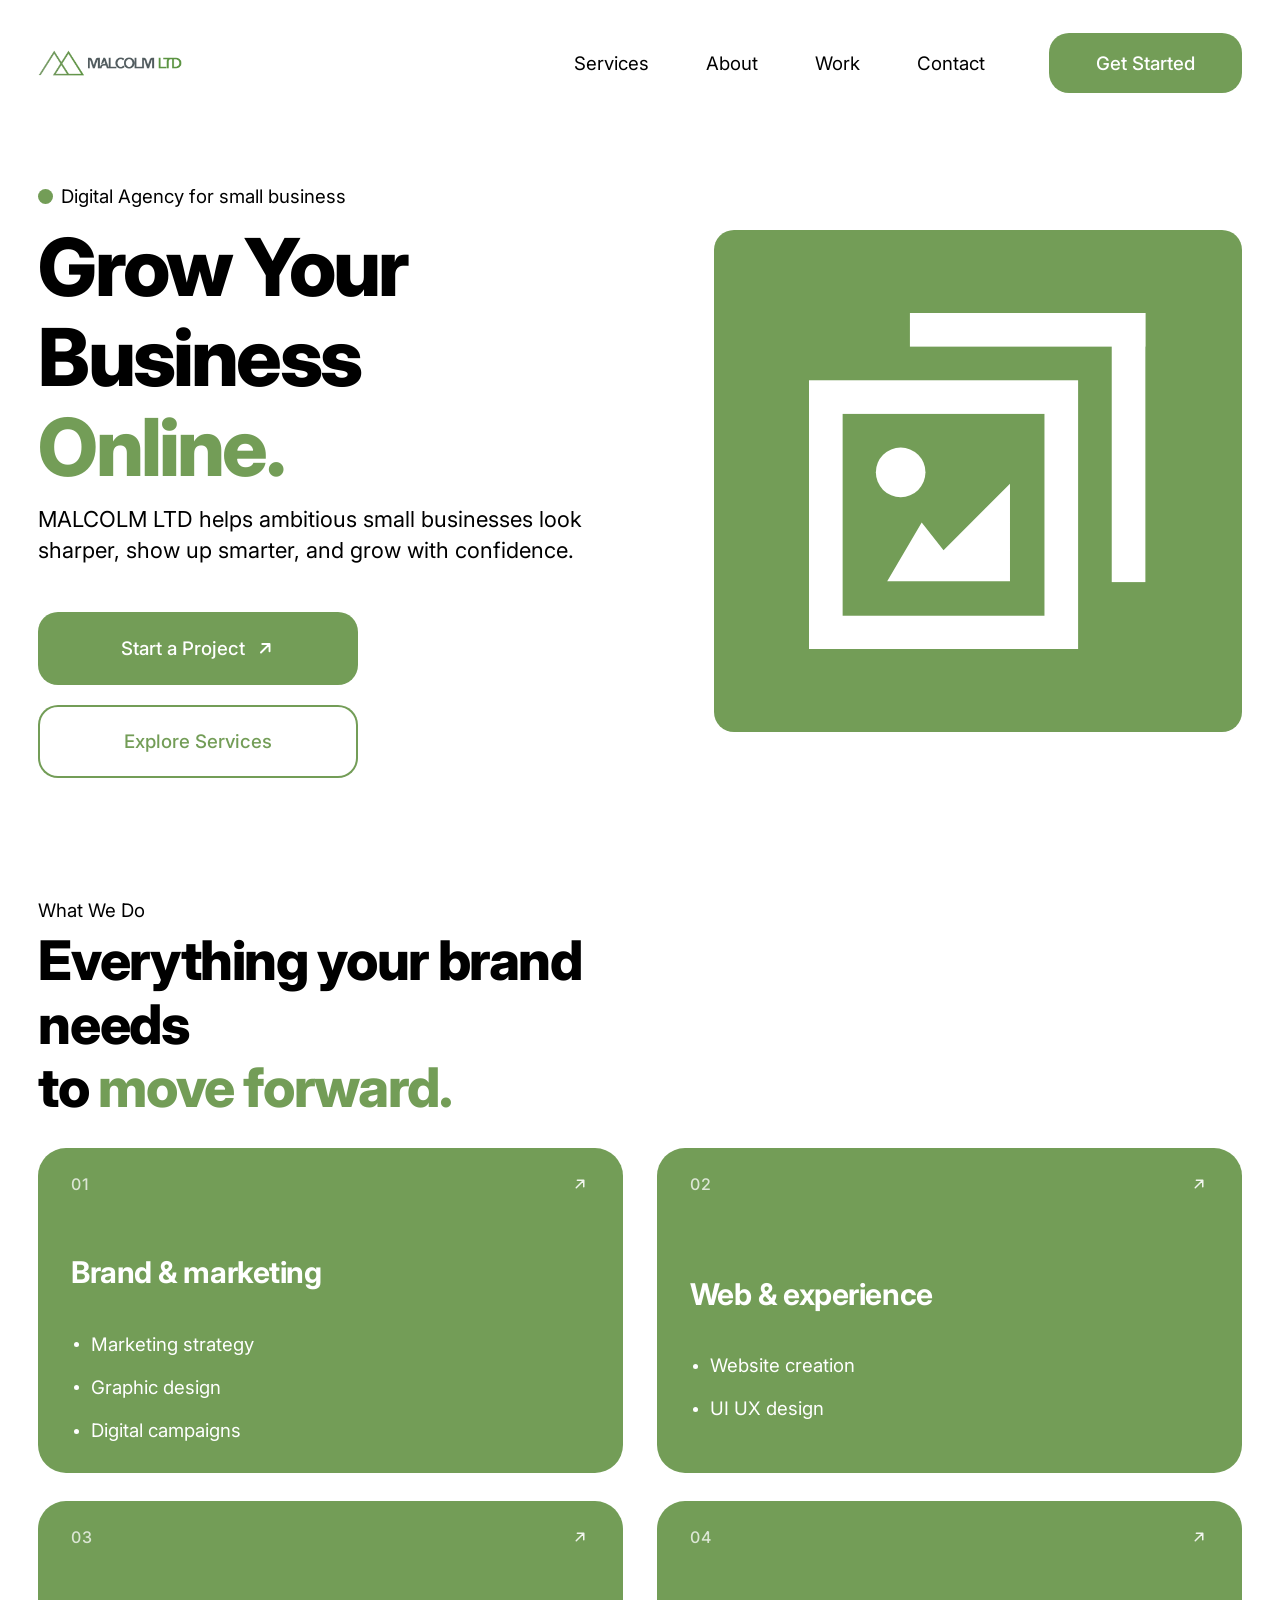
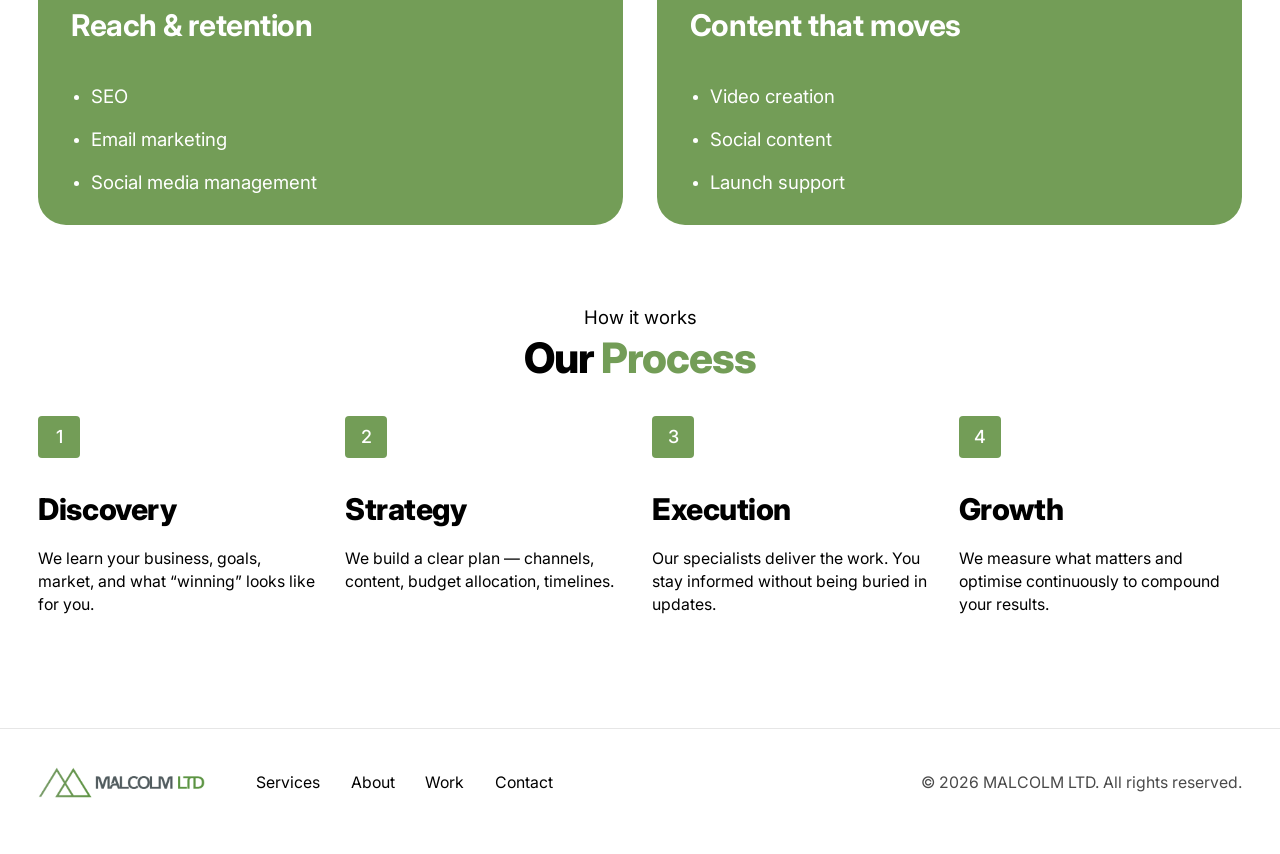
==== index.html @ 7dc81705 "Add MALCOLM LTD homepage Static homepage built from the supplied mockup: header, hero, services card" ====
<!DOCTYPE html>
<html lang="en">
<head>
<meta charset="utf-8">
<meta name="viewport" content="width=device-width, initial-scale=1">
<title>MALCOLM LTD — Digital Agency for Small Business</title>
<meta name="description" content="MALCOLM LTD helps ambitious small businesses look sharper, show up smarter, and grow with confidence. Brand, web, reach and content built to move you forward.">
<meta name="theme-color" content="#739D57">

<link rel="icon" type="image/png" href="images/favicon.png">
<link rel="apple-touch-icon" href="images/favicon.png">

<meta property="og:type" content="website">
<meta property="og:title" content="MALCOLM LTD — Digital Agency for Small Business">
<meta property="og:description" content="Brand, web, reach and content built to move your business forward.">
<meta property="og:image" content="images/logo-stacked.png">

<link rel="preconnect" href="https://fonts.googleapis.com">
<link rel="preconnect" href="https://fonts.gstatic.com" crossorigin>
<link href="https://fonts.googleapis.com/css2?family=Inter:wght@400;500;600;700;800;900&display=swap" rel="stylesheet">

<link rel="stylesheet" href="css/styles.css">

<!-- Set before first paint so the scroll-reveal start state never flashes -->
<script>document.documentElement.classList.add('js');</script>
</head>
<body>

<a class="skip-link" href="#main">Skip to content</a>

<!-- ============================ HEADER ============================ -->
<header class="site-header" id="siteHeader">
  <div class="container header-inner">

    <a class="logo" href="#top" aria-label="MALCOLM LTD — home">
      <picture>
        <source media="(max-width: 900px)" srcset="images/logo-horizontal.png">
        <img src="images/logo-stacked.png" alt="MALCOLM LTD" width="800" height="435">
      </picture>
    </a>

    <nav class="nav" id="primaryNav" aria-label="Primary">
      <a href="#services">Services</a>
      <a href="#about">About</a>
      <a href="#work">Work</a>
      <a href="#contact">Contact</a>
      <a class="btn btn-primary btn-sm nav-cta" href="#contact">Get Started</a>
    </nav>

    <a class="btn btn-primary btn-sm header-cta" href="#contact">Get Started</a>

    <button class="nav-toggle" id="navToggle" aria-expanded="false" aria-controls="primaryNav">
      <span class="nav-toggle-bars" aria-hidden="true"><span></span><span></span></span>
      <span class="sr-only">Menu</span>
    </button>

  </div>
</header>

<main id="main">

  <!-- ============================ HERO ============================ -->
  <section class="hero" id="top">
    <div class="container hero-inner">

      <div class="hero-copy">
        <p class="eyebrow eyebrow--dot reveal">Digital Agency for small business</p>

        <h1 class="hero-title reveal">
          Grow Your <br class="brk">Business <br class="brk"><span class="accent">Online.</span>
        </h1>

        <p class="lead reveal">
          MALCOLM LTD helps ambitious small businesses look sharper,
          show up smarter, and grow with confidence.
        </p>

        <div class="hero-actions reveal">
          <a class="btn btn-primary" href="#contact">
            Start a Project
            <svg class="icon-arrow" viewBox="0 0 24 24" aria-hidden="true"><path d="M7 17 17 7M8.5 7H17v8.5"/></svg>
          </a>
          <a class="btn btn-outline" href="#services">Explore Services</a>
        </div>
      </div>

      <!-- Placeholder art. Swap the <svg> for <img src="images/hero.jpg" alt="…"> when the photo is ready. -->
      <div class="hero-media reveal" role="img" aria-label="Placeholder artwork">
        <svg class="hero-media-icon" viewBox="0 0 400 400" aria-hidden="true">
          <rect x="120" y="0"   width="280" height="40"  fill="#fff"/>
          <rect x="360" y="0"   width="40"  height="320" fill="#fff"/>
          <rect x="20"  y="100" width="280" height="280" fill="none" stroke="#fff" stroke-width="40"/>
          <circle cx="109" cy="189.5" r="29.5" fill="#fff"/>
          <path d="M93 319 134 249 160 282 239 203 239 319Z" fill="#fff"/>
        </svg>
      </div>

    </div>
  </section>

  <!-- ============================ SERVICES ============================ -->
  <section class="services section" id="services">
    <div class="container">

      <p class="eyebrow reveal">What We Do</p>
      <h2 class="section-title reveal">
        Everything your brand <br class="brk">needs <br class="brk">to <span class="accent">move forward.</span>
      </h2>

      <div class="cards">

        <article class="card reveal">
          <div class="card-meta">
            <span class="card-num">01</span>
            <svg class="icon-arrow card-arrow" viewBox="0 0 24 24" aria-hidden="true"><path d="M7 17 17 7M8.5 7H17v8.5"/></svg>
          </div>
          <div class="card-body">
            <h3 class="card-title">Brand &amp; marketing</h3>
            <ul class="card-list">
              <li>Marketing strategy</li>
              <li>Graphic design</li>
              <li>Digital campaigns</li>
            </ul>
          </div>
        </article>

        <article class="card reveal">
          <div class="card-meta">
            <span class="card-num">02</span>
            <svg class="icon-arrow card-arrow" viewBox="0 0 24 24" aria-hidden="true"><path d="M7 17 17 7M8.5 7H17v8.5"/></svg>
          </div>
          <div class="card-body">
            <h3 class="card-title">Web &amp; experience</h3>
            <ul class="card-list">
              <li>Website creation</li>
              <li>UI UX design</li>
            </ul>
          </div>
        </article>

        <article class="card reveal">
          <div class="card-meta">
            <span class="card-num">03</span>
            <svg class="icon-arrow card-arrow" viewBox="0 0 24 24" aria-hidden="true"><path d="M7 17 17 7M8.5 7H17v8.5"/></svg>
          </div>
          <div class="card-body">
            <h3 class="card-title">Reach &amp; retention</h3>
            <ul class="card-list">
              <li>SEO</li>
              <li>Email marketing</li>
              <li>Social media management</li>
            </ul>
          </div>
        </article>

        <article class="card reveal">
          <div class="card-meta">
            <span class="card-num">04</span>
            <svg class="icon-arrow card-arrow" viewBox="0 0 24 24" aria-hidden="true"><path d="M7 17 17 7M8.5 7H17v8.5"/></svg>
          </div>
          <div class="card-body">
            <h3 class="card-title">Content that moves</h3>
            <ul class="card-list">
              <li>Video creation</li>
              <li>Social content</li>
              <li>Launch support</li>
            </ul>
          </div>
        </article>

      </div>
    </div>
  </section>

  <!-- ============================ PROCESS ============================ -->
  <section class="process section" id="about">
    <div class="container">

      <p class="eyebrow center reveal">How it works</p>
      <h2 class="section-title process-title center reveal">Our <span class="accent">Process</span></h2>

      <ol class="steps">

        <li class="step reveal">
          <span class="step-num" aria-hidden="true">1</span>
          <h3 class="step-title">Discovery</h3>
          <p class="step-text">We learn your business, goals, market, and what &ldquo;winning&rdquo; looks like for you.</p>
        </li>

        <li class="step reveal">
          <span class="step-num" aria-hidden="true">2</span>
          <h3 class="step-title">Strategy</h3>
          <p class="step-text">We build a clear plan &mdash; channels, content, budget allocation, timelines.</p>
        </li>

        <li class="step reveal">
          <span class="step-num" aria-hidden="true">3</span>
          <h3 class="step-title">Execution</h3>
          <p class="step-text">Our specialists deliver the work. You stay informed without being buried in updates.</p>
        </li>

        <li class="step reveal">
          <span class="step-num" aria-hidden="true">4</span>
          <h3 class="step-title">Growth</h3>
          <p class="step-text">We measure what matters and optimise continuously to compound your results.</p>
        </li>

      </ol>
    </div>
  </section>

</main>

<!-- ============================ FOOTER ============================ -->
<footer class="site-footer" id="contact">
  <div class="container footer-inner">

    <a class="footer-logo" href="#top" aria-label="MALCOLM LTD — home">
      <img src="images/logo-horizontal.png" alt="MALCOLM LTD" width="960" height="177">
    </a>

    <nav class="footer-nav" aria-label="Footer">
      <a href="#services">Services</a>
      <a href="#about">About</a>
      <a href="#work">Work</a>
      <a href="#contact">Contact</a>
    </nav>

    <p class="footer-copy">&copy; <span id="year">2026</span> MALCOLM LTD. All rights reserved.</p>

  </div>
</footer>

<script src="js/main.js"></script>
</body>
</html>
---- css/styles.css ----
/* ==========================================================================
   MALCOLM LTD — homepage
   Built from the supplied mockup (1728px MacBook Pro 16" frame, 1440px grid).
   All sizes are derived from that reference and scale fluidly down to 320px.
   ========================================================================== */

/* --------------------------------------------------------------------------
   1. Tokens
   -------------------------------------------------------------------------- */
:root {
  /* Brand */
  --green:        #739D57;   /* sampled from the mockup */
  --green-dark:   #618A46;   /* hover / pressed */
  --green-deep:   #55793C;
  --slate:        #535B5E;   /* logo wordmark grey */
  --ink:          #000000;
  --ink-soft:     #4A4A4A;
  --white:        #FFFFFF;
  --hairline:     #E6E6E6;

  /* Layout: 1440px content column, 144px margins at the 1728px reference */
  --gutter:       clamp(20px, 3vw, 48px);
  --maxw:         1440px;

  /* Type scale — fluid between 390px and 1728px viewports */
  --fs-body:      clamp(1rem,     0.299vw + 0.927rem, 1.25rem);   /* 16 → 20 */
  --fs-lead:      clamp(1.125rem, 0.448vw + 1.016rem, 1.5rem);    /* 18 → 24 */
  --fs-h1:        clamp(2.5rem,   4.484vw + 1.407rem, 6.25rem);   /* 40 → 100 */
  --fs-h2:        clamp(2rem,     2.541vw + 1.381rem, 4.125rem);  /* 32 → 66 */
  --fs-h2-sm:     clamp(1.875rem, 1.345vw + 1.547rem, 3rem);      /* 30 → 48 */
  --fs-h3:        clamp(1.375rem, 0.897vw + 1.156rem, 2.125rem);  /* 22 → 34 */
  --fs-small:     clamp(0.9375rem, 0.15vw + 0.87rem, 1rem);       /* 15 → 16 */

  /* Radii measured off the mockup */
  --r-card:       28px;
  --r-block:      20px;
  --r-btn:        20px;
  --r-chip:       4px;

  --ease:         cubic-bezier(0.22, 0.61, 0.36, 1);
}

/* --------------------------------------------------------------------------
   2. Reset / base
   -------------------------------------------------------------------------- */
*, *::before, *::after { box-sizing: border-box; }

html {
  -webkit-text-size-adjust: 100%;
  scroll-behavior: smooth;
  scroll-padding-top: 120px;
}

body {
  margin: 0;
  background: var(--white);
  color: var(--ink);
  font-family: -apple-system, BlinkMacSystemFont, "Inter", "Segoe UI", Roboto,
               Helvetica, Arial, sans-serif;
  font-size: var(--fs-body);
  line-height: 1.4;
  -webkit-font-smoothing: antialiased;
  -moz-osx-font-smoothing: grayscale;
  overflow-x: hidden;
}

img, svg { display: block; max-width: 100%; }
img { height: auto; }

h1, h2, h3, p, ul, ol, figure { margin: 0; }
ul, ol { padding: 0; list-style: none; }

a { color: inherit; text-decoration: none; }

button {
  font: inherit;
  color: inherit;
  background: none;
  border: 0;
  cursor: pointer;
}

:focus-visible {
  outline: 3px solid var(--green);
  outline-offset: 3px;
  border-radius: 4px;
}

.sr-only {
  position: absolute;
  width: 1px; height: 1px;
  padding: 0; margin: -1px;
  overflow: hidden;
  clip: rect(0 0 0 0);
  white-space: nowrap;
  border: 0;
}

.skip-link {
  position: absolute;
  left: 16px; top: -60px;
  z-index: 200;
  padding: 12px 20px;
  background: var(--green);
  color: var(--white);
  border-radius: 0 0 10px 10px;
  transition: top 0.2s var(--ease);
}
.skip-link:focus { top: 0; }

.container {
  width: 100%;
  max-width: calc(var(--maxw) + 2 * var(--gutter));
  margin-inline: auto;
  padding-inline: var(--gutter);
}

.accent { color: var(--green); }
.center { text-align: center; }

/* --------------------------------------------------------------------------
   3. Shared type
   -------------------------------------------------------------------------- */
.eyebrow {
  font-size: var(--fs-body);
  font-weight: 400;
  line-height: 1.4;
  color: var(--ink);
}

.eyebrow--dot {
  display: flex;
  align-items: center;
  gap: 8px;
}
.eyebrow--dot::before {
  content: "";
  flex: none;
  width: 15px;
  height: 15px;
  border-radius: 50%;
  background: var(--green);
}

.section-title {
  font-size: var(--fs-h2);
  font-weight: 800;
  line-height: 1.17;
  letter-spacing: -0.025em;
  margin-top: 6px;
}

.process-title {
  font-size: var(--fs-h2-sm);
  line-height: 1.15;
  margin-top: 4px;
}

.section { padding-block: 0; }

/* --------------------------------------------------------------------------
   4. Buttons
   -------------------------------------------------------------------------- */
.btn {
  display: inline-flex;
  align-items: center;
  justify-content: center;
  gap: 10px;
  min-height: 73px;
  min-width: 320px;
  padding: 0 40px;
  border-radius: var(--r-btn);
  font-size: var(--fs-body);
  font-weight: 500;
  line-height: 1;
  text-align: center;
  white-space: nowrap;
  transition: background-color 0.2s var(--ease),
              color 0.2s var(--ease),
              border-color 0.2s var(--ease),
              transform 0.2s var(--ease);
}
.btn:active { transform: translateY(1px); }

.btn-primary {
  background: var(--green);
  color: var(--white);
}
.btn-primary:hover { background: var(--green-dark); }

.btn-outline {
  background: var(--white);
  color: var(--green);
  box-shadow: inset 0 0 0 2px var(--green);
}
.btn-outline:hover {
  background: var(--green);
  color: var(--white);
}

/* Compact variant used in the header */
.btn-sm {
  min-height: 60px;
  min-width: 0;
  padding: 0 clamp(28px, 3.65vw, 63px);
}

.icon-arrow {
  width: 1.1em;
  height: 1.1em;
  flex: none;
  fill: none;
  stroke: currentColor;
  stroke-width: 2.2;
  stroke-linecap: round;
  stroke-linejoin: round;
  transition: transform 0.25s var(--ease);
}
.btn:hover .icon-arrow { transform: translate(2px, -2px); }

/* --------------------------------------------------------------------------
   5. Header
   -------------------------------------------------------------------------- */
.site-header {
  position: sticky;
  top: 0;
  z-index: 100;
  background: var(--white);
  transition: box-shadow 0.25s var(--ease);
}
.site-header.is-stuck { box-shadow: 0 1px 0 var(--hairline); }

.header-inner {
  display: flex;
  align-items: center;
  padding-block: clamp(18px, 2.6vw, 45px);
}

.logo img {
  width: clamp(132px, 11.2vw, 194px);
  height: auto;
}

.nav {
  margin-left: auto;
  display: flex;
  align-items: center;
  gap: clamp(28px, 4.45vw, 77px);
  font-size: var(--fs-body);
}
.nav > a { position: relative; padding-block: 4px; }
.nav > a::after {
  content: "";
  position: absolute;
  left: 0; right: 0; bottom: 0;
  height: 2px;
  background: var(--green);
  transform: scaleX(0);
  transform-origin: left;
  transition: transform 0.3s var(--ease);
}
.nav > a:hover::after { transform: scaleX(1); }

.nav-cta { display: none; }

.header-cta { margin-left: clamp(20px, 5vw, 87px); }

.nav-toggle {
  display: none;
  margin-left: auto;
  width: 48px; height: 48px;
  align-items: center;
  justify-content: center;
}
.nav-toggle-bars {
  position: relative;
  display: block;
  width: 26px; height: 16px;
}
.nav-toggle-bars span {
  position: absolute;
  left: 0;
  width: 100%; height: 2.5px;
  border-radius: 2px;
  background: var(--ink);
  transition: transform 0.3s var(--ease), opacity 0.2s var(--ease);
}
.nav-toggle-bars span:first-child { top: 0; }
.nav-toggle-bars span:last-child  { bottom: 0; }
.nav-toggle[aria-expanded="true"] .nav-toggle-bars span:first-child {
  transform: translateY(6.75px) rotate(45deg);
}
.nav-toggle[aria-expanded="true"] .nav-toggle-bars span:last-child {
  transform: translateY(-6.75px) rotate(-45deg);
}

/* --------------------------------------------------------------------------
   6. Hero
   -------------------------------------------------------------------------- */
.hero { padding-top: clamp(28px, 4.45vw, 77px); }

.hero-inner {
  display: grid;
  grid-template-columns: 1.2fr 1fr;
  gap: clamp(32px, 3.24vw, 56px);
  align-items: center;
}

.hero-title {
  font-size: var(--fs-h1);
  font-weight: 800;
  line-height: 1.13;
  letter-spacing: -0.035em;
  margin-top: 12px;
}

.lead {
  max-width: 41ch;
  margin-top: 12px;
  font-size: var(--fs-lead);
  line-height: 1.4;
}

.hero-actions {
  display: flex;
  flex-wrap: wrap;
  gap: 20px;
  margin-top: clamp(28px, 3.6vw, 62px);
}

.hero-media {
  position: relative;
  aspect-ratio: 628 / 597;
  display: grid;
  place-items: center;
  background: var(--green);
  border-radius: var(--r-block);
  overflow: hidden;
}
.hero-media-icon { width: 63.7%; height: auto; }
/* If a photo replaces the placeholder it fills the block edge to edge */
.hero-media img { width: 100%; height: 100%; object-fit: cover; }

/* --------------------------------------------------------------------------
   7. Services
   -------------------------------------------------------------------------- */
.services { padding-top: clamp(72px, 9.26vw, 160px); }

.cards {
  display: grid;
  grid-template-columns: repeat(2, minmax(0, 1fr));
  column-gap: clamp(20px, 2.7vw, 46px);
  row-gap: clamp(20px, 2.2vw, 38px);
  margin-top: clamp(28px, 2.08vw, 36px);
}

.card {
  display: flex;
  flex-direction: column;
  min-height: clamp(300px, 23.2vw, 401px);
  padding: clamp(24px, 2.1vw, 36px) clamp(24px, 2.66vw, 46px)
           clamp(28px, 2.3vw, 40px) clamp(24px, 2.55vw, 44px);
  background: var(--green);
  color: var(--white);
  border-radius: var(--r-card);
  transition: background-color 0.3s var(--ease), transform 0.3s var(--ease);
}
.card:hover {
  background: var(--green-dark);
  transform: translateY(-4px);
}

.card-meta {
  display: flex;
  align-items: center;
  justify-content: space-between;
  gap: 16px;
}

.card-num {
  font-size: 1rem;
  font-weight: 500;
  line-height: 1;
  letter-spacing: 0.04em;
  color: rgba(255, 255, 255, 0.75);
}

.card-arrow {
  width: 18px;
  height: 18px;
  stroke-width: 2;
  color: rgba(255, 255, 255, 0.9);
}
.card:hover .card-arrow { transform: translate(2px, -2px); }

.card-body {
  flex: 1;
  display: flex;
  flex-direction: column;
  justify-content: center;
  /* Reproduces the mockup's downward optical bias inside the card */
  padding-top: clamp(28px, 4.86vw, 84px);
}

.card-title {
  font-size: var(--fs-h3);
  font-weight: 700;
  line-height: 1.2;
  letter-spacing: -0.015em;
  margin-bottom: clamp(24px, 3.07vw, 53px);
}

.card-list { font-size: var(--fs-body); }
.card-list li {
  position: relative;
  padding-left: 20px;
  line-height: 1.4;
  margin-bottom: clamp(12px, 1.33vw, 23px);
}
.card-list li:last-child { margin-bottom: 0; }
.card-list li::before {
  content: "";
  position: absolute;
  left: 3px;
  top: 0.62em;
  width: 5px; height: 5px;
  border-radius: 50%;
  background: currentColor;
}

/* --------------------------------------------------------------------------
   8. Process
   -------------------------------------------------------------------------- */
.process { padding-top: clamp(72px, 6.19vw, 107px); }

.steps {
  display: grid;
  grid-template-columns: repeat(4, minmax(0, 1fr));
  gap: clamp(24px, 1.4vw, 24px);
  margin-top: clamp(32px, 2.66vw, 46px);
}

.step-num {
  display: flex;
  align-items: center;
  justify-content: center;
  width: clamp(42px, 3vw, 52px);
  height: clamp(42px, 3vw, 52px);
  border-radius: var(--r-chip);
  background: var(--green);
  color: var(--white);
  font-size: 1.125rem;
  font-weight: 500;
  line-height: 1;
}

.step-title {
  font-size: var(--fs-h3);
  font-weight: 800;
  line-height: 1.2;
  letter-spacing: -0.015em;
  margin-top: clamp(24px, 2.66vw, 46px);
}

.step-text {
  max-width: 292px;
  margin-top: clamp(14px, 1.5vw, 26px);
  font-size: var(--fs-small);
  line-height: 1.45;
}

/* --------------------------------------------------------------------------
   9. Footer  (not part of the supplied mockup — minimal, same design language)
   -------------------------------------------------------------------------- */
.site-footer {
  margin-top: clamp(80px, 8.7vw, 150px);
  padding-block: clamp(32px, 3vw, 52px);
  border-top: 1px solid var(--hairline);
}

.footer-inner {
  display: flex;
  flex-wrap: wrap;
  align-items: center;
  gap: 24px clamp(28px, 4vw, 64px);
}

.footer-logo img { width: clamp(150px, 13vw, 208px); }

.footer-nav {
  display: flex;
  flex-wrap: wrap;
  gap: clamp(20px, 2.4vw, 40px);
  font-size: var(--fs-small);
}
.footer-nav a:hover { color: var(--green); }

.footer-copy {
  margin-left: auto;
  font-size: var(--fs-small);
  color: var(--ink-soft);
}

/* --------------------------------------------------------------------------
   10. Scroll reveal
   -------------------------------------------------------------------------- */
.js .reveal {
  opacity: 0;
  transform: translateY(18px);
}
.js .reveal.is-visible {
  opacity: 1;
  transform: none;
  transition: opacity 0.7s var(--ease), transform 0.7s var(--ease);
}
.js .reveal.is-visible { transition-delay: var(--delay, 0ms); }

/* --------------------------------------------------------------------------
   11. Responsive
   -------------------------------------------------------------------------- */

/* Steps: 4 → 2 columns */
@media (max-width: 1080px) {
  .steps { grid-template-columns: repeat(2, minmax(0, 1fr)); gap: 40px 32px; }
  .step-text { max-width: none; }
}

/* Hero stacks */
@media (max-width: 940px) {
  .hero-inner { grid-template-columns: 1fr; gap: 40px; }
  .hero-media { aspect-ratio: 16 / 11; }
  .lead { max-width: 52ch; }
  .hero-actions .btn { min-width: 0; flex: 1 1 240px; }
}

/* Mobile navigation */
@media (max-width: 900px) {
  .header-cta { display: none; }
  .nav-toggle { display: flex; }

  /* Horizontal lockup keeps the sticky header shallow on phones */
  .logo img {
    width: clamp(150px, 45vw, 190px);
    aspect-ratio: 960 / 177;
  }

  .nav {
    position: absolute;
    left: 0; right: 0;
    top: 100%;
    margin: 0;
    flex-direction: column;
    align-items: stretch;
    gap: 0;
    padding: 8px var(--gutter) 28px;
    background: var(--white);
    border-bottom: 1px solid var(--hairline);
    box-shadow: 0 18px 32px -22px rgba(0, 0, 0, 0.35);

    visibility: hidden;
    opacity: 0;
    transform: translateY(-8px);
    transition: opacity 0.25s var(--ease), transform 0.25s var(--ease),
                visibility 0s linear 0.25s;
  }
  .nav.is-open {
    visibility: visible;
    opacity: 1;
    transform: none;
    transition-delay: 0s;
  }
  .nav > a {
    padding-block: 16px;
    border-bottom: 1px solid var(--hairline);
    font-size: 1.0625rem;
  }
  .nav > a::after { display: none; }

  .nav-cta {
    display: inline-flex;
    flex: none;
    margin-top: 20px;
    width: 100%;
  }

  .site-header { position: sticky; }
  .header-inner { position: relative; }
}

/* Cards stack */
@media (max-width: 760px) {
  .cards { grid-template-columns: minmax(0, 1fr); }
  .card { min-height: 0; }
  .card-body { padding-top: 40px; }
}

@media (max-width: 560px) {
  .steps { grid-template-columns: minmax(0, 1fr); gap: 36px; }
  .hero-actions { gap: 12px; }
  .hero-actions .btn { width: 100%; flex: 1 1 100%; }
  .footer-inner { flex-direction: column; align-items: flex-start; }
  .footer-copy { margin-left: 0; }
}

/* Kill the hard line breaks once the headlines have to wrap on their own */
@media (max-width: 700px) {
  .brk { display: none; }
}

/* --------------------------------------------------------------------------
   12. Preferences
   -------------------------------------------------------------------------- */
@media (prefers-reduced-motion: reduce) {
  html { scroll-behavior: auto; }
  *, *::before, *::after {
    animation-duration: 0.01ms !important;
    animation-iteration-count: 1 !important;
    transition-duration: 0.01ms !important;
  }
  .js .reveal { opacity: 1; transform: none; }
}

@media print {
  .site-header, .nav-toggle, .skip-link { display: none; }
  .js .reveal { opacity: 1; transform: none; }
  .card, .hero-media, .step-num {
    -webkit-print-color-adjust: exact;
    print-color-adjust: exact;
  }
}
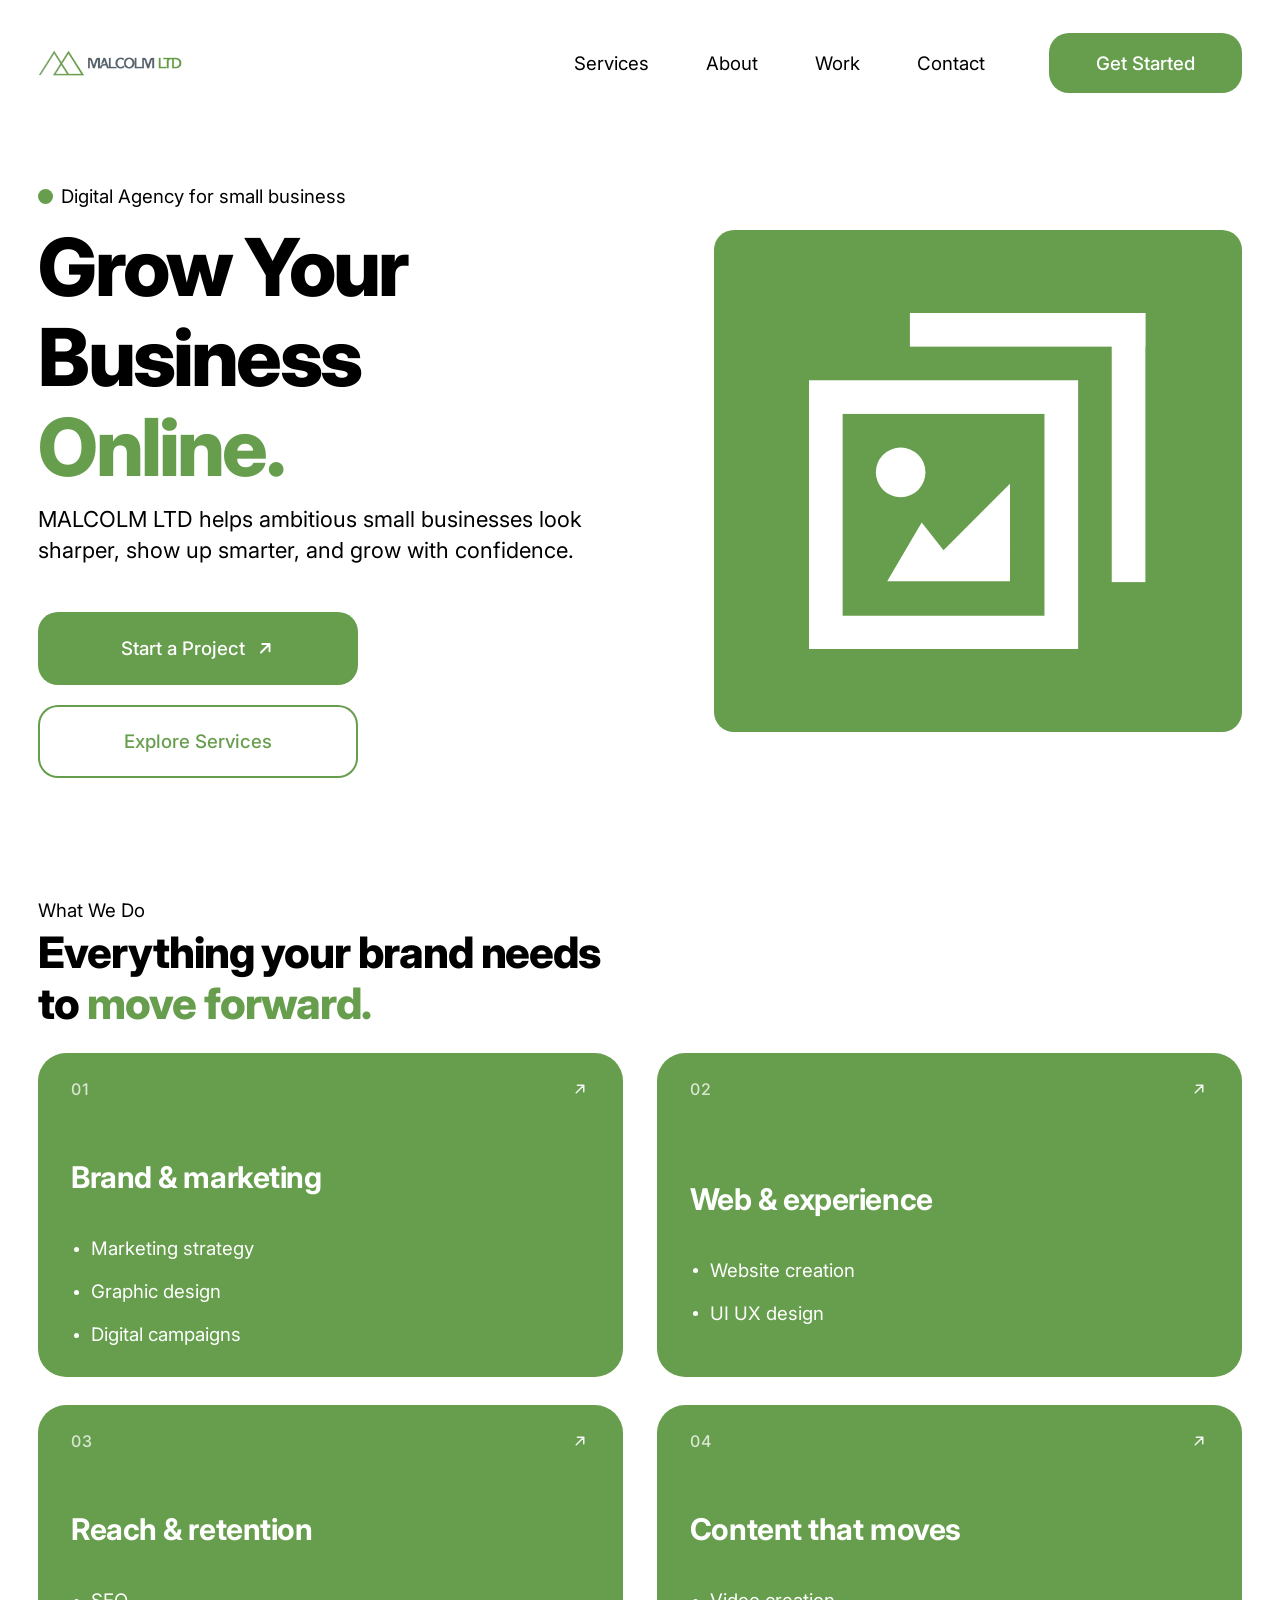
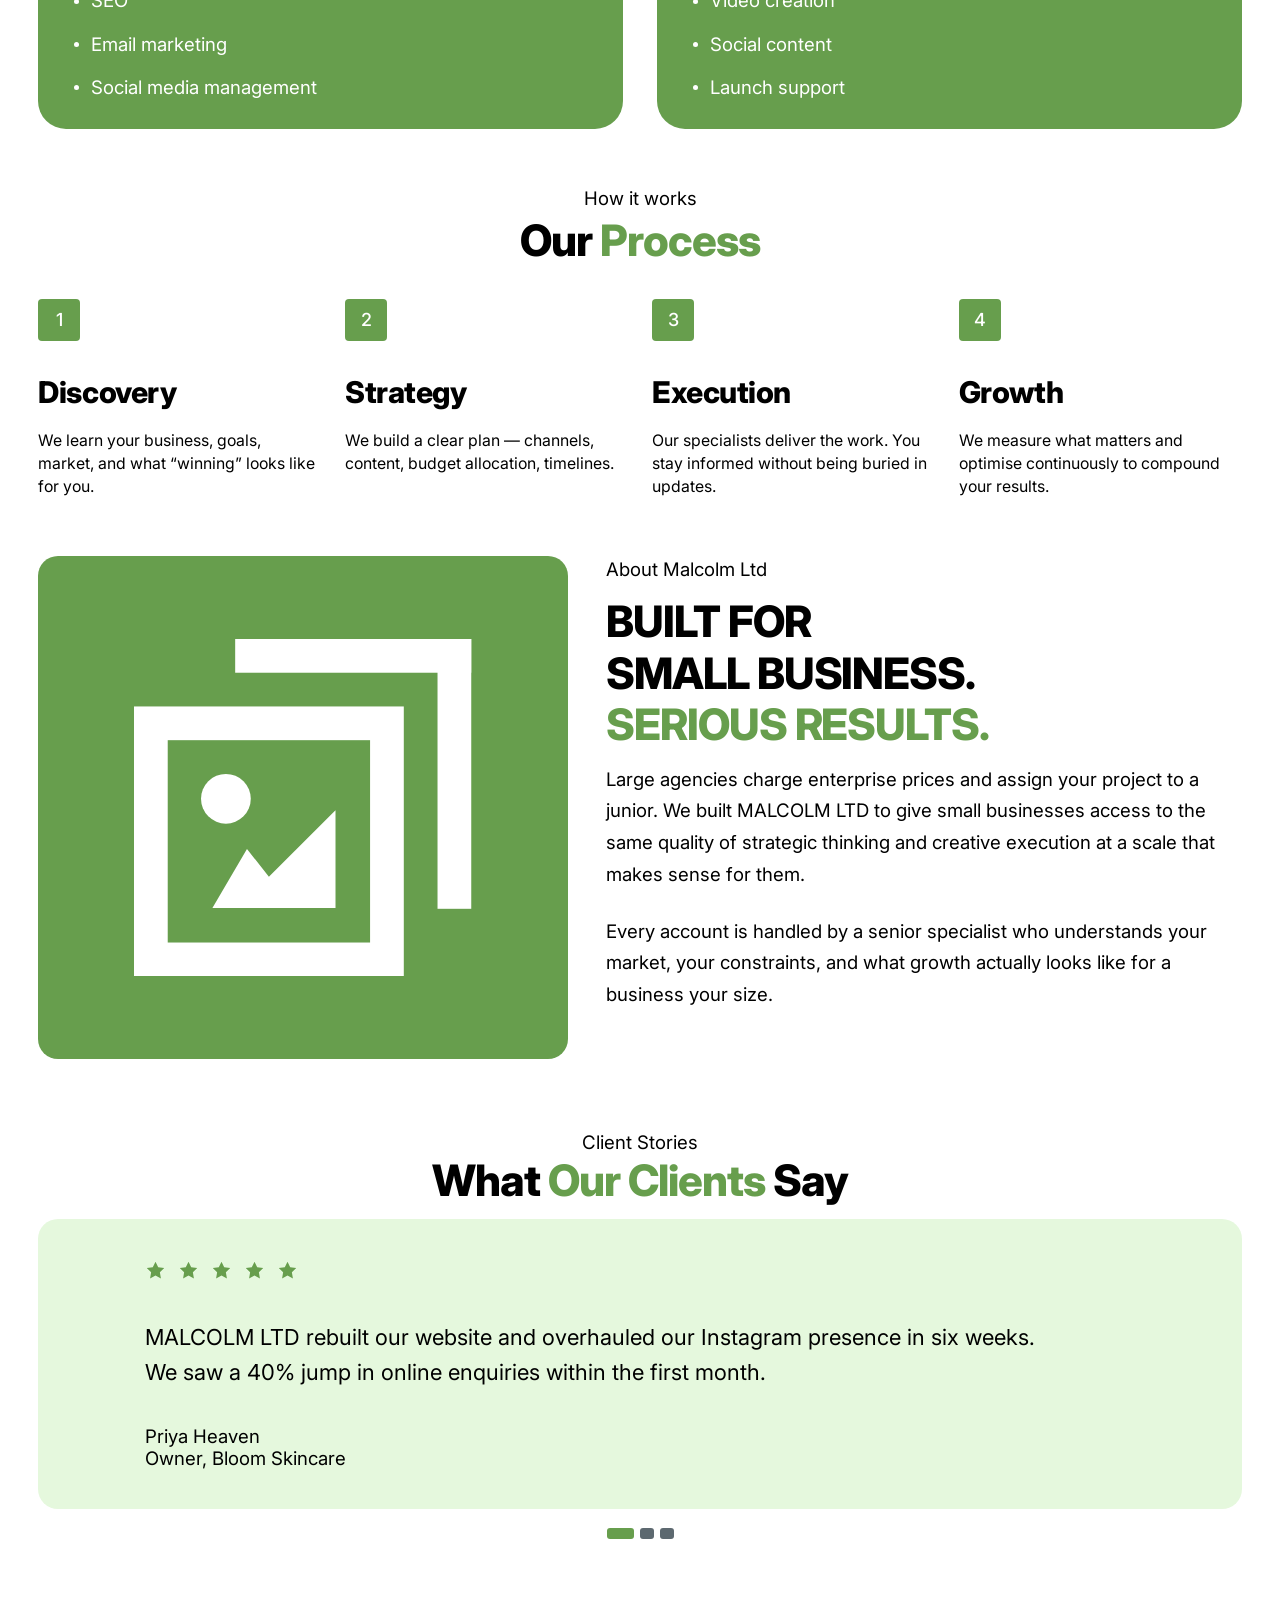
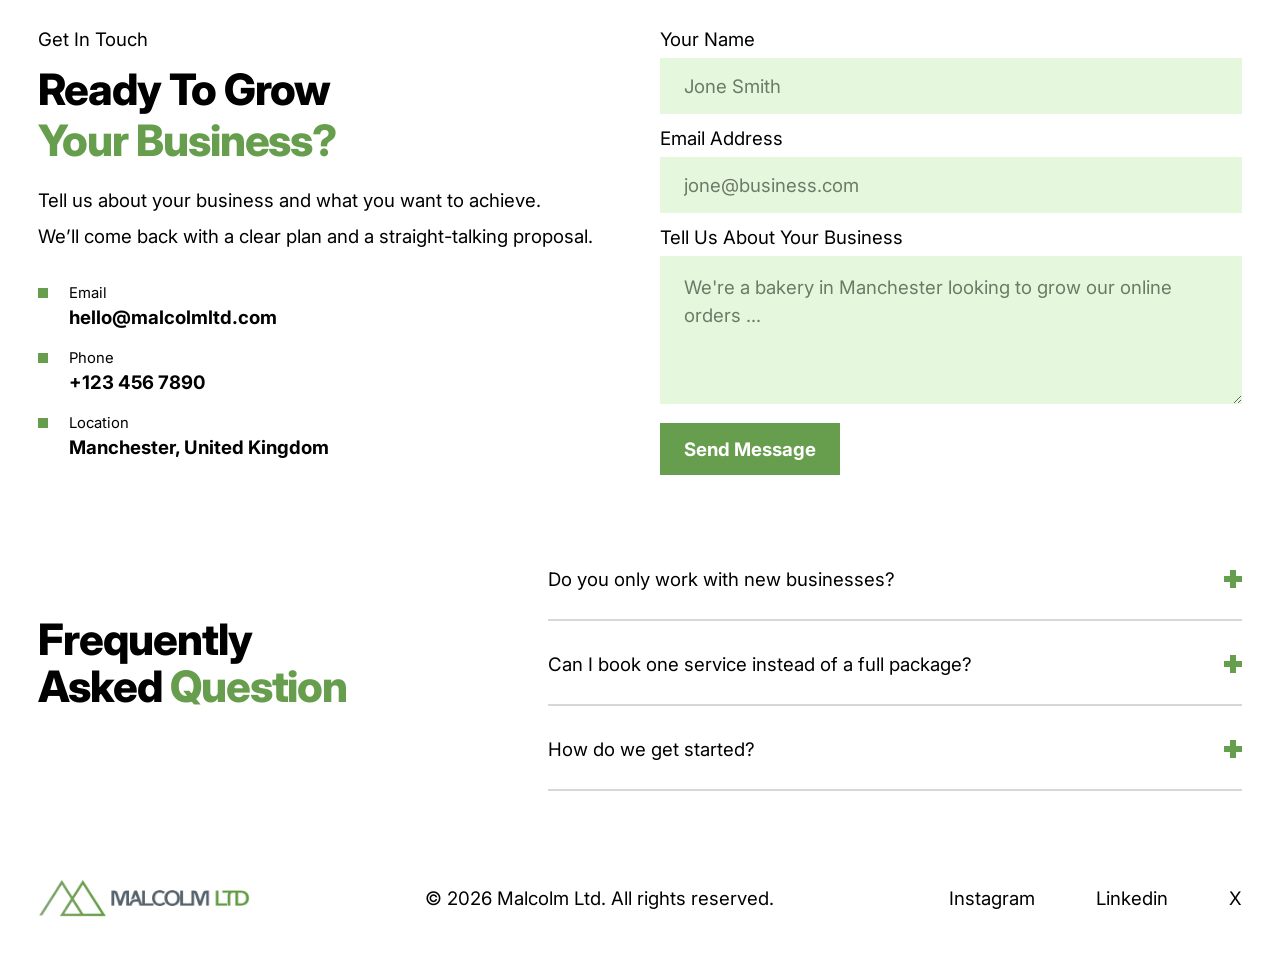
==== commit 06ca26ce: "Build out full homepage from the complete UI design Adds the five sections the second design file in" ====
--- a/index.html
+++ b/index.html
@@ -5,7 +5,7 @@
 <meta name="viewport" content="width=device-width, initial-scale=1">
 <title>MALCOLM LTD — Digital Agency for Small Business</title>
 <meta name="description" content="MALCOLM LTD helps ambitious small businesses look sharper, show up smarter, and grow with confidence. Brand, web, reach and content built to move you forward.">
-<meta name="theme-color" content="#739D57">
+<meta name="theme-color" content="#679E4D">
 
 <link rel="icon" type="image/png" href="images/favicon.png">
 <link rel="apple-touch-icon" href="images/favicon.png">
@@ -85,8 +85,8 @@
       </div>
 
       <!-- Placeholder art. Swap the <svg> for <img src="images/hero.jpg" alt="…"> when the photo is ready. -->
-      <div class="hero-media reveal" role="img" aria-label="Placeholder artwork">
-        <svg class="hero-media-icon" viewBox="0 0 400 400" aria-hidden="true">
+      <div class="media-block reveal" role="img" aria-label="Placeholder artwork">
+        <svg class="media-block-icon" viewBox="0 0 400 400" aria-hidden="true">
           <rect x="120" y="0"   width="280" height="40"  fill="#fff"/>
           <rect x="360" y="0"   width="40"  height="320" fill="#fff"/>
           <rect x="20"  y="100" width="280" height="280" fill="none" stroke="#fff" stroke-width="40"/>
@@ -99,12 +99,12 @@
   </section>
 
   <!-- ============================ SERVICES ============================ -->
-  <section class="services section" id="services">
+  <section class="services" id="services">
     <div class="container">
 
       <p class="eyebrow reveal">What We Do</p>
       <h2 class="section-title reveal">
-        Everything your brand <br class="brk">needs <br class="brk">to <span class="accent">move forward.</span>
+        Everything your brand needs <br class="brk">to <span class="accent">move forward.</span>
       </h2>
 
       <div class="cards">
@@ -173,11 +173,11 @@
   </section>
 
   <!-- ============================ PROCESS ============================ -->
-  <section class="process section" id="about">
+  <section class="process">
     <div class="container">
 
       <p class="eyebrow center reveal">How it works</p>
-      <h2 class="section-title process-title center reveal">Our <span class="accent">Process</span></h2>
+      <h2 class="section-title center reveal">Our <span class="accent">Process</span></h2>
 
       <ol class="steps">
 
@@ -209,24 +209,269 @@
     </div>
   </section>
 
+  <!-- ============================ ABOUT ============================ -->
+  <section class="about" id="about">
+    <div class="container about-inner">
+
+      <!-- Placeholder art — swap for <img src="images/about.jpg" alt="…"> -->
+      <div class="media-block reveal" role="img" aria-label="Placeholder artwork">
+        <svg class="media-block-icon" viewBox="0 0 400 400" aria-hidden="true">
+          <rect x="120" y="0"   width="280" height="40"  fill="#fff"/>
+          <rect x="360" y="0"   width="40"  height="320" fill="#fff"/>
+          <rect x="20"  y="100" width="280" height="280" fill="none" stroke="#fff" stroke-width="40"/>
+          <circle cx="109" cy="189.5" r="29.5" fill="#fff"/>
+          <path d="M93 319 134 249 160 282 239 203 239 319Z" fill="#fff"/>
+        </svg>
+      </div>
+
+      <div class="about-copy">
+        <p class="eyebrow reveal">About Malcolm Ltd</p>
+
+        <h2 class="section-title about-title reveal">
+          Built for <br class="brk">small business. <br class="brk"><span class="accent">Serious results.</span>
+        </h2>
+
+        <p class="about-text reveal">
+          Large agencies charge enterprise prices and assign your project to a junior.
+          We built MALCOLM LTD to give small businesses access to the same quality of
+          strategic thinking and creative execution at a scale that makes sense for them.
+        </p>
+
+        <p class="about-text reveal">
+          Every account is handled by a senior specialist who understands your market,
+          your constraints, and what growth actually looks like for a business your size.
+        </p>
+      </div>
+
+    </div>
+  </section>
+
+  <!-- ============================ TESTIMONIALS ============================ -->
+  <section class="testimonials" id="work">
+    <div class="container">
+
+      <p class="eyebrow center reveal">Client Stories</p>
+      <h2 class="section-title center reveal">What <span class="accent">Our Clients</span> Say</h2>
+
+      <div class="quotes reveal" id="quotes">
+        <div class="quotes-track" id="quotesTrack">
+
+          <figure class="quote" role="group" aria-roledescription="slide" aria-label="1 of 3">
+            <div class="stars" role="img" aria-label="Rated 5 out of 5">
+              <svg viewBox="0 0 24 24" aria-hidden="true"><path d="m12 2 3.09 6.26L22 9.27l-5 4.87 1.18 6.88L12 17.77l-6.18 3.25L7 14.14l-5-4.87 6.91-1.01L12 2Z"/></svg>
+              <svg viewBox="0 0 24 24" aria-hidden="true"><path d="m12 2 3.09 6.26L22 9.27l-5 4.87 1.18 6.88L12 17.77l-6.18 3.25L7 14.14l-5-4.87 6.91-1.01L12 2Z"/></svg>
+              <svg viewBox="0 0 24 24" aria-hidden="true"><path d="m12 2 3.09 6.26L22 9.27l-5 4.87 1.18 6.88L12 17.77l-6.18 3.25L7 14.14l-5-4.87 6.91-1.01L12 2Z"/></svg>
+              <svg viewBox="0 0 24 24" aria-hidden="true"><path d="m12 2 3.09 6.26L22 9.27l-5 4.87 1.18 6.88L12 17.77l-6.18 3.25L7 14.14l-5-4.87 6.91-1.01L12 2Z"/></svg>
+              <svg viewBox="0 0 24 24" aria-hidden="true"><path d="m12 2 3.09 6.26L22 9.27l-5 4.87 1.18 6.88L12 17.77l-6.18 3.25L7 14.14l-5-4.87 6.91-1.01L12 2Z"/></svg>
+            </div>
+            <blockquote class="quote-text">
+              MALCOLM LTD rebuilt our website and overhauled our Instagram presence in six
+              weeks. We saw a 40% jump in online enquiries within the first month.
+            </blockquote>
+            <figcaption class="quote-author">
+              <span class="quote-name">Priya Heaven</span>
+              <span class="quote-role">Owner, Bloom Skincare</span>
+            </figcaption>
+          </figure>
+
+          <!--
+            PLACEHOLDER SLIDES — replace the text below with real client quotes,
+            or delete these two <figure> blocks and the carousel becomes a single
+            static quote (the dots hide themselves automatically).
+          -->
+          <figure class="quote" role="group" aria-roledescription="slide" aria-label="2 of 3">
+            <div class="stars" role="img" aria-label="Rated 5 out of 5">
+              <svg viewBox="0 0 24 24" aria-hidden="true"><path d="m12 2 3.09 6.26L22 9.27l-5 4.87 1.18 6.88L12 17.77l-6.18 3.25L7 14.14l-5-4.87 6.91-1.01L12 2Z"/></svg>
+              <svg viewBox="0 0 24 24" aria-hidden="true"><path d="m12 2 3.09 6.26L22 9.27l-5 4.87 1.18 6.88L12 17.77l-6.18 3.25L7 14.14l-5-4.87 6.91-1.01L12 2Z"/></svg>
+              <svg viewBox="0 0 24 24" aria-hidden="true"><path d="m12 2 3.09 6.26L22 9.27l-5 4.87 1.18 6.88L12 17.77l-6.18 3.25L7 14.14l-5-4.87 6.91-1.01L12 2Z"/></svg>
+              <svg viewBox="0 0 24 24" aria-hidden="true"><path d="m12 2 3.09 6.26L22 9.27l-5 4.87 1.18 6.88L12 17.77l-6.18 3.25L7 14.14l-5-4.87 6.91-1.01L12 2Z"/></svg>
+              <svg viewBox="0 0 24 24" aria-hidden="true"><path d="m12 2 3.09 6.26L22 9.27l-5 4.87 1.18 6.88L12 17.77l-6.18 3.25L7 14.14l-5-4.87 6.91-1.01L12 2Z"/></svg>
+            </div>
+            <blockquote class="quote-text">
+              Second client quote goes here — a couple of sentences on the work and the
+              result it produced.
+            </blockquote>
+            <figcaption class="quote-author">
+              <span class="quote-name">Client name</span>
+              <span class="quote-role">Role, Company</span>
+            </figcaption>
+          </figure>
+
+          <figure class="quote" role="group" aria-roledescription="slide" aria-label="3 of 3">
+            <div class="stars" role="img" aria-label="Rated 5 out of 5">
+              <svg viewBox="0 0 24 24" aria-hidden="true"><path d="m12 2 3.09 6.26L22 9.27l-5 4.87 1.18 6.88L12 17.77l-6.18 3.25L7 14.14l-5-4.87 6.91-1.01L12 2Z"/></svg>
+              <svg viewBox="0 0 24 24" aria-hidden="true"><path d="m12 2 3.09 6.26L22 9.27l-5 4.87 1.18 6.88L12 17.77l-6.18 3.25L7 14.14l-5-4.87 6.91-1.01L12 2Z"/></svg>
+              <svg viewBox="0 0 24 24" aria-hidden="true"><path d="m12 2 3.09 6.26L22 9.27l-5 4.87 1.18 6.88L12 17.77l-6.18 3.25L7 14.14l-5-4.87 6.91-1.01L12 2Z"/></svg>
+              <svg viewBox="0 0 24 24" aria-hidden="true"><path d="m12 2 3.09 6.26L22 9.27l-5 4.87 1.18 6.88L12 17.77l-6.18 3.25L7 14.14l-5-4.87 6.91-1.01L12 2Z"/></svg>
+              <svg viewBox="0 0 24 24" aria-hidden="true"><path d="m12 2 3.09 6.26L22 9.27l-5 4.87 1.18 6.88L12 17.77l-6.18 3.25L7 14.14l-5-4.87 6.91-1.01L12 2Z"/></svg>
+            </div>
+            <blockquote class="quote-text">
+              Third client quote goes here — keep it to roughly the same length so the
+              carousel does not jump between slides.
+            </blockquote>
+            <figcaption class="quote-author">
+              <span class="quote-name">Client name</span>
+              <span class="quote-role">Role, Company</span>
+            </figcaption>
+          </figure>
+
+        </div>
+      </div>
+
+      <div class="quotes-dots" id="quotesDots" role="tablist" aria-label="Choose a client story"></div>
+
+    </div>
+  </section>
+
+  <!-- ============================ CONTACT ============================ -->
+  <section class="contact" id="contact">
+    <div class="container contact-inner">
+
+      <div class="contact-copy">
+        <p class="eyebrow reveal">Get In Touch</p>
+        <h2 class="section-title reveal">
+          Ready To Grow <br class="brk"><span class="accent">Your Business?</span>
+        </h2>
+
+        <p class="contact-lede reveal">Tell us about your business and what you want to achieve.</p>
+        <p class="contact-lede reveal">We&rsquo;ll come back with a clear plan and a straight-talking proposal.</p>
+
+        <ul class="contact-list reveal">
+          <li>
+            <span class="contact-mark" aria-hidden="true"></span>
+            <span class="contact-label">Email</span>
+            <a class="contact-value" href="mailto:hello@malcolmltd.com">hello@malcolmltd.com</a>
+          </li>
+          <li>
+            <span class="contact-mark" aria-hidden="true"></span>
+            <span class="contact-label">Phone</span>
+            <a class="contact-value" href="tel:+1234567890">+123 456 7890</a>
+          </li>
+          <li>
+            <span class="contact-mark" aria-hidden="true"></span>
+            <span class="contact-label">Location</span>
+            <span class="contact-value">Manchester, United Kingdom</span>
+          </li>
+        </ul>
+      </div>
+
+      <!--
+        The form posts to Web3Forms. Put the access key from web3forms.com in the
+        hidden "access_key" field below and it starts delivering straight away.
+        Until then the form tells the visitor to email instead of failing silently.
+      -->
+      <form class="contact-form reveal" id="contactForm" novalidate
+            action="https://api.web3forms.com/submit" method="POST">
+
+        <input type="hidden" name="access_key" value="">
+        <input type="hidden" name="subject" value="New enquiry from malcolmltd.com">
+        <input type="hidden" name="from_name" value="MALCOLM LTD website">
+        <!-- Honeypot: real people never fill this in -->
+        <input type="checkbox" name="botcheck" class="sr-only" tabindex="-1" autocomplete="off">
+
+        <div class="field">
+          <label for="name">Your Name</label>
+          <input type="text" id="name" name="name" placeholder="Jone Smith"
+                 autocomplete="name" required>
+        </div>
+
+        <div class="field">
+          <label for="email">Email Address</label>
+          <input type="email" id="email" name="email" placeholder="jone@business.com"
+                 autocomplete="email" required>
+        </div>
+
+        <div class="field">
+          <label for="message">Tell Us About Your Business</label>
+          <textarea id="message" name="message" rows="4" required
+                    placeholder="We're a bakery in Manchester looking to grow our online orders ..."></textarea>
+        </div>
+
+        <button type="submit" class="btn btn-send">Send Message</button>
+
+        <p class="form-status" id="formStatus" role="status" aria-live="polite"></p>
+      </form>
+
+    </div>
+  </section>
+
+  <!-- ============================ FAQ ============================ -->
+  <section class="faq">
+    <div class="container faq-inner">
+
+      <h2 class="section-title reveal">
+        Frequently <br class="brk">Asked <span class="accent">Question</span>
+      </h2>
+
+      <!--
+        Draft answers — written to match the tone of the rest of the page.
+        Worth a read-through by the client before launch.
+      -->
+      <div class="accordion reveal">
+
+        <div class="acc-item">
+          <h3>
+            <button type="button" class="acc-trigger" aria-expanded="false" aria-controls="faq1">
+              <span>Do you only work with new businesses?</span>
+              <span class="acc-icon" aria-hidden="true"></span>
+            </button>
+          </h3>
+          <div class="acc-panel" id="faq1" hidden>
+            <p>No. We work with businesses at every stage — from a first website through
+            to established companies that need their marketing rebuilt. What matters is
+            that you want to grow and you are ready to act on a plan.</p>
+          </div>
+        </div>
+
+        <div class="acc-item">
+          <h3>
+            <button type="button" class="acc-trigger" aria-expanded="false" aria-controls="faq2">
+              <span>Can I book one service instead of a full package?</span>
+              <span class="acc-icon" aria-hidden="true"></span>
+            </button>
+          </h3>
+          <div class="acc-panel" id="faq2" hidden>
+            <p>Yes. Plenty of clients start with a single piece of work — a website, a
+            brand refresh, or social media management — and add more once they see the
+            results. We will tell you honestly if something else would move the needle first.</p>
+          </div>
+        </div>
+
+        <div class="acc-item">
+          <h3>
+            <button type="button" class="acc-trigger" aria-expanded="false" aria-controls="faq3">
+              <span>How do we get started?</span>
+              <span class="acc-icon" aria-hidden="true"></span>
+            </button>
+          </h3>
+          <div class="acc-panel" id="faq3" hidden>
+            <p>Send us a message using the form above. We will arrange a short call to
+            understand your business and your goals, then come back with a clear plan
+            and a straight-talking proposal — no obligation.</p>
+          </div>
+        </div>
+
+      </div>
+    </div>
+  </section>
+
 </main>
 
 <!-- ============================ FOOTER ============================ -->
-<footer class="site-footer" id="contact">
+<footer class="site-footer">
   <div class="container footer-inner">
 
     <a class="footer-logo" href="#top" aria-label="MALCOLM LTD — home">
       <img src="images/logo-horizontal.png" alt="MALCOLM LTD" width="960" height="177">
     </a>
 
-    <nav class="footer-nav" aria-label="Footer">
-      <a href="#services">Services</a>
-      <a href="#about">About</a>
-      <a href="#work">Work</a>
-      <a href="#contact">Contact</a>
+    <p class="footer-copy">&copy; <span id="year">2026</span> Malcolm Ltd. All rights reserved.</p>
+
+    <nav class="footer-social" aria-label="Social">
+      <a href="#" rel="noopener">Instagram</a>
+      <a href="#" rel="noopener">Linkedin</a>
+      <a href="#" rel="noopener" aria-label="X">X</a>
     </nav>
-
-    <p class="footer-copy">&copy; <span id="year">2026</span> MALCOLM LTD. All rights reserved.</p>
 
   </div>
 </footer>
--- a/css/styles.css
+++ b/css/styles.css
@@ -1,6 +1,6 @@
 /* ==========================================================================
    MALCOLM LTD — homepage
-   Built from the supplied mockup (1728px MacBook Pro 16" frame, 1440px grid).
+   Built from the supplied UI design (1728px frame, 1440px grid).
    All sizes are derived from that reference and scale fluidly down to 320px.
    ========================================================================== */
 
@@ -8,15 +8,17 @@
    1. Tokens
    -------------------------------------------------------------------------- */
 :root {
-  /* Brand */
-  --green:        #739D57;   /* sampled from the mockup */
-  --green-dark:   #618A46;   /* hover / pressed */
-  --green-deep:   #55793C;
-  --slate:        #535B5E;   /* logo wordmark grey */
+  /* Brand — sampled from the design PDF's raw colour values */
+  --green:        #679E4D;
+  --green-dark:   #57883E;   /* hover / pressed */
+  --green-pale:   #E5F8DD;   /* testimonial card, form fields */
+  --slate:        #56626A;   /* logo wordmark grey */
   --ink:          #000000;
   --ink-soft:     #4A4A4A;
   --white:        #FFFFFF;
   --hairline:     #E6E6E6;
+  --rule:         #D7D7D7;   /* FAQ dividers */
+  --dot-idle:     #5D6970;   /* carousel dots, inactive */
 
   /* Layout: 1440px content column, 144px margins at the 1728px reference */
   --gutter:       clamp(20px, 3vw, 48px);
@@ -26,12 +28,12 @@
   --fs-body:      clamp(1rem,     0.299vw + 0.927rem, 1.25rem);   /* 16 → 20 */
   --fs-lead:      clamp(1.125rem, 0.448vw + 1.016rem, 1.5rem);    /* 18 → 24 */
   --fs-h1:        clamp(2.5rem,   4.484vw + 1.407rem, 6.25rem);   /* 40 → 100 */
-  --fs-h2:        clamp(2rem,     2.541vw + 1.381rem, 4.125rem);  /* 32 → 66 */
-  --fs-h2-sm:     clamp(1.875rem, 1.345vw + 1.547rem, 3rem);      /* 30 → 48 */
+  --fs-h2:        clamp(1.875rem, 1.495vw + 1.511rem, 3.125rem);  /* 30 → 50 */
   --fs-h3:        clamp(1.375rem, 0.897vw + 1.156rem, 2.125rem);  /* 22 → 34 */
   --fs-small:     clamp(0.9375rem, 0.15vw + 0.87rem, 1rem);       /* 15 → 16 */
-
-  /* Radii measured off the mockup */
+  --fs-mini:      clamp(0.875rem, 0.15vw + 0.808rem, 1rem);       /* 14 → 16 */
+
+  /* Radii measured off the design */
   --r-card:       28px;
   --r-block:      20px;
   --r-btn:        20px;
@@ -67,7 +69,7 @@
 img, svg { display: block; max-width: 100%; }
 img { height: auto; }
 
-h1, h2, h3, p, ul, ol, figure { margin: 0; }
+h1, h2, h3, p, ul, ol, figure, blockquote { margin: 0; }
 ul, ol { padding: 0; list-style: none; }
 
 a { color: inherit; text-decoration: none; }
@@ -145,18 +147,24 @@
 .section-title {
   font-size: var(--fs-h2);
   font-weight: 800;
-  line-height: 1.17;
+  line-height: 1.18;
   letter-spacing: -0.025em;
-  margin-top: 6px;
-}
-
-.process-title {
-  font-size: var(--fs-h2-sm);
-  line-height: 1.15;
   margin-top: 4px;
 }
 
-.section { padding-block: 0; }
+/* Shared green artwork block (hero + about) */
+.media-block {
+  position: relative;
+  aspect-ratio: 628 / 597;
+  display: grid;
+  place-items: center;
+  background: var(--green);
+  border-radius: var(--r-block);
+  overflow: hidden;
+}
+.media-block-icon { width: 63.7%; height: auto; }
+/* If a photo replaces the placeholder it fills the block edge to edge */
+.media-block img { width: 100%; height: 100%; object-fit: cover; }
 
 /* --------------------------------------------------------------------------
    4. Buttons
@@ -328,19 +336,6 @@
   margin-top: clamp(28px, 3.6vw, 62px);
 }
 
-.hero-media {
-  position: relative;
-  aspect-ratio: 628 / 597;
-  display: grid;
-  place-items: center;
-  background: var(--green);
-  border-radius: var(--r-block);
-  overflow: hidden;
-}
-.hero-media-icon { width: 63.7%; height: auto; }
-/* If a photo replaces the placeholder it fills the block edge to edge */
-.hero-media img { width: 100%; height: 100%; object-fit: cover; }
-
 /* --------------------------------------------------------------------------
    7. Services
    -------------------------------------------------------------------------- */
@@ -351,7 +346,7 @@
   grid-template-columns: repeat(2, minmax(0, 1fr));
   column-gap: clamp(20px, 2.7vw, 46px);
   row-gap: clamp(20px, 2.2vw, 38px);
-  margin-top: clamp(28px, 2.08vw, 36px);
+  margin-top: clamp(24px, 1.56vw, 27px);
 }
 
 .card {
@@ -398,7 +393,7 @@
   display: flex;
   flex-direction: column;
   justify-content: center;
-  /* Reproduces the mockup's downward optical bias inside the card */
+  /* Reproduces the design's downward optical bias inside the card */
   padding-top: clamp(28px, 4.86vw, 84px);
 }
 
@@ -431,13 +426,13 @@
 /* --------------------------------------------------------------------------
    8. Process
    -------------------------------------------------------------------------- */
-.process { padding-top: clamp(72px, 6.19vw, 107px); }
+.process { padding-top: clamp(56px, 3.36vw, 58px); }
 
 .steps {
   display: grid;
   grid-template-columns: repeat(4, minmax(0, 1fr));
-  gap: clamp(24px, 1.4vw, 24px);
-  margin-top: clamp(32px, 2.66vw, 46px);
+  gap: 24px;
+  margin-top: clamp(32px, 2.55vw, 44px);
 }
 
 .step-num {
@@ -470,39 +465,285 @@
 }
 
 /* --------------------------------------------------------------------------
-   9. Footer  (not part of the supplied mockup — minimal, same design language)
+   9. About
+   -------------------------------------------------------------------------- */
+.about { padding-top: clamp(56px, 4.4vw, 76px); }
+
+.about-inner {
+  display: grid;
+  grid-template-columns: 1fr 1.2fr;
+  gap: clamp(32px, 3vw, 52px);
+  align-items: start;
+}
+
+.about-title {
+  text-transform: uppercase;
+  margin-top: clamp(14px, 1.16vw, 20px);
+}
+
+.about-text {
+  max-width: 700px;
+  margin-top: clamp(14px, 0.93vw, 16px);
+  line-height: 1.7;
+}
+.about-text + .about-text { margin-top: clamp(22px, 1.97vw, 34px); }
+
+/* --------------------------------------------------------------------------
+   10. Testimonials
+   -------------------------------------------------------------------------- */
+.testimonials { padding-top: clamp(56px, 5.5vw, 95px); }
+.testimonials .section-title { margin-top: 0; }
+
+.quotes {
+  margin-top: 13px;
+  background: var(--green-pale);
+  border-radius: var(--r-block);
+  overflow: hidden;
+}
+
+.quotes-track {
+  display: flex;
+  align-items: stretch;
+  transition: transform 0.5s var(--ease);
+}
+
+.quote {
+  flex: 0 0 100%;
+  min-width: 0;
+  padding: clamp(28px, 3.18vw, 55px) clamp(24px, 8.33vw, 144px)
+           clamp(28px, 3.07vw, 53px);
+}
+
+.stars { display: flex; gap: 12px; }
+.stars svg {
+  width: 21px; height: 21px;
+  fill: var(--green);
+}
+
+.quote-text {
+  max-width: 910px;
+  margin-top: clamp(24px, 3.07vw, 53px);
+  font-size: var(--fs-lead);
+  line-height: 1.58;
+}
+
+.quote-author {
+  margin-top: clamp(20px, 2.72vw, 47px);
+  line-height: 1.2;
+}
+.quote-name, .quote-role { display: block; }
+
+.quotes-dots {
+  display: flex;
+  justify-content: center;
+  gap: 6px;
+  margin-top: 19px;
+}
+.quotes-dots button {
+  width: 14px; height: 11px;
+  padding: 0;
+  border-radius: 3px;
+  background: var(--dot-idle);
+  transition: width 0.3s var(--ease), background-color 0.3s var(--ease);
+}
+.quotes-dots button[aria-selected="true"] {
+  width: 27px;
+  background: var(--green);
+}
+.quotes-dots:empty { display: none; }
+
+/* --------------------------------------------------------------------------
+   11. Contact
+   -------------------------------------------------------------------------- */
+.contact { padding-top: clamp(64px, 6.83vw, 118px); }
+
+.contact-inner {
+  display: grid;
+  grid-template-columns: repeat(2, minmax(0, 1fr));
+  gap: clamp(40px, 2.66vw, 46px);
+  align-items: start;
+}
+
+.contact .section-title { margin-top: 12px; }
+
+.contact-lede { margin-top: clamp(18px, 1.62vw, 28px); }
+.contact-lede + .contact-lede { margin-top: 10px; }
+
+.contact-list { margin-top: clamp(28px, 2.66vw, 46px); }
+.contact-list li {
+  position: relative;
+  padding-left: 31px;
+  margin-bottom: 18px;
+}
+.contact-list li:last-child { margin-bottom: 0; }
+
+.contact-mark {
+  position: absolute;
+  left: 0;
+  top: 5px;
+  width: 10px; height: 10px;
+  background: var(--green);
+}
+
+.contact-label {
+  display: block;
+  font-size: var(--fs-mini);
+  line-height: 1.4;
+}
+.contact-value {
+  display: block;
+  font-weight: 700;
+  line-height: 1.4;
+}
+a.contact-value:hover { color: var(--green); }
+
+/* ---- form ---- */
+.field { margin-bottom: 11px; }
+
+.field label {
+  display: block;
+  margin-bottom: 6px;
+  font-size: var(--fs-body);
+}
+
+.field input,
+.field textarea {
+  width: 100%;
+  padding: 0 24px;
+  font: inherit;
+  color: var(--ink);
+  background: var(--green-pale);
+  border: 0;
+  border-radius: 0;
+  outline-offset: -3px;
+}
+/* textarea is inline by default — that baseline gap adds stray height */
+.field textarea { display: block; }
+.field:last-of-type { margin-bottom: 0; }
+.field input {
+  height: clamp(56px, 4.11vw, 71px);
+}
+.field textarea {
+  min-height: clamp(140px, 10.7vw, 185px);
+  padding-block: 18px;
+  resize: vertical;
+  line-height: 1.5;
+}
+.field ::placeholder { color: #6E7A68; opacity: 1; }
+
+.field input:focus-visible,
+.field textarea:focus-visible { outline: 3px solid var(--green); }
+
+/* Invalid only after a submit attempt, so typing is never nagged at */
+.contact-form.was-validated :invalid {
+  box-shadow: inset 0 0 0 2px #C0392B;
+}
+
+.btn-send {
+  min-width: clamp(180px, 13.3vw, 230px);
+  min-height: clamp(52px, 3.76vw, 65px);
+  margin-top: clamp(18px, 1.45vw, 25px);
+  padding: 0 24px;
+  border-radius: 0;
+  background: var(--green);
+  color: var(--white);
+  font-weight: 700;
+}
+.btn-send:hover { background: var(--green-dark); }
+.btn-send[disabled] { opacity: 0.6; cursor: progress; }
+
+.form-status {
+  margin-top: 16px;
+  font-size: var(--fs-small);
+  line-height: 1.5;
+}
+.form-status:empty { display: none; }
+.form-status.is-error { color: #C0392B; }
+.form-status.is-ok { color: var(--green-dark); font-weight: 600; }
+
+/* --------------------------------------------------------------------------
+   12. FAQ
+   -------------------------------------------------------------------------- */
+.faq { padding-top: clamp(56px, 4.75vw, 82px); }
+
+.faq-inner {
+  display: grid;
+  grid-template-columns: 0.66fr 1fr;
+  gap: clamp(32px, 4vw, 69px);
+  align-items: center;
+}
+
+.faq .section-title { margin-top: 0; line-height: 1.1; }
+
+.acc-item { border-bottom: 2px solid var(--rule); }
+
+.acc-trigger {
+  display: flex;
+  align-items: center;
+  justify-content: space-between;
+  gap: 24px;
+  width: 100%;
+  padding: 30px 0 27px;
+  text-align: left;
+  font-size: var(--fs-body);
+  font-weight: 400;
+  line-height: 1.4;
+}
+.acc-trigger:hover { color: var(--green); }
+
+.acc-icon {
+  position: relative;
+  flex: none;
+  width: 18px; height: 18px;
+  transition: transform 0.3s var(--ease);
+}
+.acc-icon::before,
+.acc-icon::after {
+  content: "";
+  position: absolute;
+  background: var(--green);
+}
+.acc-icon::before { left: 0; top: 6px; width: 18px; height: 6px; }
+.acc-icon::after  { top: 0; left: 6px; width: 6px; height: 18px; }
+
+.acc-trigger[aria-expanded="true"] .acc-icon { transform: rotate(45deg); }
+
+.acc-panel { padding: 0 60px 28px 0; }
+.acc-panel p {
+  font-size: var(--fs-small);
+  line-height: 1.6;
+  color: var(--ink-soft);
+}
+
+/* --------------------------------------------------------------------------
+   13. Footer
    -------------------------------------------------------------------------- */
 .site-footer {
-  margin-top: clamp(80px, 8.7vw, 150px);
-  padding-block: clamp(32px, 3vw, 52px);
-  border-top: 1px solid var(--hairline);
+  margin-top: clamp(64px, 6.83vw, 118px);
+  padding-bottom: clamp(32px, 2.5vw, 43px);
 }
 
 .footer-inner {
   display: flex;
   flex-wrap: wrap;
   align-items: center;
+  justify-content: space-between;
   gap: 24px clamp(28px, 4vw, 64px);
 }
 
-.footer-logo img { width: clamp(150px, 13vw, 208px); }
-
-.footer-nav {
+.footer-logo img { width: clamp(190px, 16.5vw, 286px); }
+
+.footer-copy { color: var(--ink); }
+
+.footer-social {
   display: flex;
   flex-wrap: wrap;
-  gap: clamp(20px, 2.4vw, 40px);
-  font-size: var(--fs-small);
-}
-.footer-nav a:hover { color: var(--green); }
-
-.footer-copy {
-  margin-left: auto;
-  font-size: var(--fs-small);
-  color: var(--ink-soft);
-}
-
-/* --------------------------------------------------------------------------
-   10. Scroll reveal
+  gap: clamp(24px, 4.75vw, 82px);
+}
+.footer-social a:hover { color: var(--green); }
+
+/* --------------------------------------------------------------------------
+   14. Scroll reveal
    -------------------------------------------------------------------------- */
 .js .reveal {
   opacity: 0;
@@ -512,11 +753,11 @@
   opacity: 1;
   transform: none;
   transition: opacity 0.7s var(--ease), transform 0.7s var(--ease);
-}
-.js .reveal.is-visible { transition-delay: var(--delay, 0ms); }
-
-/* --------------------------------------------------------------------------
-   11. Responsive
+  transition-delay: var(--delay, 0ms);
+}
+
+/* --------------------------------------------------------------------------
+   15. Responsive
    -------------------------------------------------------------------------- */
 
 /* Steps: 4 → 2 columns */
@@ -525,12 +766,19 @@
   .step-text { max-width: none; }
 }
 
-/* Hero stacks */
+/* Two-column sections stack */
 @media (max-width: 940px) {
-  .hero-inner { grid-template-columns: 1fr; gap: 40px; }
-  .hero-media { aspect-ratio: 16 / 11; }
+  .hero-inner,
+  .about-inner,
+  .contact-inner,
+  .faq-inner { grid-template-columns: 1fr; gap: 40px; }
+
+  .hero .media-block { aspect-ratio: 16 / 11; }
+  .about .media-block { aspect-ratio: 16 / 10; }
   .lead { max-width: 52ch; }
   .hero-actions .btn { min-width: 0; flex: 1 1 240px; }
+  .about-text { max-width: none; }
+  .acc-panel { padding-right: 0; }
 }
 
 /* Mobile navigation */
@@ -538,10 +786,13 @@
   .header-cta { display: none; }
   .nav-toggle { display: flex; }
 
-  /* Horizontal lockup keeps the sticky header shallow on phones */
+  /* Horizontal lockup keeps the sticky header shallow on phones.
+     Sized by height, never aspect-ratio: if the browser is still holding the
+     stacked source after a resize it stays correctly proportioned. */
   .logo img {
-    width: clamp(150px, 45vw, 190px);
-    aspect-ratio: 960 / 177;
+    width: auto;
+    height: clamp(30px, 8vw, 36px);
+    max-width: 60vw;
   }
 
   .nav {
@@ -598,8 +849,10 @@
   .steps { grid-template-columns: minmax(0, 1fr); gap: 36px; }
   .hero-actions { gap: 12px; }
   .hero-actions .btn { width: 100%; flex: 1 1 100%; }
+  .btn-send { width: 100%; }
   .footer-inner { flex-direction: column; align-items: flex-start; }
-  .footer-copy { margin-left: 0; }
+  .stars svg { width: 18px; height: 18px; }
+  .stars { gap: 9px; }
 }
 
 /* Kill the hard line breaks once the headlines have to wrap on their own */
@@ -608,7 +861,7 @@
 }
 
 /* --------------------------------------------------------------------------
-   12. Preferences
+   16. Preferences
    -------------------------------------------------------------------------- */
 @media (prefers-reduced-motion: reduce) {
   html { scroll-behavior: auto; }
@@ -621,10 +874,11 @@
 }
 
 @media print {
-  .site-header, .nav-toggle, .skip-link { display: none; }
+  .site-header, .nav-toggle, .skip-link, .quotes-dots { display: none; }
   .js .reveal { opacity: 1; transform: none; }
-  .card, .hero-media, .step-num {
+  .card, .media-block, .step-num, .quotes, .btn-send {
     -webkit-print-color-adjust: exact;
     print-color-adjust: exact;
   }
-}
+  .acc-panel { display: block !important; }
+}
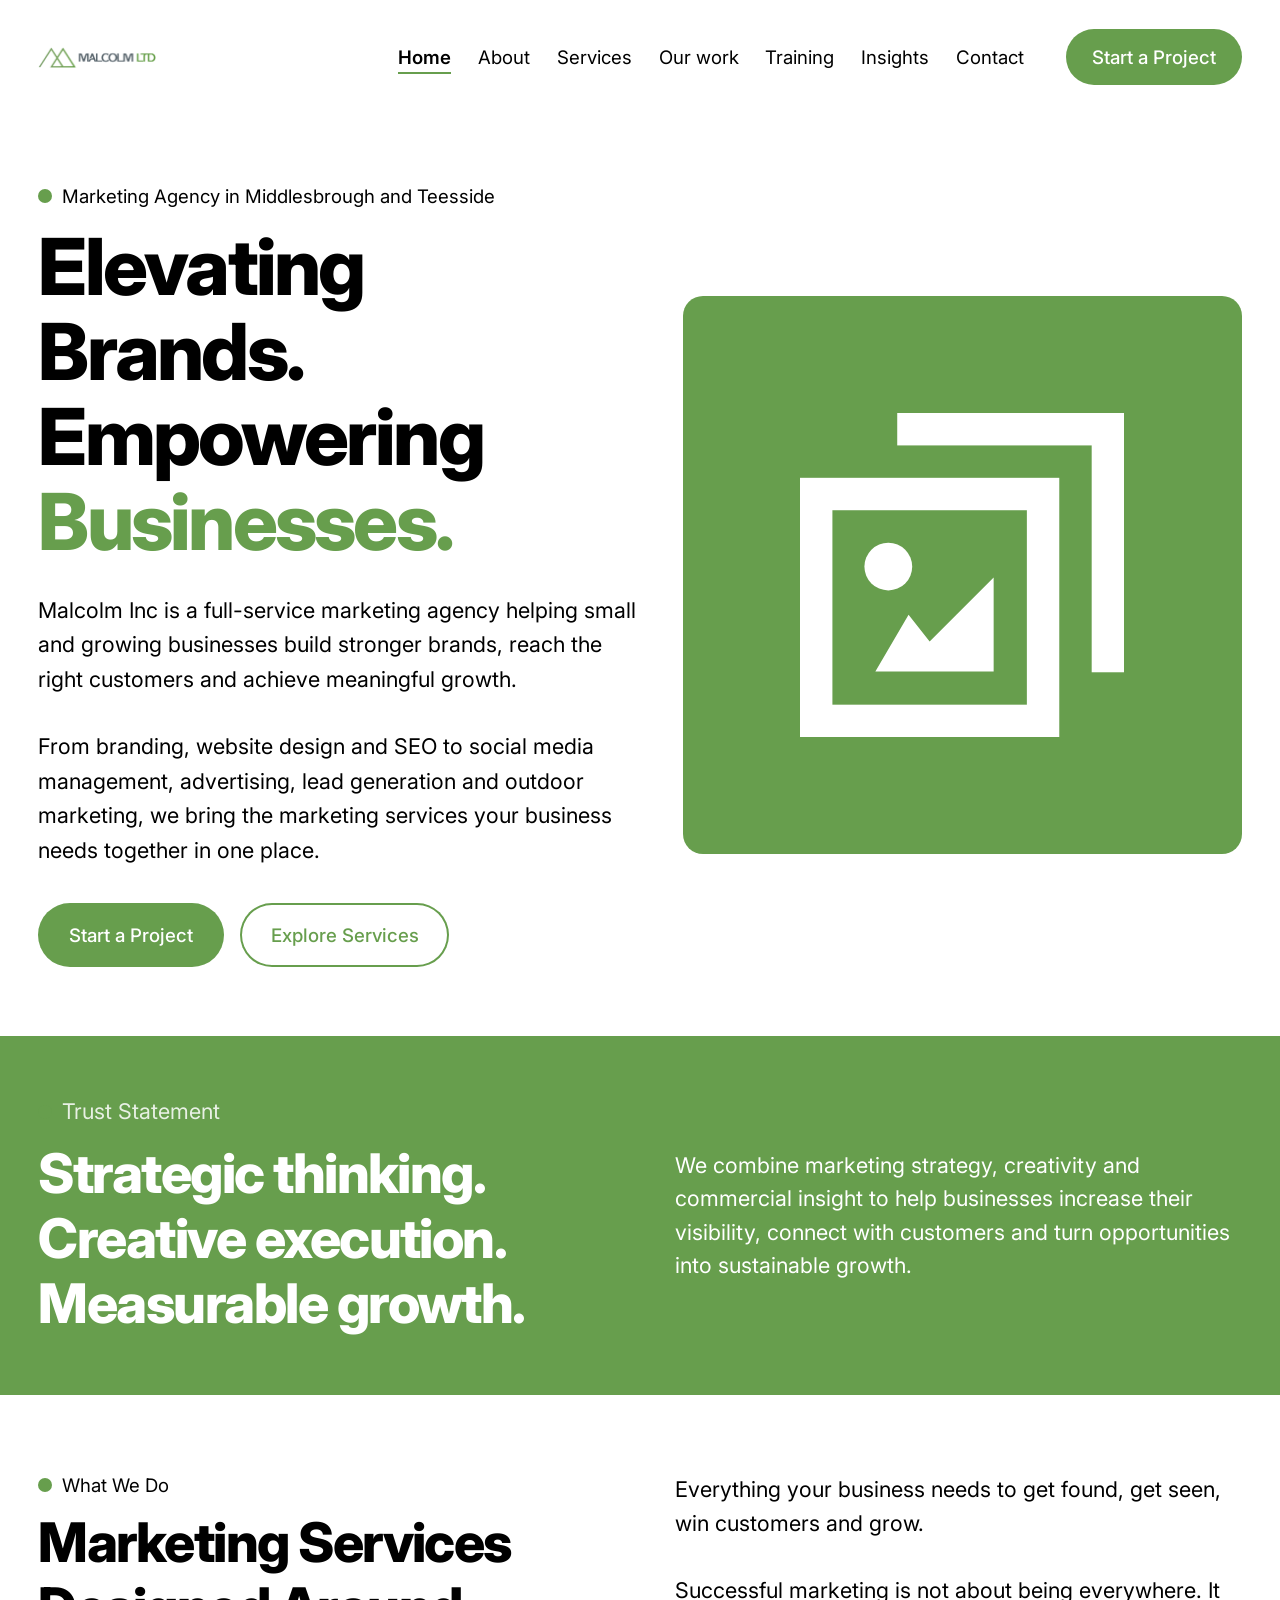
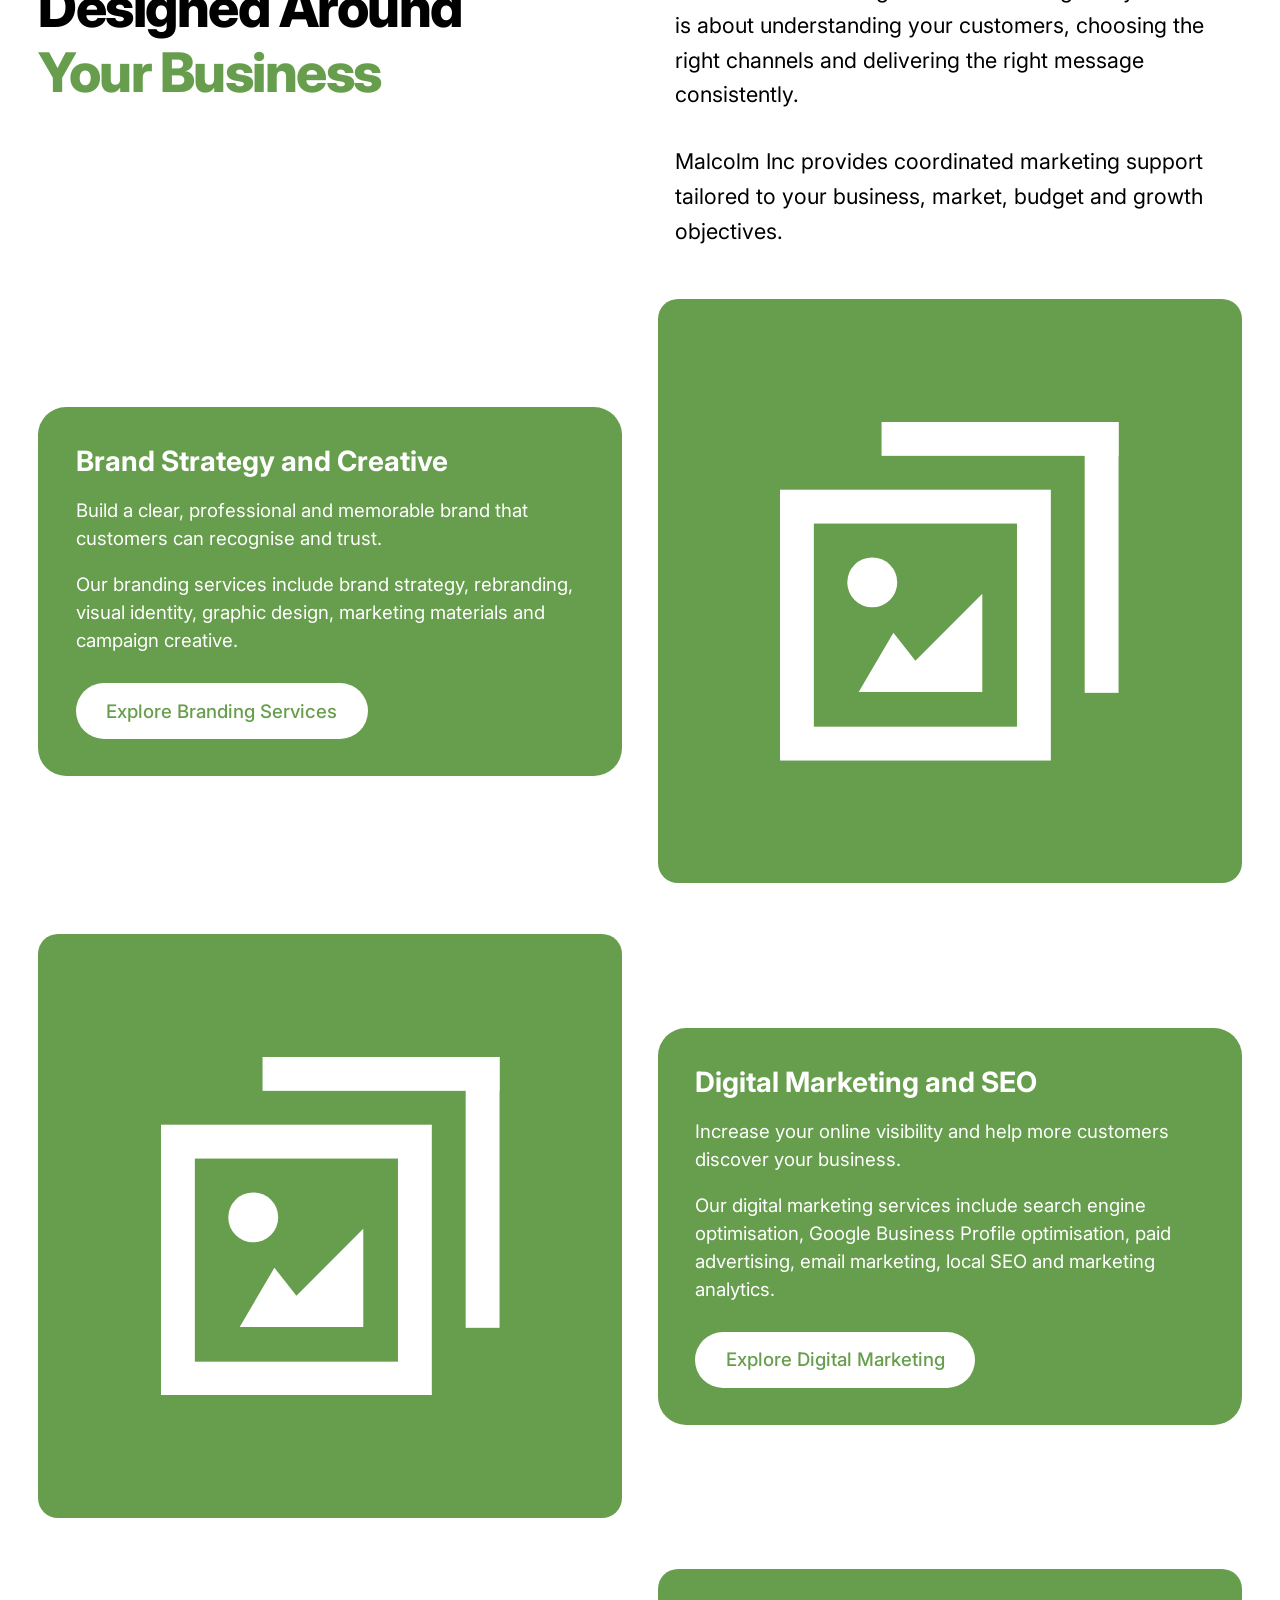
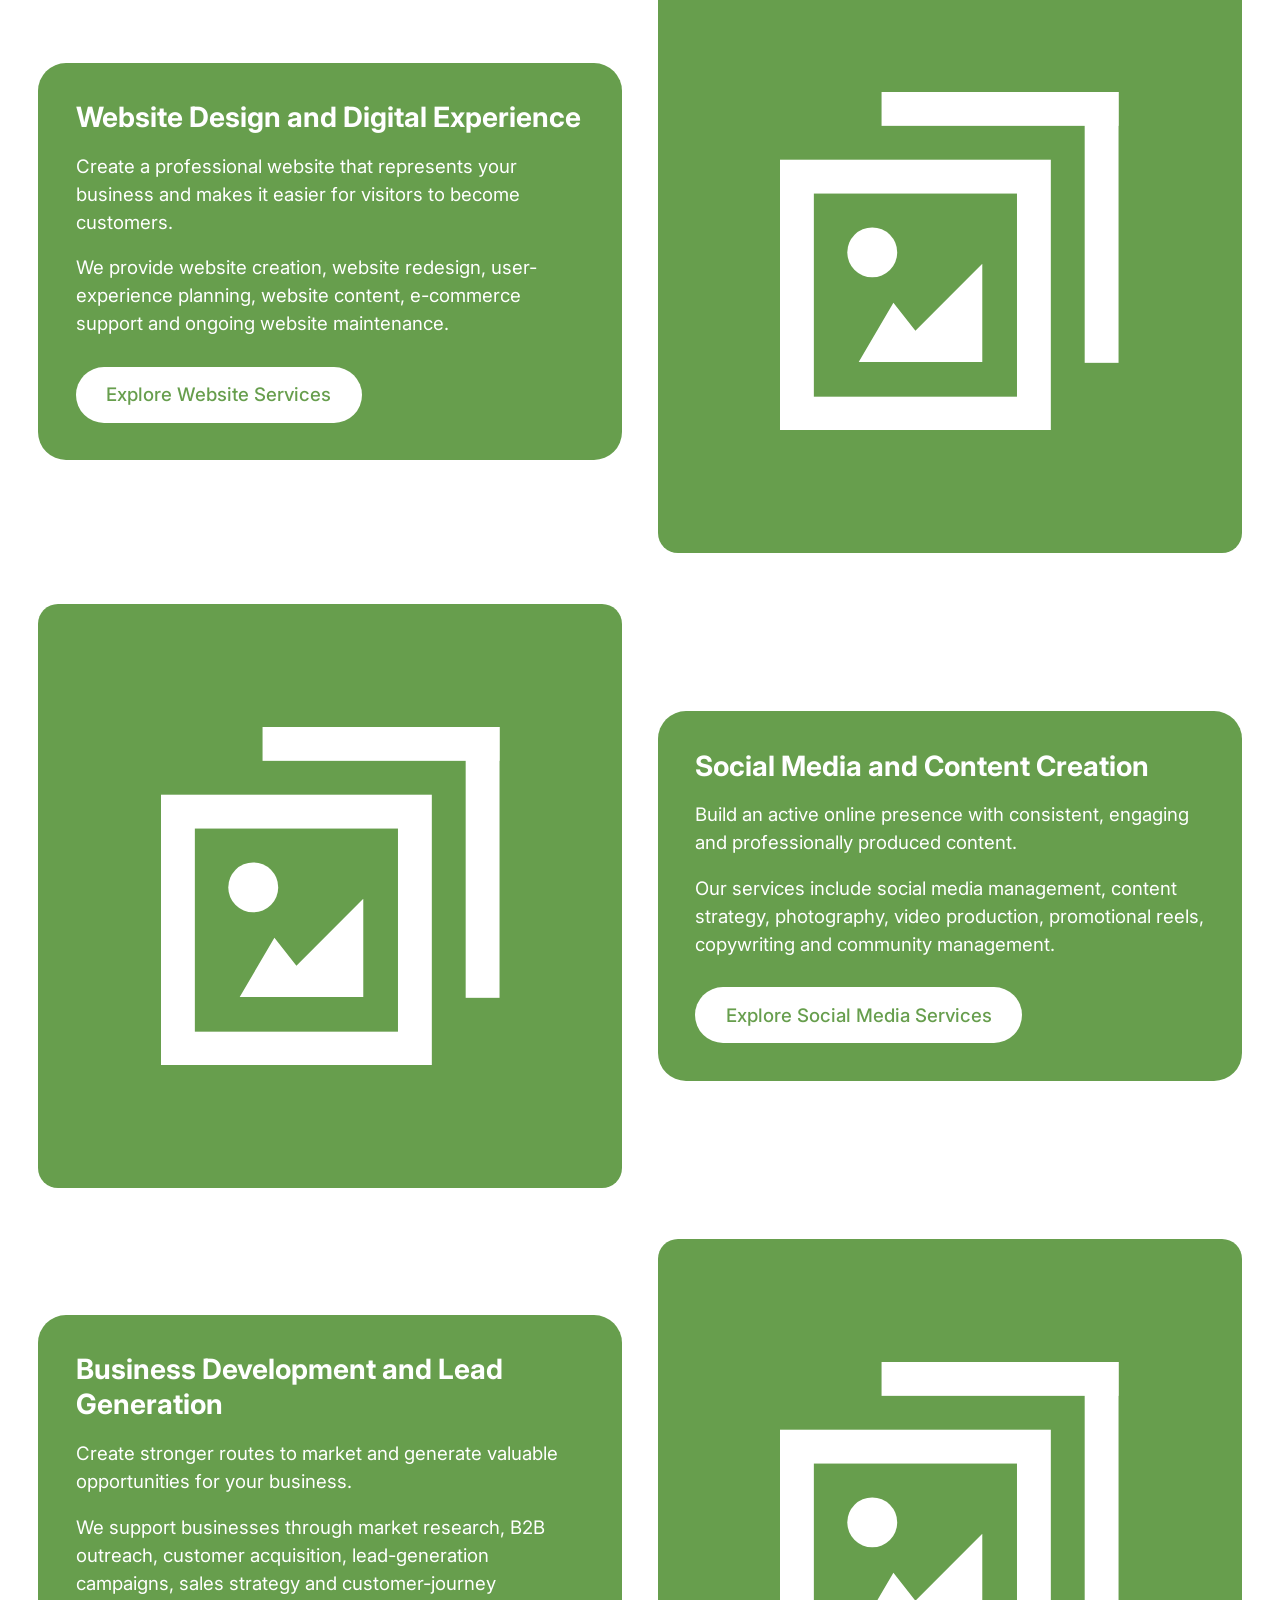
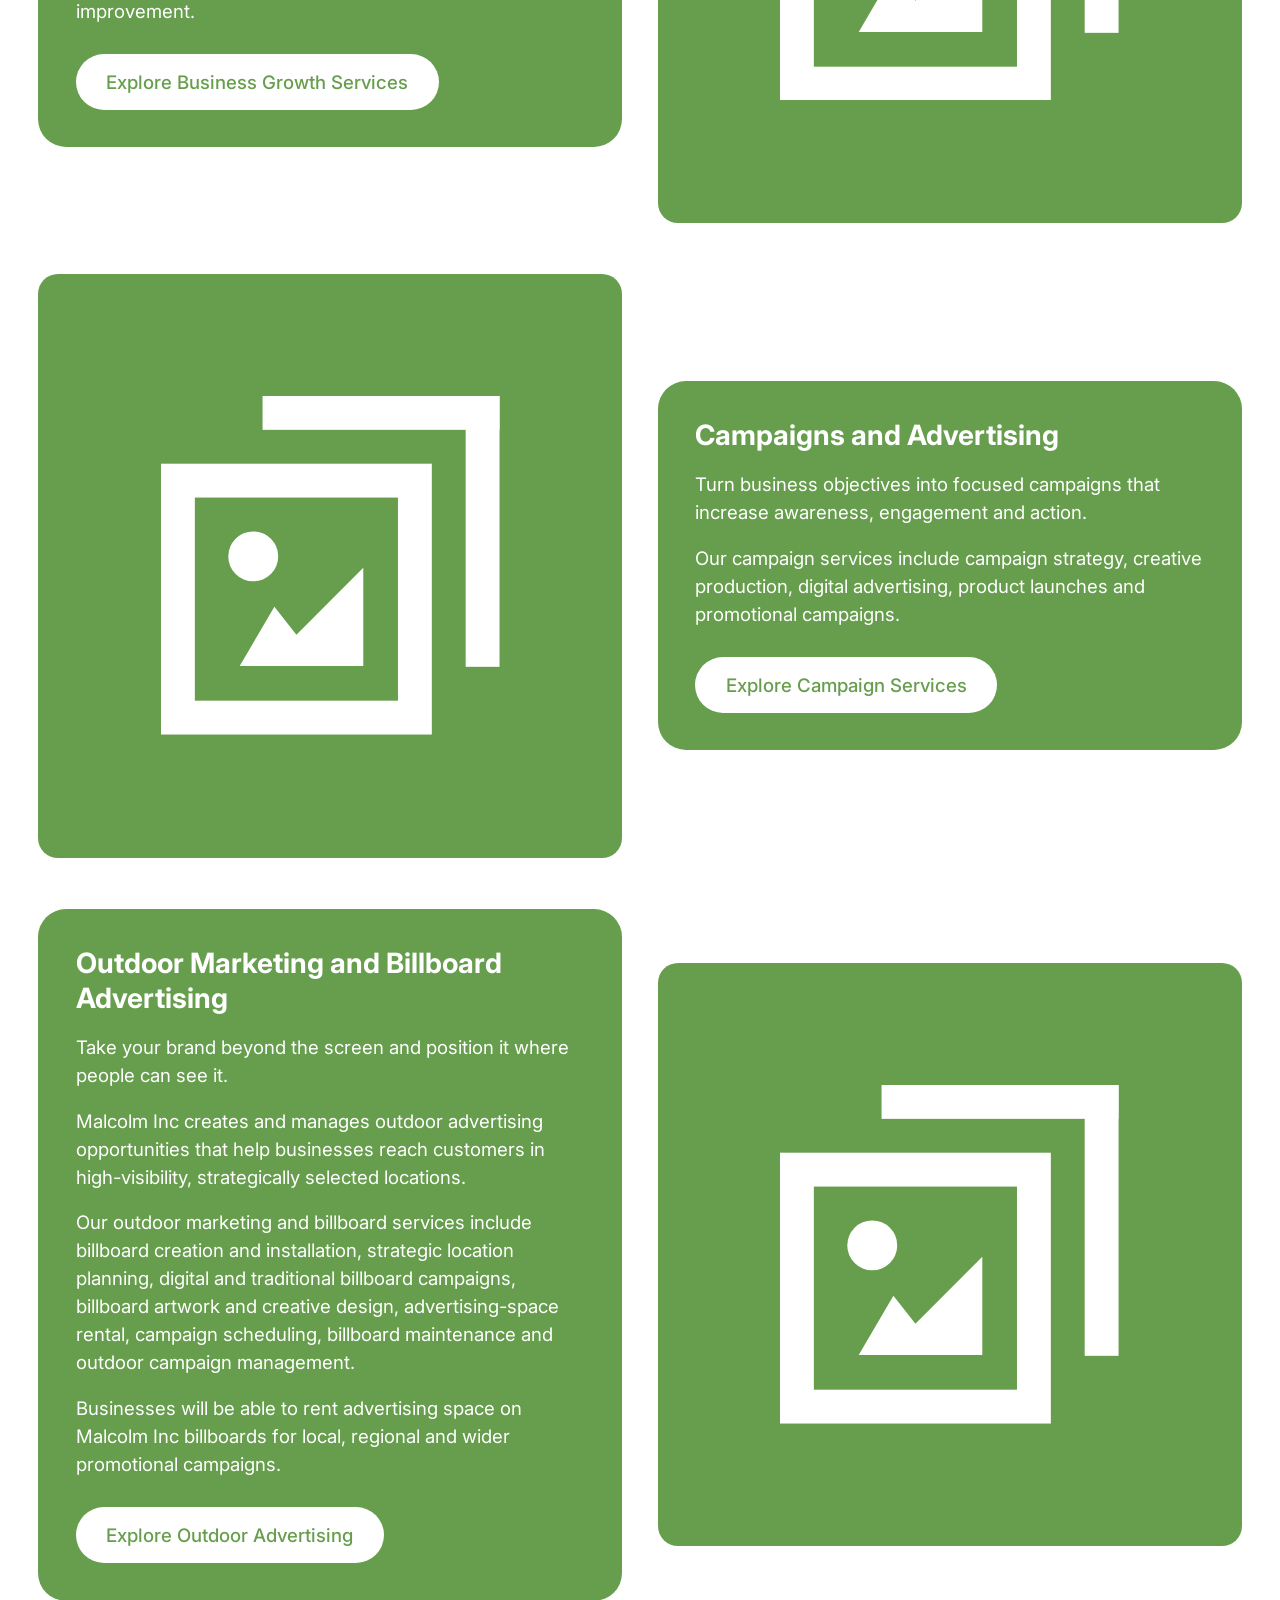
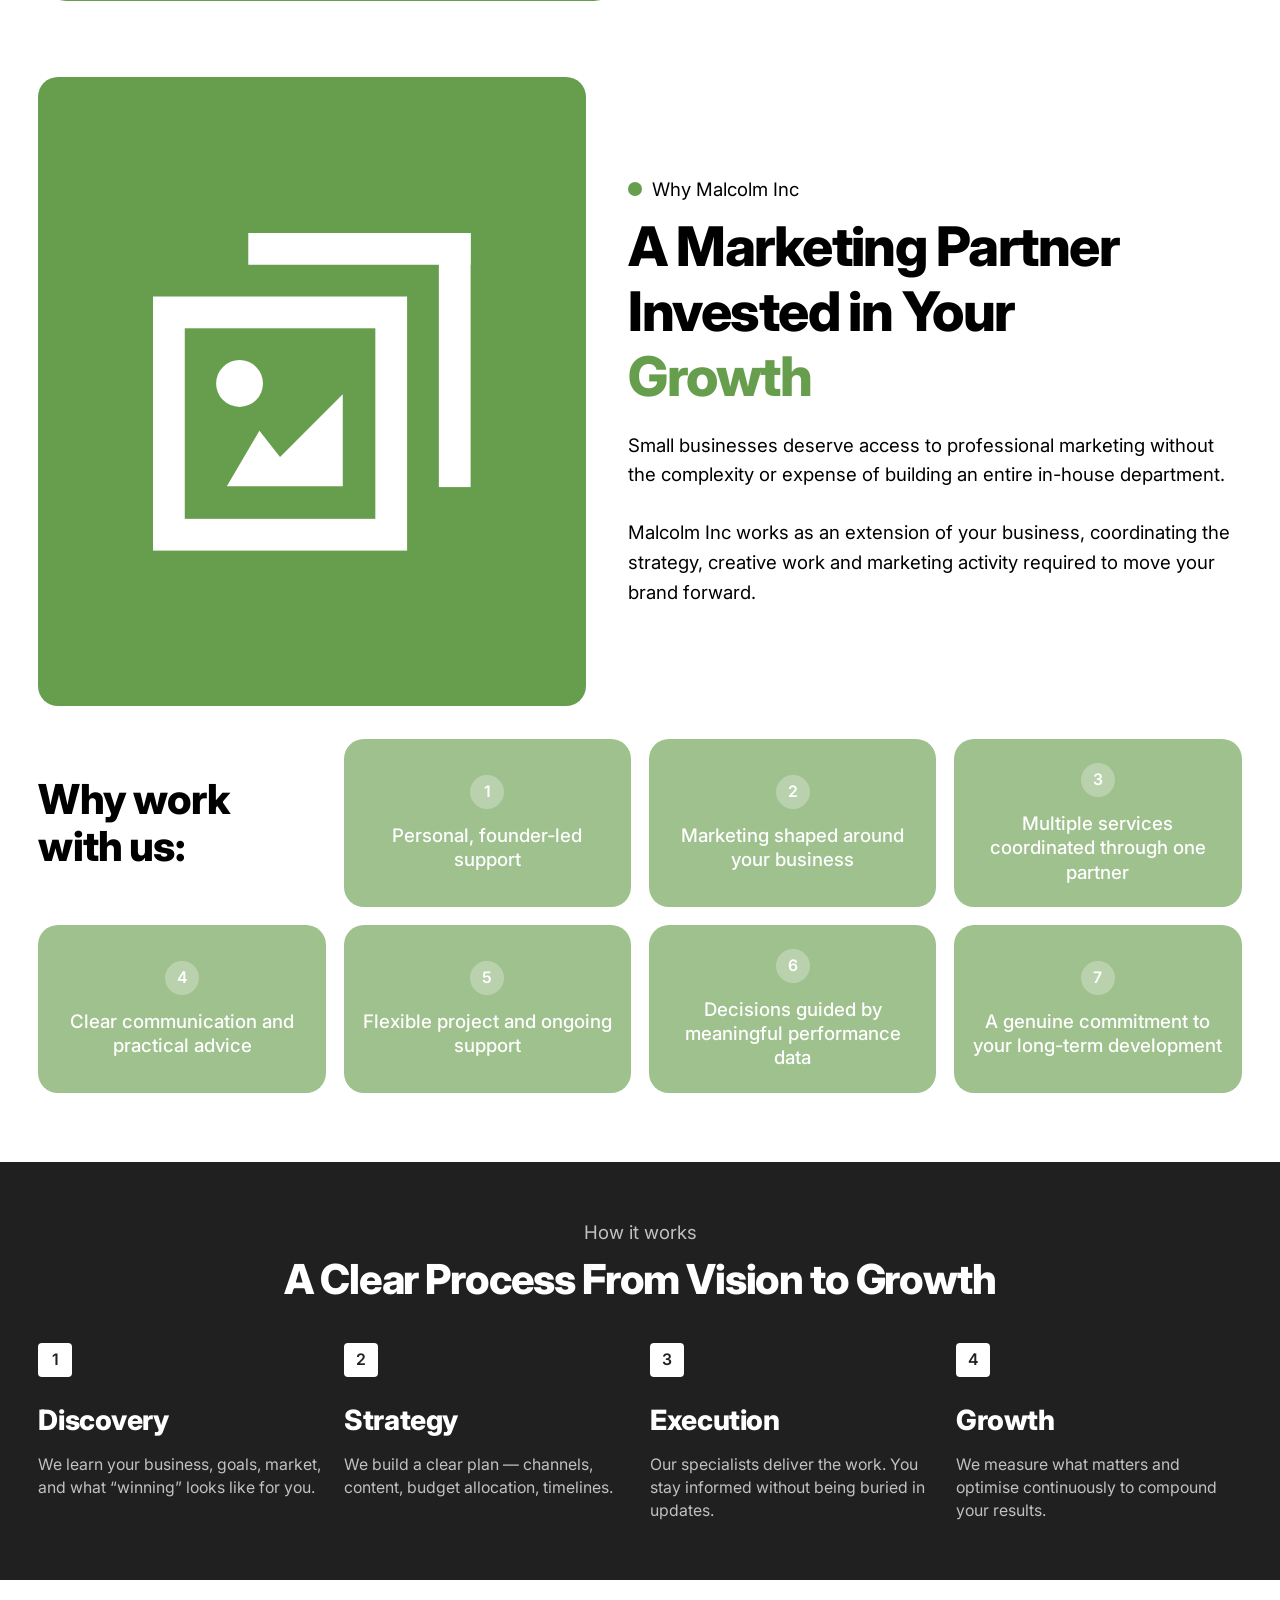
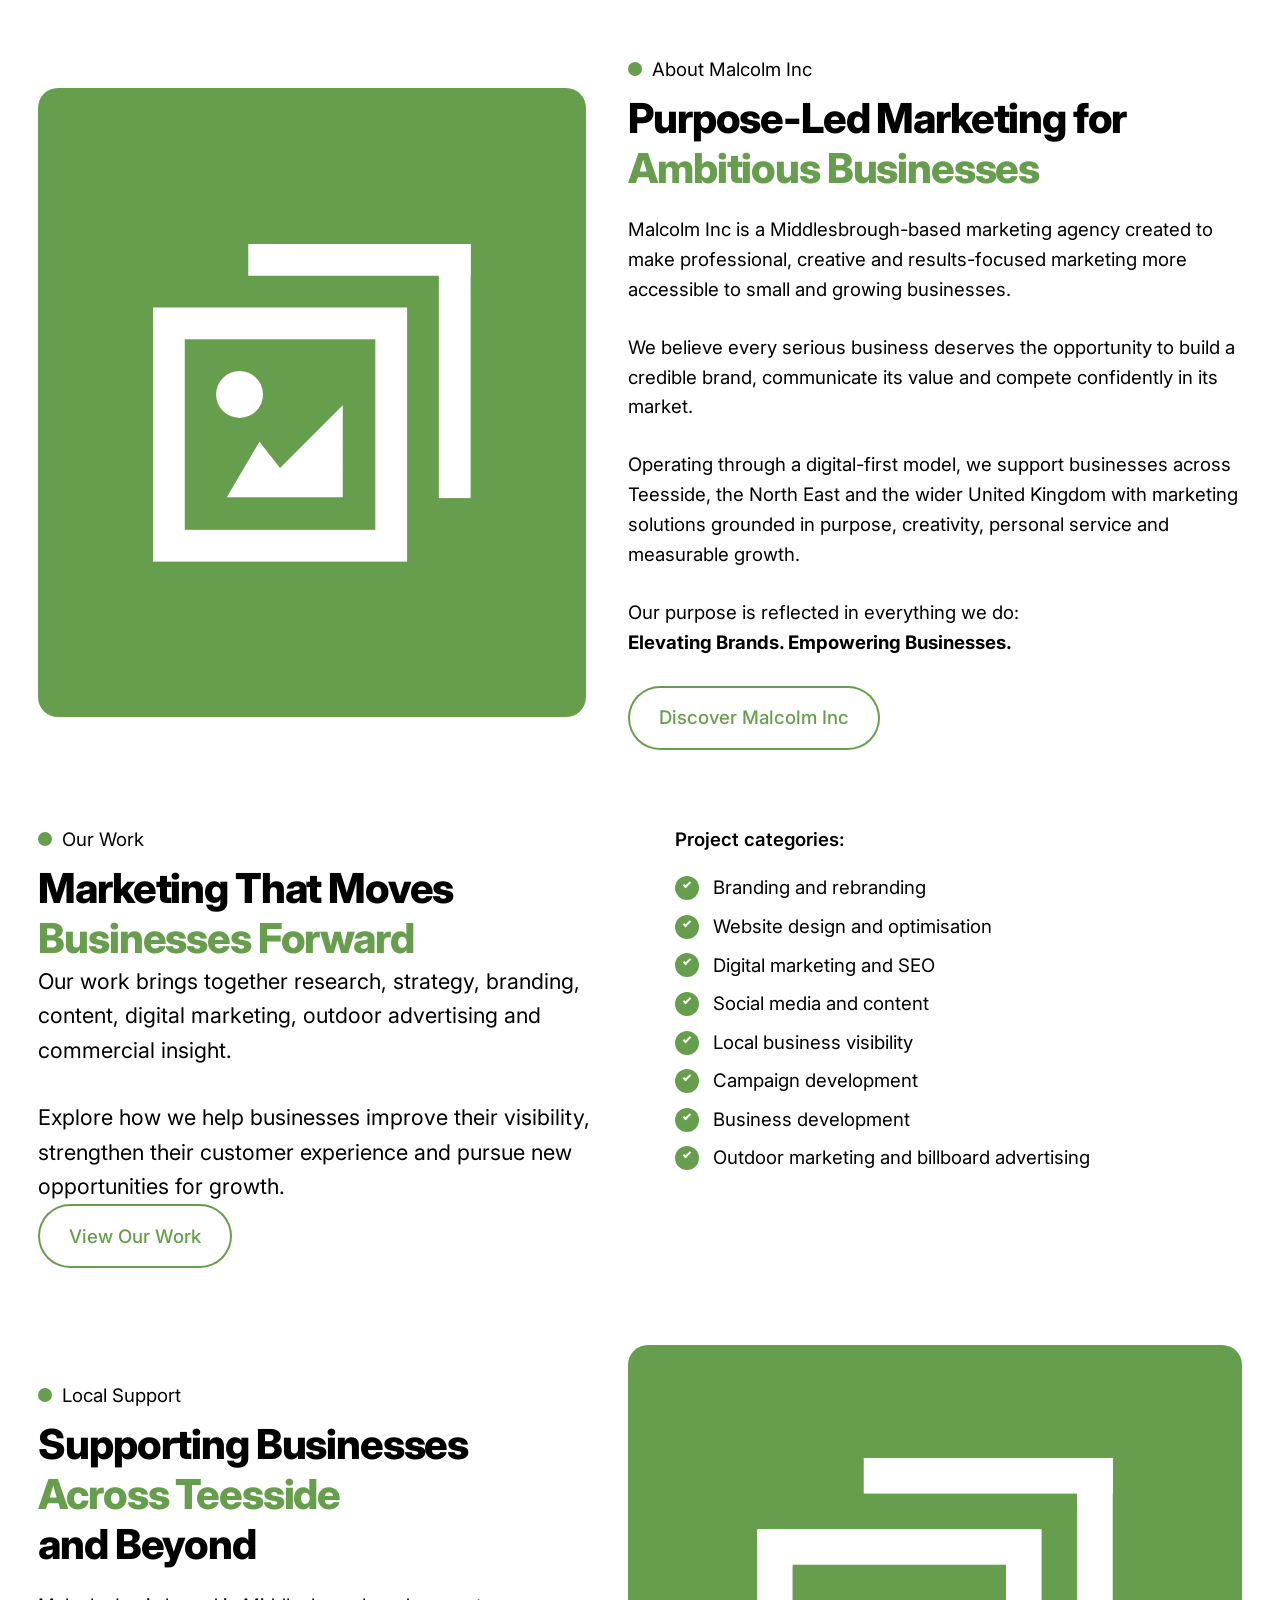
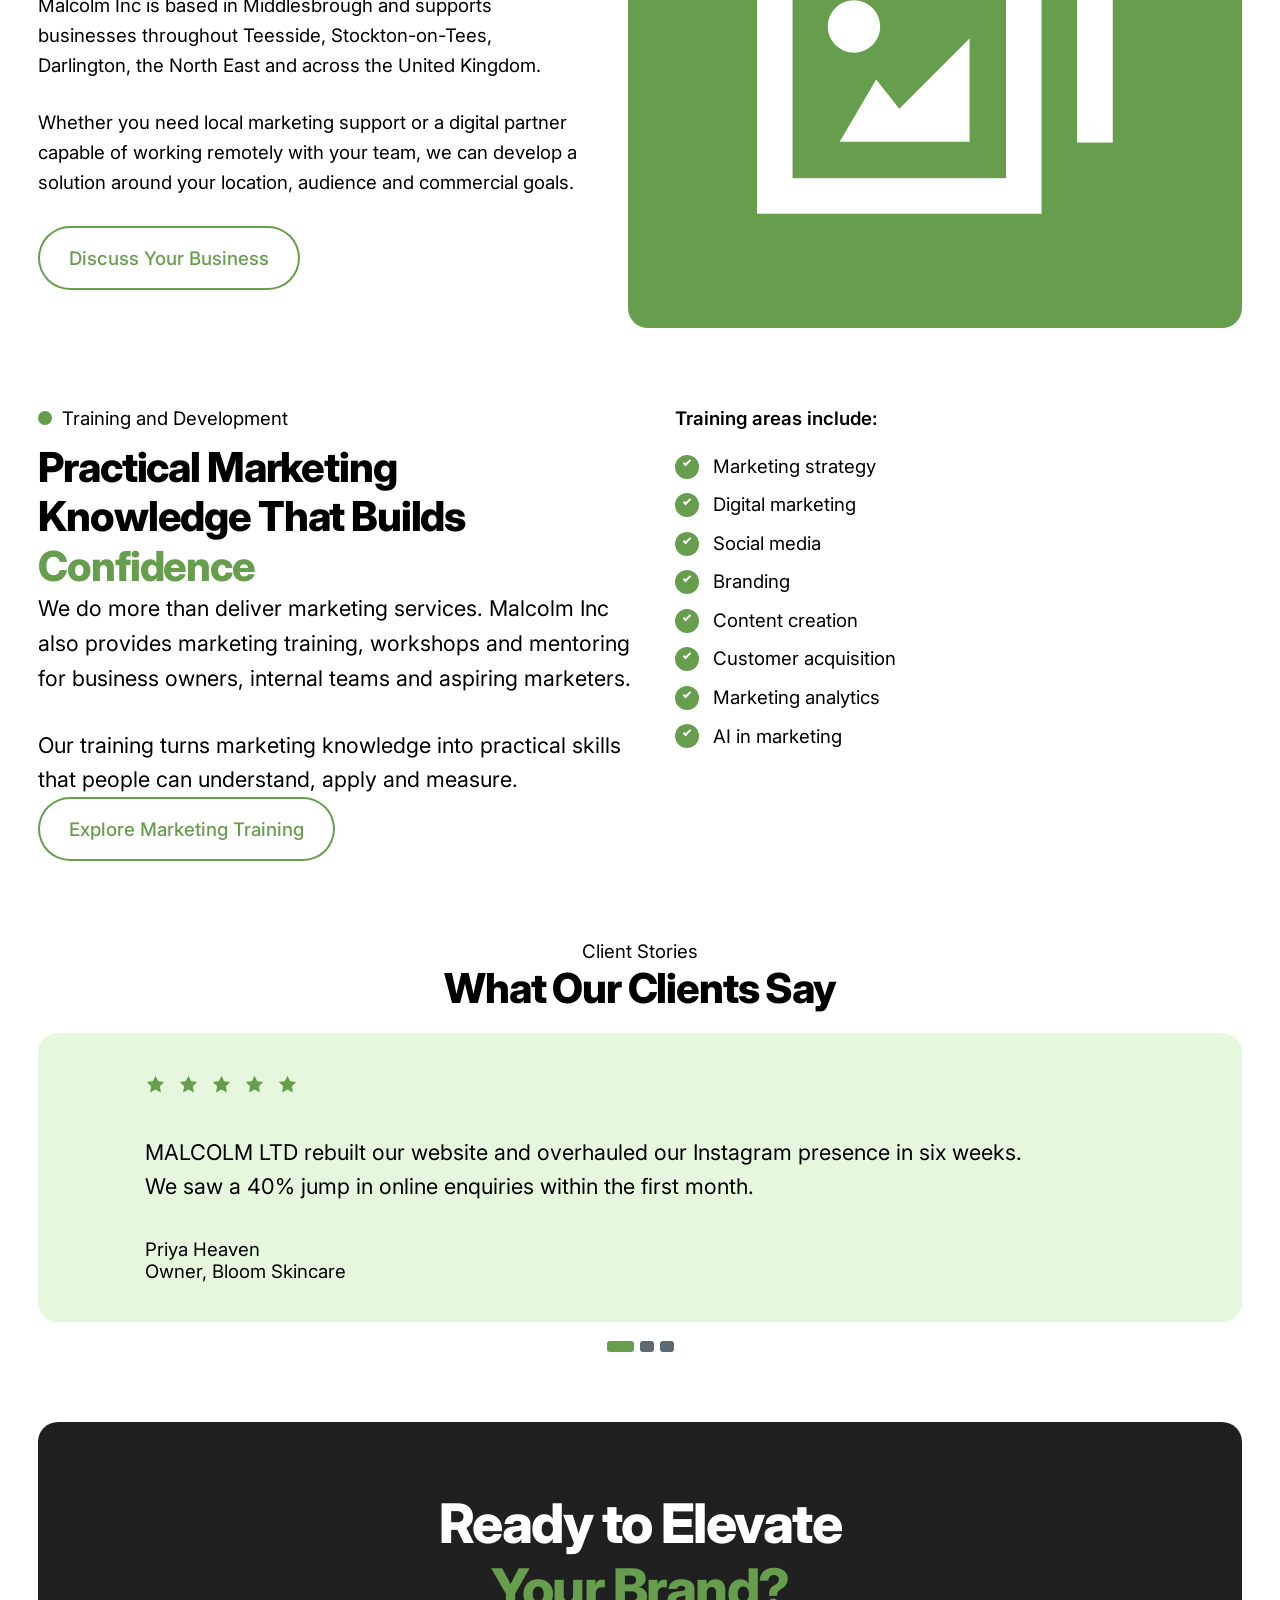
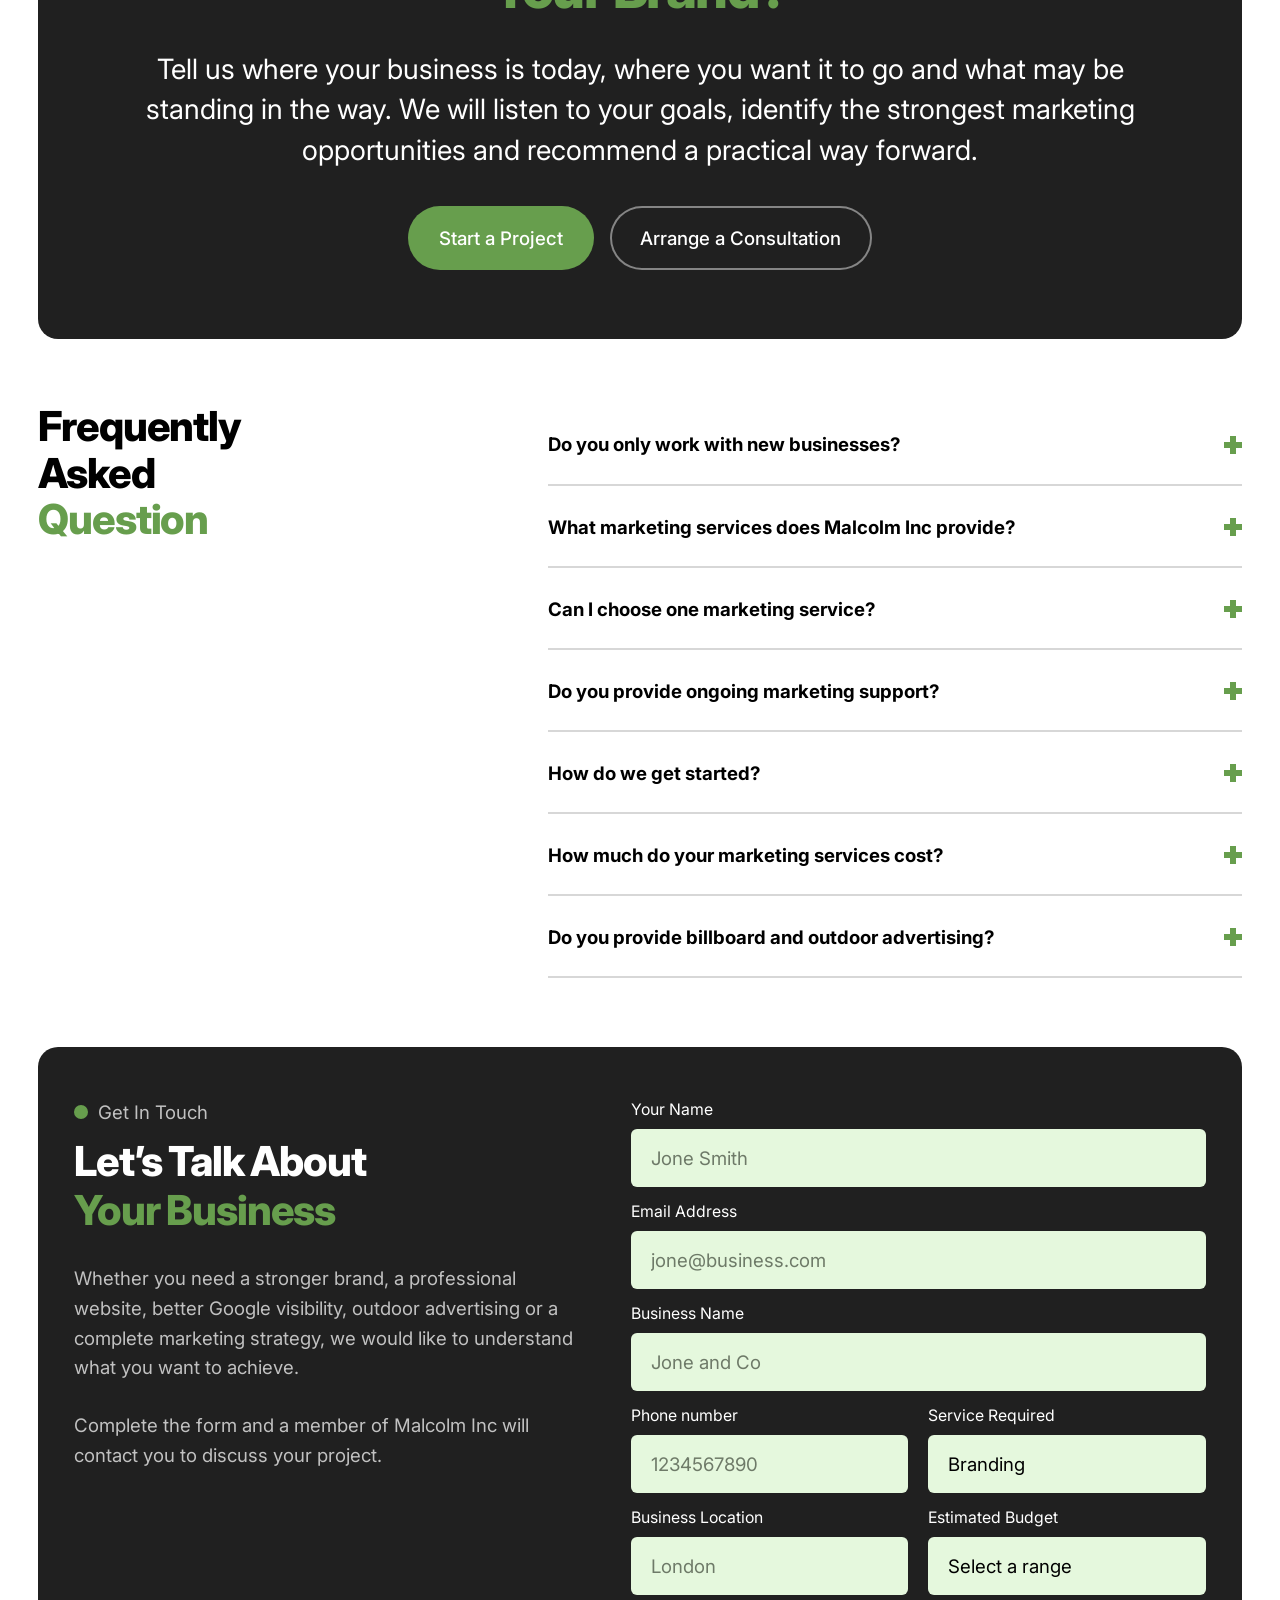
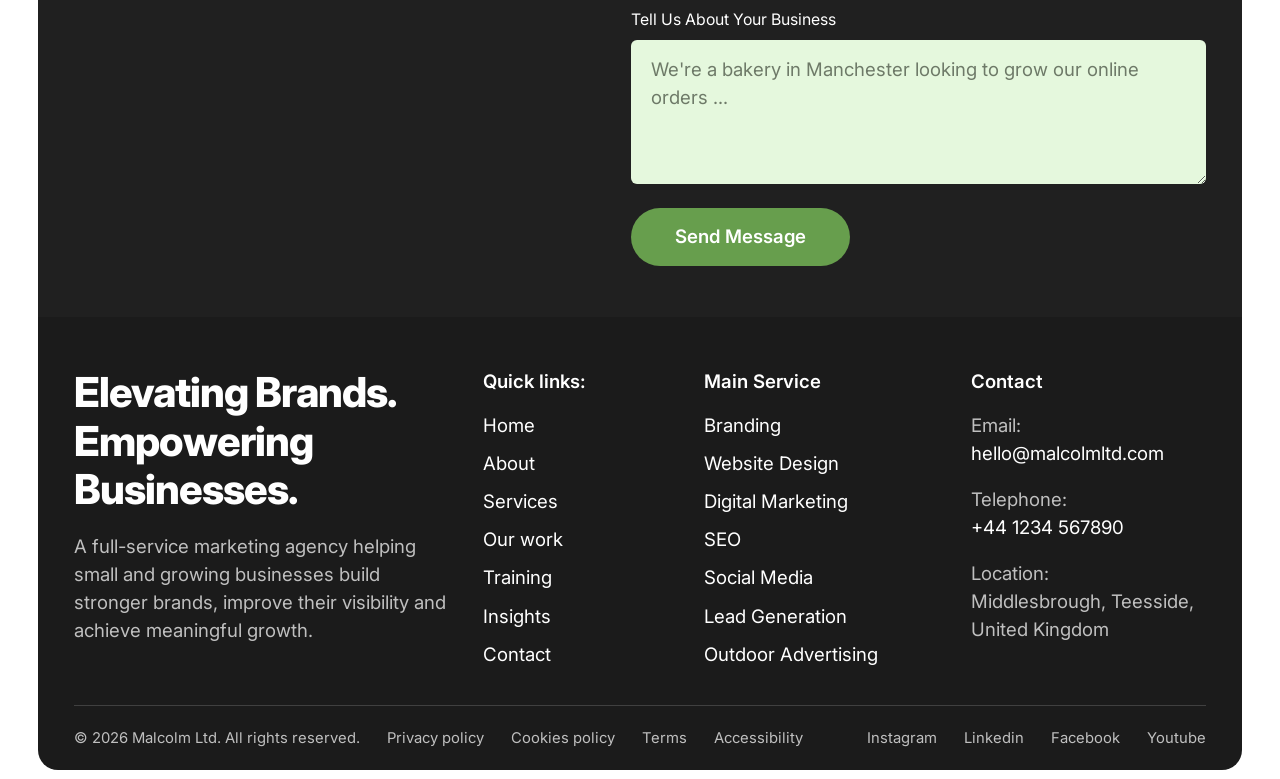
==== commit 2c63be22: "Rebuild as a three-page Malcolm Inc site from the new designs The newer design file supersedes the p" ====
--- a/index.html
+++ b/index.html
@@ -3,16 +3,16 @@
 <head>
 <meta charset="utf-8">
 <meta name="viewport" content="width=device-width, initial-scale=1">
-<title>MALCOLM LTD — Digital Agency for Small Business</title>
-<meta name="description" content="MALCOLM LTD helps ambitious small businesses look sharper, show up smarter, and grow with confidence. Brand, web, reach and content built to move you forward.">
+<title>Malcolm Inc — Marketing Agency in Middlesbrough &amp; Teesside</title>
+<meta name="description" content="Malcolm Inc is a full-service marketing agency helping small and growing businesses build stronger brands, reach the right customers and achieve meaningful growth.">
 <meta name="theme-color" content="#679E4D">
 
 <link rel="icon" type="image/png" href="images/favicon.png">
 <link rel="apple-touch-icon" href="images/favicon.png">
 
 <meta property="og:type" content="website">
-<meta property="og:title" content="MALCOLM LTD — Digital Agency for Small Business">
-<meta property="og:description" content="Brand, web, reach and content built to move your business forward.">
+<meta property="og:title" content="Malcolm Inc — Elevating Brands. Empowering Businesses.">
+<meta property="og:description" content="A full-service marketing agency helping small and growing businesses build stronger brands, improve their visibility and achieve meaningful growth.">
 <meta property="og:image" content="images/logo-stacked.png">
 
 <link rel="preconnect" href="https://fonts.googleapis.com">
@@ -20,8 +20,6 @@
 <link href="https://fonts.googleapis.com/css2?family=Inter:wght@400;500;600;700;800;900&display=swap" rel="stylesheet">
 
 <link rel="stylesheet" href="css/styles.css">
-
-<!-- Set before first paint so the scroll-reveal start state never flashes -->
 <script>document.documentElement.classList.add('js');</script>
 </head>
 <body>
@@ -31,231 +29,430 @@
 <!-- ============================ HEADER ============================ -->
 <header class="site-header" id="siteHeader">
   <div class="container header-inner">
-
-    <a class="logo" href="#top" aria-label="MALCOLM LTD — home">
+    <a class="logo" href="index.html" aria-label="Malcolm Inc — home">
       <picture>
         <source media="(max-width: 900px)" srcset="images/logo-horizontal.png">
-        <img src="images/logo-stacked.png" alt="MALCOLM LTD" width="800" height="435">
+        <img src="images/logo-stacked.png" alt="Malcolm Inc" width="800" height="435">
       </picture>
     </a>
 
     <nav class="nav" id="primaryNav" aria-label="Primary">
-      <a href="#services">Services</a>
-      <a href="#about">About</a>
-      <a href="#work">Work</a>
+      <a href="index.html" aria-current="page">Home</a>
+      <a href="about.html">About</a>
+      <a href="services.html">Services</a>
+      <a href="#work">Our work</a>
+      <a href="#training">Training</a>
+      <a href="#insights">Insights</a>
       <a href="#contact">Contact</a>
-      <a class="btn btn-primary btn-sm nav-cta" href="#contact">Get Started</a>
+      <a class="btn btn-primary btn-sm nav-cta" href="#contact">Start a Project</a>
     </nav>
 
-    <a class="btn btn-primary btn-sm header-cta" href="#contact">Get Started</a>
+    <a class="btn btn-primary btn-sm header-cta" href="#contact">Start a Project</a>
 
     <button class="nav-toggle" id="navToggle" aria-expanded="false" aria-controls="primaryNav">
       <span class="nav-toggle-bars" aria-hidden="true"><span></span><span></span></span>
       <span class="sr-only">Menu</span>
     </button>
-
   </div>
 </header>
 
 <main id="main">
 
   <!-- ============================ HERO ============================ -->
-  <section class="hero" id="top">
-    <div class="container hero-inner">
-
-      <div class="hero-copy">
-        <p class="eyebrow eyebrow--dot reveal">Digital Agency for small business</p>
-
-        <h1 class="hero-title reveal">
-          Grow Your <br class="brk">Business <br class="brk"><span class="accent">Online.</span>
+  <section class="hero">
+    <div class="container hero-split">
+      <div>
+        <p class="eyebrow eyebrow--dot reveal">Marketing Agency in Middlesbrough and Teesside</p>
+        <h1 class="h1 reveal">
+          Elevating <br class="brk">Brands. <br class="brk">Empowering <br class="brk"><span class="accent">Businesses.</span>
         </h1>
-
-        <p class="lead reveal">
-          MALCOLM LTD helps ambitious small businesses look sharper,
-          show up smarter, and grow with confidence.
-        </p>
-
+        <div class="lede prose reveal">
+          <p>Malcolm Inc is a full-service marketing agency helping small and growing
+          businesses build stronger brands, reach the right customers and achieve
+          meaningful growth.</p>
+          <p>From branding, website design and SEO to social media management,
+          advertising, lead generation and outdoor marketing, we bring the marketing
+          services your business needs together in one place.</p>
+        </div>
         <div class="hero-actions reveal">
-          <a class="btn btn-primary" href="#contact">
-            Start a Project
-            <svg class="icon-arrow" viewBox="0 0 24 24" aria-hidden="true"><path d="M7 17 17 7M8.5 7H17v8.5"/></svg>
-          </a>
-          <a class="btn btn-outline" href="#services">Explore Services</a>
-        </div>
-      </div>
-
-      <!-- Placeholder art. Swap the <svg> for <img src="images/hero.jpg" alt="…"> when the photo is ready. -->
+          <a class="btn btn-primary" href="#contact">Start a Project</a>
+          <a class="btn btn-outline" href="services.html">Explore Services</a>
+        </div>
+      </div>
+
+      <!-- Placeholder art — swap the <svg> for <img src="images/hero.jpg" alt="…"> -->
       <div class="media-block reveal" role="img" aria-label="Placeholder artwork">
         <svg class="media-block-icon" viewBox="0 0 400 400" aria-hidden="true">
-          <rect x="120" y="0"   width="280" height="40"  fill="#fff"/>
-          <rect x="360" y="0"   width="40"  height="320" fill="#fff"/>
-          <rect x="20"  y="100" width="280" height="280" fill="none" stroke="#fff" stroke-width="40"/>
+          <rect x="120" y="0" width="280" height="40" fill="#fff"/>
+          <rect x="360" y="0" width="40" height="320" fill="#fff"/>
+          <rect x="20" y="100" width="280" height="280" fill="none" stroke="#fff" stroke-width="40"/>
           <circle cx="109" cy="189.5" r="29.5" fill="#fff"/>
           <path d="M93 319 134 249 160 282 239 203 239 319Z" fill="#fff"/>
         </svg>
       </div>
-
+    </div>
+  </section>
+
+  <!-- ============================ TRUST BAND ============================ -->
+  <section class="band-green">
+    <div class="container band-green-inner">
+      <div class="reveal">
+        <p class="eyebrow eyebrow--dot">Trust Statement</p>
+        <h2 class="section-title">Strategic thinking. <br>Creative execution. <br>Measurable growth.</h2>
+      </div>
+      <p class="reveal">We combine marketing strategy, creativity and commercial insight to
+      help businesses increase their visibility, connect with customers and turn
+      opportunities into sustainable growth.</p>
     </div>
   </section>
 
   <!-- ============================ SERVICES ============================ -->
-  <section class="services" id="services">
+  <section class="section" id="services">
     <div class="container">
-
-      <p class="eyebrow reveal">What We Do</p>
-      <h2 class="section-title reveal">
-        Everything your brand needs <br class="brk">to <span class="accent">move forward.</span>
-      </h2>
-
-      <div class="cards">
-
-        <article class="card reveal">
-          <div class="card-meta">
-            <span class="card-num">01</span>
-            <svg class="icon-arrow card-arrow" viewBox="0 0 24 24" aria-hidden="true"><path d="M7 17 17 7M8.5 7H17v8.5"/></svg>
-          </div>
-          <div class="card-body">
-            <h3 class="card-title">Brand &amp; marketing</h3>
-            <ul class="card-list">
-              <li>Marketing strategy</li>
-              <li>Graphic design</li>
-              <li>Digital campaigns</li>
-            </ul>
+      <div class="split-intro">
+        <div class="reveal">
+          <p class="eyebrow eyebrow--dot">What We Do</p>
+          <h2 class="section-title">Marketing Services <br class="brk">Designed Around <br class="brk"><span class="accent">Your Business</span></h2>
+        </div>
+        <div class="prose reveal">
+          <p>Everything your business needs to get found, get seen, win customers and grow.</p>
+          <p>Successful marketing is not about being everywhere. It is about understanding
+          your customers, choosing the right channels and delivering the right message
+          consistently.</p>
+          <p>Malcolm Inc provides coordinated marketing support tailored to your business,
+          market, budget and growth objectives.</p>
+        </div>
+      </div>
+
+      <div class="svc-rows">
+
+        <article class="svc-row reveal">
+          <div class="svc-card">
+            <h3>Brand Strategy and Creative</h3>
+            <p>Build a clear, professional and memorable brand that customers can recognise and trust.</p>
+            <p>Our branding services include brand strategy, rebranding, visual identity,
+            graphic design, marketing materials and campaign creative.</p>
+            <a class="btn btn-oncard" href="services.html#brand">Explore Branding Services</a>
+          </div>
+          <div class="media-block" role="img" aria-label="Placeholder artwork">
+            <svg class="media-block-icon" viewBox="0 0 400 400" aria-hidden="true">
+              <rect x="120" y="0" width="280" height="40" fill="#fff"/><rect x="360" y="0" width="40" height="320" fill="#fff"/>
+              <rect x="20" y="100" width="280" height="280" fill="none" stroke="#fff" stroke-width="40"/>
+              <circle cx="109" cy="189.5" r="29.5" fill="#fff"/><path d="M93 319 134 249 160 282 239 203 239 319Z" fill="#fff"/>
+            </svg>
           </div>
         </article>
 
-        <article class="card reveal">
-          <div class="card-meta">
-            <span class="card-num">02</span>
-            <svg class="icon-arrow card-arrow" viewBox="0 0 24 24" aria-hidden="true"><path d="M7 17 17 7M8.5 7H17v8.5"/></svg>
-          </div>
-          <div class="card-body">
-            <h3 class="card-title">Web &amp; experience</h3>
-            <ul class="card-list">
-              <li>Website creation</li>
-              <li>UI UX design</li>
-            </ul>
+        <article class="svc-row svc-row--flip reveal">
+          <div class="svc-card">
+            <h3>Digital Marketing and SEO</h3>
+            <p>Increase your online visibility and help more customers discover your business.</p>
+            <p>Our digital marketing services include search engine optimisation, Google
+            Business Profile optimisation, paid advertising, email marketing, local SEO
+            and marketing analytics.</p>
+            <a class="btn btn-oncard" href="services.html#digital">Explore Digital Marketing</a>
+          </div>
+          <div class="media-block" role="img" aria-label="Placeholder artwork">
+            <svg class="media-block-icon" viewBox="0 0 400 400" aria-hidden="true">
+              <rect x="120" y="0" width="280" height="40" fill="#fff"/><rect x="360" y="0" width="40" height="320" fill="#fff"/>
+              <rect x="20" y="100" width="280" height="280" fill="none" stroke="#fff" stroke-width="40"/>
+              <circle cx="109" cy="189.5" r="29.5" fill="#fff"/><path d="M93 319 134 249 160 282 239 203 239 319Z" fill="#fff"/>
+            </svg>
           </div>
         </article>
 
-        <article class="card reveal">
-          <div class="card-meta">
-            <span class="card-num">03</span>
-            <svg class="icon-arrow card-arrow" viewBox="0 0 24 24" aria-hidden="true"><path d="M7 17 17 7M8.5 7H17v8.5"/></svg>
-          </div>
-          <div class="card-body">
-            <h3 class="card-title">Reach &amp; retention</h3>
-            <ul class="card-list">
-              <li>SEO</li>
-              <li>Email marketing</li>
-              <li>Social media management</li>
-            </ul>
+        <article class="svc-row reveal">
+          <div class="svc-card">
+            <h3>Website Design and Digital Experience</h3>
+            <p>Create a professional website that represents your business and makes it
+            easier for visitors to become customers.</p>
+            <p>We provide website creation, website redesign, user-experience planning,
+            website content, e-commerce support and ongoing website maintenance.</p>
+            <a class="btn btn-oncard" href="services.html#website">Explore Website Services</a>
+          </div>
+          <div class="media-block" role="img" aria-label="Placeholder artwork">
+            <svg class="media-block-icon" viewBox="0 0 400 400" aria-hidden="true">
+              <rect x="120" y="0" width="280" height="40" fill="#fff"/><rect x="360" y="0" width="40" height="320" fill="#fff"/>
+              <rect x="20" y="100" width="280" height="280" fill="none" stroke="#fff" stroke-width="40"/>
+              <circle cx="109" cy="189.5" r="29.5" fill="#fff"/><path d="M93 319 134 249 160 282 239 203 239 319Z" fill="#fff"/>
+            </svg>
           </div>
         </article>
 
-        <article class="card reveal">
-          <div class="card-meta">
-            <span class="card-num">04</span>
-            <svg class="icon-arrow card-arrow" viewBox="0 0 24 24" aria-hidden="true"><path d="M7 17 17 7M8.5 7H17v8.5"/></svg>
-          </div>
-          <div class="card-body">
-            <h3 class="card-title">Content that moves</h3>
-            <ul class="card-list">
-              <li>Video creation</li>
-              <li>Social content</li>
-              <li>Launch support</li>
-            </ul>
+        <article class="svc-row svc-row--flip reveal">
+          <div class="svc-card">
+            <h3>Social Media and Content Creation</h3>
+            <p>Build an active online presence with consistent, engaging and professionally
+            produced content.</p>
+            <p>Our services include social media management, content strategy, photography,
+            video production, promotional reels, copywriting and community management.</p>
+            <a class="btn btn-oncard" href="services.html#social">Explore Social Media Services</a>
+          </div>
+          <div class="media-block" role="img" aria-label="Placeholder artwork">
+            <svg class="media-block-icon" viewBox="0 0 400 400" aria-hidden="true">
+              <rect x="120" y="0" width="280" height="40" fill="#fff"/><rect x="360" y="0" width="40" height="320" fill="#fff"/>
+              <rect x="20" y="100" width="280" height="280" fill="none" stroke="#fff" stroke-width="40"/>
+              <circle cx="109" cy="189.5" r="29.5" fill="#fff"/><path d="M93 319 134 249 160 282 239 203 239 319Z" fill="#fff"/>
+            </svg>
           </div>
         </article>
 
-      </div>
-    </div>
-  </section>
-
-  <!-- ============================ PROCESS ============================ -->
-  <section class="process">
+        <article class="svc-row reveal">
+          <div class="svc-card">
+            <h3>Business Development and Lead Generation</h3>
+            <p>Create stronger routes to market and generate valuable opportunities for your business.</p>
+            <p>We support businesses through market research, B2B outreach, customer
+            acquisition, lead-generation campaigns, sales strategy and customer-journey
+            improvement.</p>
+            <a class="btn btn-oncard" href="services.html#growth">Explore Business Growth Services</a>
+          </div>
+          <div class="media-block" role="img" aria-label="Placeholder artwork">
+            <svg class="media-block-icon" viewBox="0 0 400 400" aria-hidden="true">
+              <rect x="120" y="0" width="280" height="40" fill="#fff"/><rect x="360" y="0" width="40" height="320" fill="#fff"/>
+              <rect x="20" y="100" width="280" height="280" fill="none" stroke="#fff" stroke-width="40"/>
+              <circle cx="109" cy="189.5" r="29.5" fill="#fff"/><path d="M93 319 134 249 160 282 239 203 239 319Z" fill="#fff"/>
+            </svg>
+          </div>
+        </article>
+
+        <article class="svc-row svc-row--flip reveal">
+          <div class="svc-card">
+            <h3>Campaigns and Advertising</h3>
+            <p>Turn business objectives into focused campaigns that increase awareness,
+            engagement and action.</p>
+            <p>Our campaign services include campaign strategy, creative production,
+            digital advertising, product launches and promotional campaigns.</p>
+            <a class="btn btn-oncard" href="services.html#campaigns">Explore Campaign Services</a>
+          </div>
+          <div class="media-block" role="img" aria-label="Placeholder artwork">
+            <svg class="media-block-icon" viewBox="0 0 400 400" aria-hidden="true">
+              <rect x="120" y="0" width="280" height="40" fill="#fff"/><rect x="360" y="0" width="40" height="320" fill="#fff"/>
+              <rect x="20" y="100" width="280" height="280" fill="none" stroke="#fff" stroke-width="40"/>
+              <circle cx="109" cy="189.5" r="29.5" fill="#fff"/><path d="M93 319 134 249 160 282 239 203 239 319Z" fill="#fff"/>
+            </svg>
+          </div>
+        </article>
+
+        <article class="svc-row reveal">
+          <div class="svc-card">
+            <h3>Outdoor Marketing and Billboard Advertising</h3>
+            <p>Take your brand beyond the screen and position it where people can see it.</p>
+            <p>Malcolm Inc creates and manages outdoor advertising opportunities that help
+            businesses reach customers in high-visibility, strategically selected locations.</p>
+            <p>Our outdoor marketing and billboard services include billboard creation and
+            installation, strategic location planning, digital and traditional billboard
+            campaigns, billboard artwork and creative design, advertising-space rental,
+            campaign scheduling, billboard maintenance and outdoor campaign management.</p>
+            <p>Businesses will be able to rent advertising space on Malcolm Inc billboards
+            for local, regional and wider promotional campaigns.</p>
+            <a class="btn btn-oncard" href="services.html#outdoor">Explore Outdoor Advertising</a>
+          </div>
+          <div class="media-block" role="img" aria-label="Placeholder artwork">
+            <svg class="media-block-icon" viewBox="0 0 400 400" aria-hidden="true">
+              <rect x="120" y="0" width="280" height="40" fill="#fff"/><rect x="360" y="0" width="40" height="320" fill="#fff"/>
+              <rect x="20" y="100" width="280" height="280" fill="none" stroke="#fff" stroke-width="40"/>
+              <circle cx="109" cy="189.5" r="29.5" fill="#fff"/><path d="M93 319 134 249 160 282 239 203 239 319Z" fill="#fff"/>
+            </svg>
+          </div>
+        </article>
+
+      </div>
+    </div>
+  </section>
+
+  <!-- ============================ WHY MALCOLM INC ============================ -->
+  <section class="section">
     <div class="container">
-
-      <p class="eyebrow center reveal">How it works</p>
-      <h2 class="section-title center reveal">Our <span class="accent">Process</span></h2>
-
-      <ol class="steps">
-
+      <div class="media-split reveal">
+        <div class="media-block media-block--tall" role="img" aria-label="Placeholder artwork">
+          <svg class="media-block-icon" viewBox="0 0 400 400" aria-hidden="true">
+            <rect x="120" y="0" width="280" height="40" fill="#fff"/><rect x="360" y="0" width="40" height="320" fill="#fff"/>
+            <rect x="20" y="100" width="280" height="280" fill="none" stroke="#fff" stroke-width="40"/>
+            <circle cx="109" cy="189.5" r="29.5" fill="#fff"/><path d="M93 319 134 249 160 282 239 203 239 319Z" fill="#fff"/>
+          </svg>
+        </div>
+        <div>
+          <p class="eyebrow eyebrow--dot">Why Malcolm Inc</p>
+          <h2 class="section-title">A Marketing Partner <br class="brk">Invested in Your <br class="brk"><span class="accent">Growth</span></h2>
+          <div class="prose">
+            <p>Small businesses deserve access to professional marketing without the
+            complexity or expense of building an entire in-house department.</p>
+            <p>Malcolm Inc works as an extension of your business, coordinating the strategy,
+            creative work and marketing activity required to move your brand forward.</p>
+          </div>
+        </div>
+      </div>
+
+      <div class="reasons">
+        <p class="reasons-lead reveal">Why work <br>with us:</p>
+        <div class="reason reveal"><b>1</b><span>Personal, founder-led support</span></div>
+        <div class="reason reveal"><b>2</b><span>Marketing shaped around your business</span></div>
+        <div class="reason reveal"><b>3</b><span>Multiple services coordinated through one partner</span></div>
+        <div class="reason reveal"><b>4</b><span>Clear communication and practical advice</span></div>
+        <div class="reason reveal"><b>5</b><span>Flexible project and ongoing support</span></div>
+        <div class="reason reveal"><b>6</b><span>Decisions guided by meaningful performance data</span></div>
+        <div class="reason reveal"><b>7</b><span>A genuine commitment to your long-term development</span></div>
+      </div>
+    </div>
+  </section>
+
+  <!-- ============================ PROCESS (dark) ============================ -->
+  <section class="band-dark">
+    <div class="container center">
+      <p class="eyebrow reveal">How it works</p>
+      <h2 class="section-title section-title--sm reveal">A Clear Process From Vision to Growth</h2>
+
+      <ol class="steps" style="text-align:left">
         <li class="step reveal">
           <span class="step-num" aria-hidden="true">1</span>
-          <h3 class="step-title">Discovery</h3>
-          <p class="step-text">We learn your business, goals, market, and what &ldquo;winning&rdquo; looks like for you.</p>
+          <h3>Discovery</h3>
+          <p>We learn your business, goals, market, and what &ldquo;winning&rdquo; looks like for you.</p>
         </li>
-
         <li class="step reveal">
           <span class="step-num" aria-hidden="true">2</span>
-          <h3 class="step-title">Strategy</h3>
-          <p class="step-text">We build a clear plan &mdash; channels, content, budget allocation, timelines.</p>
+          <h3>Strategy</h3>
+          <p>We build a clear plan &mdash; channels, content, budget allocation, timelines.</p>
         </li>
-
         <li class="step reveal">
           <span class="step-num" aria-hidden="true">3</span>
-          <h3 class="step-title">Execution</h3>
-          <p class="step-text">Our specialists deliver the work. You stay informed without being buried in updates.</p>
+          <h3>Execution</h3>
+          <p>Our specialists deliver the work. You stay informed without being buried in updates.</p>
         </li>
-
         <li class="step reveal">
           <span class="step-num" aria-hidden="true">4</span>
-          <h3 class="step-title">Growth</h3>
-          <p class="step-text">We measure what matters and optimise continuously to compound your results.</p>
+          <h3>Growth</h3>
+          <p>We measure what matters and optimise continuously to compound your results.</p>
         </li>
-
       </ol>
     </div>
   </section>
 
   <!-- ============================ ABOUT ============================ -->
-  <section class="about" id="about">
-    <div class="container about-inner">
-
-      <!-- Placeholder art — swap for <img src="images/about.jpg" alt="…"> -->
-      <div class="media-block reveal" role="img" aria-label="Placeholder artwork">
+  <section class="section" id="about">
+    <div class="container media-split reveal">
+      <div class="media-block media-block--tall" role="img" aria-label="Placeholder artwork">
         <svg class="media-block-icon" viewBox="0 0 400 400" aria-hidden="true">
-          <rect x="120" y="0"   width="280" height="40"  fill="#fff"/>
-          <rect x="360" y="0"   width="40"  height="320" fill="#fff"/>
-          <rect x="20"  y="100" width="280" height="280" fill="none" stroke="#fff" stroke-width="40"/>
-          <circle cx="109" cy="189.5" r="29.5" fill="#fff"/>
-          <path d="M93 319 134 249 160 282 239 203 239 319Z" fill="#fff"/>
+          <rect x="120" y="0" width="280" height="40" fill="#fff"/><rect x="360" y="0" width="40" height="320" fill="#fff"/>
+          <rect x="20" y="100" width="280" height="280" fill="none" stroke="#fff" stroke-width="40"/>
+          <circle cx="109" cy="189.5" r="29.5" fill="#fff"/><path d="M93 319 134 249 160 282 239 203 239 319Z" fill="#fff"/>
         </svg>
       </div>
-
-      <div class="about-copy">
-        <p class="eyebrow reveal">About Malcolm Ltd</p>
-
-        <h2 class="section-title about-title reveal">
-          Built for <br class="brk">small business. <br class="brk"><span class="accent">Serious results.</span>
-        </h2>
-
-        <p class="about-text reveal">
-          Large agencies charge enterprise prices and assign your project to a junior.
-          We built MALCOLM LTD to give small businesses access to the same quality of
-          strategic thinking and creative execution at a scale that makes sense for them.
-        </p>
-
-        <p class="about-text reveal">
-          Every account is handled by a senior specialist who understands your market,
-          your constraints, and what growth actually looks like for a business your size.
-        </p>
-      </div>
-
+      <div>
+        <p class="eyebrow eyebrow--dot">About Malcolm Inc</p>
+        <h2 class="section-title section-title--sm">Purpose-Led Marketing for <br class="brk"><span class="accent">Ambitious Businesses</span></h2>
+        <div class="prose">
+          <p>Malcolm Inc is a Middlesbrough-based marketing agency created to make
+          professional, creative and results-focused marketing more accessible to small
+          and growing businesses.</p>
+          <p>We believe every serious business deserves the opportunity to build a credible
+          brand, communicate its value and compete confidently in its market.</p>
+          <p>Operating through a digital-first model, we support businesses across Teesside,
+          the North East and the wider United Kingdom with marketing solutions grounded in
+          purpose, creativity, personal service and measurable growth.</p>
+          <p>Our purpose is reflected in everything we do: <br>
+          <strong>Elevating Brands. Empowering Businesses.</strong></p>
+        </div>
+        <a class="btn btn-outline" href="about.html">Discover Malcolm Inc</a>
+      </div>
+    </div>
+  </section>
+
+  <!-- ============================ OUR WORK ============================ -->
+  <section class="section" id="work">
+    <div class="container split-intro">
+      <div class="reveal">
+        <p class="eyebrow eyebrow--dot">Our Work</p>
+        <h2 class="section-title section-title--sm">Marketing That Moves <br class="brk"><span class="accent">Businesses Forward</span></h2>
+        <div class="prose">
+          <p>Our work brings together research, strategy, branding, content, digital
+          marketing, outdoor advertising and commercial insight.</p>
+          <p>Explore how we help businesses improve their visibility, strengthen their
+          customer experience and pursue new opportunities for growth.</p>
+        </div>
+        <a class="btn btn-outline" href="#contact">View Our Work</a>
+      </div>
+
+      <div class="reveal">
+        <h3 class="eyebrow" style="font-weight:600">Project categories:</h3>
+        <ul class="tick-list" style="margin-top:22px">
+          <li>Branding and rebranding</li>
+          <li>Website design and optimisation</li>
+          <li>Digital marketing and SEO</li>
+          <li>Social media and content</li>
+          <li>Local business visibility</li>
+          <li>Campaign development</li>
+          <li>Business development</li>
+          <li>Outdoor marketing and billboard advertising</li>
+        </ul>
+      </div>
+    </div>
+  </section>
+
+  <!-- ============================ LOCAL SUPPORT ============================ -->
+  <section class="section">
+    <div class="container media-split media-split--flip reveal">
+      <div class="media-block media-block--wide" role="img" aria-label="Placeholder artwork">
+        <svg class="media-block-icon" viewBox="0 0 400 400" aria-hidden="true">
+          <rect x="120" y="0" width="280" height="40" fill="#fff"/><rect x="360" y="0" width="40" height="320" fill="#fff"/>
+          <rect x="20" y="100" width="280" height="280" fill="none" stroke="#fff" stroke-width="40"/>
+          <circle cx="109" cy="189.5" r="29.5" fill="#fff"/><path d="M93 319 134 249 160 282 239 203 239 319Z" fill="#fff"/>
+        </svg>
+      </div>
+      <div>
+        <p class="eyebrow eyebrow--dot">Local Support</p>
+        <h2 class="section-title section-title--sm">Supporting Businesses <br class="brk"><span class="accent">Across Teesside</span><br class="brk">and Beyond</h2>
+        <div class="prose">
+          <p>Malcolm Inc is based in Middlesbrough and supports businesses throughout
+          Teesside, Stockton-on-Tees, Darlington, the North East and across the United Kingdom.</p>
+          <p>Whether you need local marketing support or a digital partner capable of working
+          remotely with your team, we can develop a solution around your location, audience
+          and commercial goals.</p>
+        </div>
+        <a class="btn btn-outline" href="#contact">Discuss Your Business</a>
+      </div>
+    </div>
+  </section>
+
+  <!-- ============================ TRAINING ============================ -->
+  <section class="section" id="training">
+    <div class="container split-intro">
+      <div class="reveal">
+        <p class="eyebrow eyebrow--dot">Training and Development</p>
+        <h2 class="section-title section-title--sm">Practical Marketing <br class="brk">Knowledge That Builds <br class="brk"><span class="accent">Confidence</span></h2>
+        <div class="prose">
+          <p>We do more than deliver marketing services. Malcolm Inc also provides marketing
+          training, workshops and mentoring for business owners, internal teams and
+          aspiring marketers.</p>
+          <p>Our training turns marketing knowledge into practical skills that people can
+          understand, apply and measure.</p>
+        </div>
+        <a class="btn btn-outline" href="#contact">Explore Marketing Training</a>
+      </div>
+
+      <div class="reveal">
+        <h3 class="eyebrow" style="font-weight:600">Training areas include:</h3>
+        <ul class="tick-list" style="margin-top:22px">
+          <li>Marketing strategy</li>
+          <li>Digital marketing</li>
+          <li>Social media</li>
+          <li>Branding</li>
+          <li>Content creation</li>
+          <li>Customer acquisition</li>
+          <li>Marketing analytics</li>
+          <li>AI in marketing</li>
+        </ul>
+      </div>
     </div>
   </section>
 
   <!-- ============================ TESTIMONIALS ============================ -->
-  <section class="testimonials" id="work">
+  <section class="section center" id="insights">
     <div class="container">
-
-      <p class="eyebrow center reveal">Client Stories</p>
-      <h2 class="section-title center reveal">What <span class="accent">Our Clients</span> Say</h2>
-
-      <div class="quotes reveal" id="quotes">
+      <p class="eyebrow reveal">Client Stories</p>
+      <h2 class="section-title section-title--sm reveal">What Our Clients Say</h2>
+
+      <div class="quotes reveal" style="text-align:left">
         <div class="quotes-track" id="quotesTrack">
-
           <figure class="quote" role="group" aria-roledescription="slide" aria-label="1 of 3">
             <div class="stars" role="img" aria-label="Rated 5 out of 5">
               <svg viewBox="0 0 24 24" aria-hidden="true"><path d="m12 2 3.09 6.26L22 9.27l-5 4.87 1.18 6.88L12 17.77l-6.18 3.25L7 14.14l-5-4.87 6.91-1.01L12 2Z"/></svg>
@@ -264,21 +461,17 @@
               <svg viewBox="0 0 24 24" aria-hidden="true"><path d="m12 2 3.09 6.26L22 9.27l-5 4.87 1.18 6.88L12 17.77l-6.18 3.25L7 14.14l-5-4.87 6.91-1.01L12 2Z"/></svg>
               <svg viewBox="0 0 24 24" aria-hidden="true"><path d="m12 2 3.09 6.26L22 9.27l-5 4.87 1.18 6.88L12 17.77l-6.18 3.25L7 14.14l-5-4.87 6.91-1.01L12 2Z"/></svg>
             </div>
-            <blockquote class="quote-text">
-              MALCOLM LTD rebuilt our website and overhauled our Instagram presence in six
-              weeks. We saw a 40% jump in online enquiries within the first month.
-            </blockquote>
+            <blockquote class="quote-text">MALCOLM LTD rebuilt our website and overhauled our
+            Instagram presence in six weeks. We saw a 40% jump in online enquiries within
+            the first month.</blockquote>
             <figcaption class="quote-author">
               <span class="quote-name">Priya Heaven</span>
               <span class="quote-role">Owner, Bloom Skincare</span>
             </figcaption>
           </figure>
 
-          <!--
-            PLACEHOLDER SLIDES — replace the text below with real client quotes,
-            or delete these two <figure> blocks and the carousel becomes a single
-            static quote (the dots hide themselves automatically).
-          -->
+          <!-- PLACEHOLDER SLIDES — replace with real client quotes, or delete both
+               <figure> blocks and the dots hide themselves automatically. -->
           <figure class="quote" role="group" aria-roledescription="slide" aria-label="2 of 3">
             <div class="stars" role="img" aria-label="Rated 5 out of 5">
               <svg viewBox="0 0 24 24" aria-hidden="true"><path d="m12 2 3.09 6.26L22 9.27l-5 4.87 1.18 6.88L12 17.77l-6.18 3.25L7 14.14l-5-4.87 6.91-1.01L12 2Z"/></svg>
@@ -287,10 +480,8 @@
               <svg viewBox="0 0 24 24" aria-hidden="true"><path d="m12 2 3.09 6.26L22 9.27l-5 4.87 1.18 6.88L12 17.77l-6.18 3.25L7 14.14l-5-4.87 6.91-1.01L12 2Z"/></svg>
               <svg viewBox="0 0 24 24" aria-hidden="true"><path d="m12 2 3.09 6.26L22 9.27l-5 4.87 1.18 6.88L12 17.77l-6.18 3.25L7 14.14l-5-4.87 6.91-1.01L12 2Z"/></svg>
             </div>
-            <blockquote class="quote-text">
-              Second client quote goes here — a couple of sentences on the work and the
-              result it produced.
-            </blockquote>
+            <blockquote class="quote-text">Second client quote goes here — a couple of
+            sentences on the work and the result it produced.</blockquote>
             <figcaption class="quote-author">
               <span class="quote-name">Client name</span>
               <span class="quote-role">Role, Company</span>
@@ -305,176 +496,240 @@
               <svg viewBox="0 0 24 24" aria-hidden="true"><path d="m12 2 3.09 6.26L22 9.27l-5 4.87 1.18 6.88L12 17.77l-6.18 3.25L7 14.14l-5-4.87 6.91-1.01L12 2Z"/></svg>
               <svg viewBox="0 0 24 24" aria-hidden="true"><path d="m12 2 3.09 6.26L22 9.27l-5 4.87 1.18 6.88L12 17.77l-6.18 3.25L7 14.14l-5-4.87 6.91-1.01L12 2Z"/></svg>
             </div>
-            <blockquote class="quote-text">
-              Third client quote goes here — keep it to roughly the same length so the
-              carousel does not jump between slides.
-            </blockquote>
+            <blockquote class="quote-text">Third client quote goes here — keep it to roughly
+            the same length so the carousel does not jump between slides.</blockquote>
             <figcaption class="quote-author">
               <span class="quote-name">Client name</span>
               <span class="quote-role">Role, Company</span>
             </figcaption>
           </figure>
-
         </div>
       </div>
 
       <div class="quotes-dots" id="quotesDots" role="tablist" aria-label="Choose a client story"></div>
-
-    </div>
-  </section>
-
-  <!-- ============================ CONTACT ============================ -->
-  <section class="contact" id="contact">
-    <div class="container contact-inner">
-
-      <div class="contact-copy">
-        <p class="eyebrow reveal">Get In Touch</p>
-        <h2 class="section-title reveal">
-          Ready To Grow <br class="brk"><span class="accent">Your Business?</span>
-        </h2>
-
-        <p class="contact-lede reveal">Tell us about your business and what you want to achieve.</p>
-        <p class="contact-lede reveal">We&rsquo;ll come back with a clear plan and a straight-talking proposal.</p>
-
-        <ul class="contact-list reveal">
-          <li>
-            <span class="contact-mark" aria-hidden="true"></span>
-            <span class="contact-label">Email</span>
-            <a class="contact-value" href="mailto:hello@malcolmltd.com">hello@malcolmltd.com</a>
-          </li>
-          <li>
-            <span class="contact-mark" aria-hidden="true"></span>
-            <span class="contact-label">Phone</span>
-            <a class="contact-value" href="tel:+1234567890">+123 456 7890</a>
-          </li>
-          <li>
-            <span class="contact-mark" aria-hidden="true"></span>
-            <span class="contact-label">Location</span>
-            <span class="contact-value">Manchester, United Kingdom</span>
-          </li>
-        </ul>
-      </div>
-
-      <!--
-        The form posts to Web3Forms. Put the access key from web3forms.com in the
-        hidden "access_key" field below and it starts delivering straight away.
-        Until then the form tells the visitor to email instead of failing silently.
-      -->
-      <form class="contact-form reveal" id="contactForm" novalidate
-            action="https://api.web3forms.com/submit" method="POST">
-
-        <input type="hidden" name="access_key" value="">
-        <input type="hidden" name="subject" value="New enquiry from malcolmltd.com">
-        <input type="hidden" name="from_name" value="MALCOLM LTD website">
-        <!-- Honeypot: real people never fill this in -->
-        <input type="checkbox" name="botcheck" class="sr-only" tabindex="-1" autocomplete="off">
-
-        <div class="field">
-          <label for="name">Your Name</label>
-          <input type="text" id="name" name="name" placeholder="Jone Smith"
-                 autocomplete="name" required>
-        </div>
-
-        <div class="field">
-          <label for="email">Email Address</label>
-          <input type="email" id="email" name="email" placeholder="jone@business.com"
-                 autocomplete="email" required>
-        </div>
-
-        <div class="field">
-          <label for="message">Tell Us About Your Business</label>
-          <textarea id="message" name="message" rows="4" required
-                    placeholder="We're a bakery in Manchester looking to grow our online orders ..."></textarea>
-        </div>
-
-        <button type="submit" class="btn btn-send">Send Message</button>
-
-        <p class="form-status" id="formStatus" role="status" aria-live="polite"></p>
-      </form>
-
+    </div>
+  </section>
+
+  <!-- ============================ CTA ============================ -->
+  <section class="container">
+    <div class="cta-block on-dark reveal">
+      <h2 class="section-title">Ready to Elevate <br class="brk"><span class="accent">Your Brand?</span></h2>
+      <p>Tell us where your business is today, where you want it to go and what may be
+      standing in the way. We will listen to your goals, identify the strongest marketing
+      opportunities and recommend a practical way forward.</p>
+      <div class="hero-actions">
+        <a class="btn btn-primary" href="#contact">Start a Project</a>
+        <a class="btn btn-outline" href="#contact">Arrange a Consultation</a>
+      </div>
     </div>
   </section>
 
   <!-- ============================ FAQ ============================ -->
   <section class="faq">
     <div class="container faq-inner">
-
-      <h2 class="section-title reveal">
-        Frequently <br class="brk">Asked <span class="accent">Question</span>
-      </h2>
-
-      <!--
-        Draft answers — written to match the tone of the rest of the page.
-        Worth a read-through by the client before launch.
-      -->
+      <h2 class="section-title section-title--sm reveal">Frequently <br class="brk">Asked <br class="brk"><span class="accent">Question</span></h2>
+
+      <!-- Draft answers written to match the tone of the page — worth a client read-through. -->
       <div class="accordion reveal">
-
         <div class="acc-item">
-          <h3>
-            <button type="button" class="acc-trigger" aria-expanded="false" aria-controls="faq1">
-              <span>Do you only work with new businesses?</span>
-              <span class="acc-icon" aria-hidden="true"></span>
-            </button>
-          </h3>
-          <div class="acc-panel" id="faq1" hidden>
-            <p>No. We work with businesses at every stage — from a first website through
-            to established companies that need their marketing rebuilt. What matters is
-            that you want to grow and you are ready to act on a plan.</p>
-          </div>
-        </div>
-
+          <h3><button type="button" class="acc-trigger" aria-expanded="false" aria-controls="faq1">
+            <span>Do you only work with new businesses?</span><span class="acc-icon" aria-hidden="true"></span></button></h3>
+          <div class="acc-panel" id="faq1" hidden><p>No. We work with businesses at every stage —
+          from a first website through to established companies that need their marketing
+          rebuilt. What matters is that you want to grow and are ready to act on a plan.</p></div>
+        </div>
         <div class="acc-item">
-          <h3>
-            <button type="button" class="acc-trigger" aria-expanded="false" aria-controls="faq2">
-              <span>Can I book one service instead of a full package?</span>
-              <span class="acc-icon" aria-hidden="true"></span>
-            </button>
-          </h3>
-          <div class="acc-panel" id="faq2" hidden>
-            <p>Yes. Plenty of clients start with a single piece of work — a website, a
-            brand refresh, or social media management — and add more once they see the
-            results. We will tell you honestly if something else would move the needle first.</p>
-          </div>
-        </div>
-
+          <h3><button type="button" class="acc-trigger" aria-expanded="false" aria-controls="faq2">
+            <span>What marketing services does Malcolm Inc provide?</span><span class="acc-icon" aria-hidden="true"></span></button></h3>
+          <div class="acc-panel" id="faq2" hidden><p>Brand strategy and creative, website design,
+          digital marketing and SEO, social media and content, business development and lead
+          generation, campaigns and advertising, outdoor and billboard advertising,
+          AI-supported marketing, and marketing training.</p></div>
+        </div>
         <div class="acc-item">
-          <h3>
-            <button type="button" class="acc-trigger" aria-expanded="false" aria-controls="faq3">
-              <span>How do we get started?</span>
-              <span class="acc-icon" aria-hidden="true"></span>
-            </button>
-          </h3>
-          <div class="acc-panel" id="faq3" hidden>
-            <p>Send us a message using the form above. We will arrange a short call to
-            understand your business and your goals, then come back with a clear plan
-            and a straight-talking proposal — no obligation.</p>
-          </div>
-        </div>
-
-      </div>
-    </div>
-  </section>
+          <h3><button type="button" class="acc-trigger" aria-expanded="false" aria-controls="faq3">
+            <span>Can I choose one marketing service?</span><span class="acc-icon" aria-hidden="true"></span></button></h3>
+          <div class="acc-panel" id="faq3" hidden><p>Yes. Many clients start with a single piece
+          of work and add more once they see results. We will tell you honestly if something
+          else would move the needle first.</p></div>
+        </div>
+        <div class="acc-item">
+          <h3><button type="button" class="acc-trigger" aria-expanded="false" aria-controls="faq4">
+            <span>Do you provide ongoing marketing support?</span><span class="acc-icon" aria-hidden="true"></span></button></h3>
+          <div class="acc-panel" id="faq4" hidden><p>Yes. Alongside one-off projects we offer
+          ongoing monthly support and integrated partnerships where we coordinate several
+          services for you.</p></div>
+        </div>
+        <div class="acc-item">
+          <h3><button type="button" class="acc-trigger" aria-expanded="false" aria-controls="faq5">
+            <span>How do we get started?</span><span class="acc-icon" aria-hidden="true"></span></button></h3>
+          <div class="acc-panel" id="faq5" hidden><p>Send us a message using the form below. We
+          will arrange a short call to understand your business and your goals, then come
+          back with a clear plan and a straight-talking proposal — no obligation.</p></div>
+        </div>
+        <div class="acc-item">
+          <h3><button type="button" class="acc-trigger" aria-expanded="false" aria-controls="faq6">
+            <span>How much do your marketing services cost?</span><span class="acc-icon" aria-hidden="true"></span></button></h3>
+          <div class="acc-panel" id="faq6" hidden><p>Cost depends on scope, timescale and whether
+          you need one service or several. We build proposals around your budget and tell you
+          clearly what is included before any work begins.</p></div>
+        </div>
+        <div class="acc-item">
+          <h3><button type="button" class="acc-trigger" aria-expanded="false" aria-controls="faq7">
+            <span>Do you provide billboard and outdoor advertising?</span><span class="acc-icon" aria-hidden="true"></span></button></h3>
+          <div class="acc-panel" id="faq7" hidden><p>Yes. We plan and manage outdoor campaigns,
+          produce billboard artwork and book media through trusted partners. We are also
+          developing our own network of traditional and digital billboards.</p></div>
+        </div>
+      </div>
+    </div>
+  </section>
+
+  <!-- ============================ CONTACT + FOOTER ============================ -->
+  <div class="container dark-wrap" id="contact">
+    <section class="contact-block on-dark">
+      <div class="contact-inner">
+        <div class="reveal">
+          <p class="eyebrow eyebrow--dot">Get In Touch</p>
+          <h2 class="section-title section-title--sm">Let&rsquo;s Talk About <br class="brk"><span class="accent">Your Business</span></h2>
+          <div class="prose">
+            <p>Whether you need a stronger brand, a professional website, better Google
+            visibility, outdoor advertising or a complete marketing strategy, we would like
+            to understand what you want to achieve.</p>
+            <p>Complete the form and a member of Malcolm Inc will contact you to discuss
+            your project.</p>
+          </div>
+        </div>
+
+        <!-- Posts to Web3Forms. Paste the access key from web3forms.com into the hidden
+             field below and it starts delivering. Until then the form tells visitors
+             to email instead of failing silently. -->
+        <form class="contact-form form-grid" id="contactForm" novalidate
+              action="https://api.web3forms.com/submit" method="POST">
+          <input type="hidden" name="access_key" value="">
+          <input type="hidden" name="subject" value="New enquiry from malcolminc.co.uk">
+          <input type="hidden" name="from_name" value="Malcolm Inc website">
+          <input type="checkbox" name="botcheck" class="sr-only" tabindex="-1" autocomplete="off">
+
+          <div class="field field--full">
+            <label for="name">Your Name</label>
+            <input type="text" id="name" name="name" placeholder="Jone Smith" autocomplete="name" required>
+          </div>
+          <div class="field field--full">
+            <label for="email">Email Address</label>
+            <input type="email" id="email" name="email" placeholder="jone@business.com" autocomplete="email" required>
+          </div>
+          <div class="field field--full">
+            <label for="business">Business Name</label>
+            <input type="text" id="business" name="business" placeholder="Jone and Co" autocomplete="organization">
+          </div>
+          <div class="field">
+            <label for="phone">Phone number</label>
+            <input type="tel" id="phone" name="phone" placeholder="1234567890" autocomplete="tel">
+          </div>
+          <div class="field">
+            <label for="service">Service Required</label>
+            <select id="service" name="service">
+              <option value="">Branding</option>
+              <option>Branding</option>
+              <option>Website Design</option>
+              <option>Digital Marketing &amp; SEO</option>
+              <option>Social Media &amp; Content</option>
+              <option>Lead Generation</option>
+              <option>Campaigns &amp; Advertising</option>
+              <option>Outdoor Advertising</option>
+              <option>Marketing Training</option>
+              <option>Not sure yet</option>
+            </select>
+          </div>
+          <div class="field">
+            <label for="location">Business Location</label>
+            <input type="text" id="location" name="location" placeholder="London">
+          </div>
+          <div class="field">
+            <label for="budget">Estimated Budget</label>
+            <select id="budget" name="budget">
+              <option value="">Select a range</option>
+              <option>Under £1,000</option>
+              <option>£1,000 – £5,000</option>
+              <option>£5,000 – £10,000</option>
+              <option>£10,000+</option>
+              <option>Not sure yet</option>
+            </select>
+          </div>
+          <div class="field field--full">
+            <label for="message">Tell Us About Your Business</label>
+            <textarea id="message" name="message" rows="4" required
+              placeholder="We're a bakery in Manchester looking to grow our online orders ..."></textarea>
+          </div>
+
+          <button type="submit" class="btn btn-send">Send Message</button>
+          <p class="form-status" id="formStatus" role="status" aria-live="polite"></p>
+        </form>
+      </div>
+    </section>
+
+    <footer class="site-footer">
+      <div class="footer-grid">
+        <div>
+          <p class="footer-tagline">Elevating Brands. <br>Empowering Businesses.</p>
+          <p class="footer-blurb">A full-service marketing agency helping small and growing
+          businesses build stronger brands, improve their visibility and achieve meaningful growth.</p>
+        </div>
+
+        <nav class="footer-col" aria-labelledby="f-quick">
+          <h2 id="f-quick">Quick links:</h2>
+          <ul>
+            <li><a href="index.html">Home</a></li>
+            <li><a href="about.html">About</a></li>
+            <li><a href="services.html">Services</a></li>
+            <li><a href="#work">Our work</a></li>
+            <li><a href="#training">Training</a></li>
+            <li><a href="#insights">Insights</a></li>
+            <li><a href="#contact">Contact</a></li>
+          </ul>
+        </nav>
+
+        <nav class="footer-col" aria-labelledby="f-serv">
+          <h2 id="f-serv">Main Service</h2>
+          <ul>
+            <li><a href="services.html#brand">Branding</a></li>
+            <li><a href="services.html#website">Website Design</a></li>
+            <li><a href="services.html#digital">Digital Marketing</a></li>
+            <li><a href="services.html#digital">SEO</a></li>
+            <li><a href="services.html#social">Social Media</a></li>
+            <li><a href="services.html#growth">Lead Generation</a></li>
+            <li><a href="services.html#outdoor">Outdoor Advertising</a></li>
+          </ul>
+        </nav>
+
+        <div class="footer-col">
+          <h2>Contact</h2>
+          <!-- TODO: replace with the official Malcolm Inc address and number -->
+          <ul class="footer-contact">
+            <li>Email: <br><a href="mailto:hello@malcolmltd.com">hello@malcolmltd.com</a></li>
+            <li>Telephone: <br><a href="tel:+441234567890">+44 1234 567890</a></li>
+            <li>Location: <br>Middlesbrough, Teesside, United Kingdom</li>
+          </ul>
+        </div>
+      </div>
+
+      <div class="footer-legal">
+        <span>&copy; <span id="year">2026</span> Malcolm Ltd. All rights reserved.</span>
+        <a href="#">Privacy policy</a>
+        <a href="#">Cookies policy</a>
+        <a href="#">Terms</a>
+        <a href="#">Accessibility</a>
+        <span class="spacer"></span>
+        <a href="#" rel="noopener">Instagram</a>
+        <a href="#" rel="noopener">Linkedin</a>
+        <a href="#" rel="noopener">Facebook</a>
+        <a href="#" rel="noopener">Youtube</a>
+      </div>
+    </footer>
+  </div>
 
 </main>
-
-<!-- ============================ FOOTER ============================ -->
-<footer class="site-footer">
-  <div class="container footer-inner">
-
-    <a class="footer-logo" href="#top" aria-label="MALCOLM LTD — home">
-      <img src="images/logo-horizontal.png" alt="MALCOLM LTD" width="960" height="177">
-    </a>
-
-    <p class="footer-copy">&copy; <span id="year">2026</span> Malcolm Ltd. All rights reserved.</p>
-
-    <nav class="footer-social" aria-label="Social">
-      <a href="#" rel="noopener">Instagram</a>
-      <a href="#" rel="noopener">Linkedin</a>
-      <a href="#" rel="noopener" aria-label="X">X</a>
-    </nav>
-
-  </div>
-</footer>
 
 <script src="js/main.js"></script>
 </body>
--- a/css/styles.css
+++ b/css/styles.css
@@ -1,42 +1,49 @@
 /* ==========================================================================
-   MALCOLM LTD — homepage
-   Built from the supplied UI design (1728px frame, 1440px grid).
-   All sizes are derived from that reference and scale fluidly down to 320px.
+   MALCOLM INC — site styles
+   Built from the supplied UI designs (1728px frame, 1440px content column).
+   Shared by index.html, services.html and about.html.
    ========================================================================== */
 
 /* --------------------------------------------------------------------------
    1. Tokens
    -------------------------------------------------------------------------- */
 :root {
-  /* Brand — sampled from the design PDF's raw colour values */
+  /* Brand — sampled from the design PDFs' raw colour values */
   --green:        #679E4D;
-  --green-dark:   #57883E;   /* hover / pressed */
-  --green-pale:   #E5F8DD;   /* testimonial card, form fields */
-  --slate:        #56626A;   /* logo wordmark grey */
+  --green-dark:   #57883E;
+  --green-mid:    #9EC18D;   /* numbered "why work with us" chips */
+  --green-pale:   #E5F8DD;   /* testimonial card, light form fields */
+  --dark:         #202020;   /* process band, CTA block, contact block */
+  --darker:       #1B1B1B;   /* footer */
+  --slate:        #56626A;
   --ink:          #000000;
   --ink-soft:     #4A4A4A;
   --white:        #FFFFFF;
   --hairline:     #E6E6E6;
-  --rule:         #D7D7D7;   /* FAQ dividers */
-  --dot-idle:     #5D6970;   /* carousel dots, inactive */
+  --rule:         #D7D7D7;
+  --on-dark-soft: rgba(255, 255, 255, 0.72);
+  --on-dark-rule: rgba(255, 255, 255, 0.16);
 
   /* Layout: 1440px content column, 144px margins at the 1728px reference */
   --gutter:       clamp(20px, 3vw, 48px);
   --maxw:         1440px;
 
   /* Type scale — fluid between 390px and 1728px viewports */
-  --fs-body:      clamp(1rem,     0.299vw + 0.927rem, 1.25rem);   /* 16 → 20 */
-  --fs-lead:      clamp(1.125rem, 0.448vw + 1.016rem, 1.5rem);    /* 18 → 24 */
-  --fs-h1:        clamp(2.5rem,   4.484vw + 1.407rem, 6.25rem);   /* 40 → 100 */
-  --fs-h2:        clamp(1.875rem, 1.495vw + 1.511rem, 3.125rem);  /* 30 → 50 */
-  --fs-h3:        clamp(1.375rem, 0.897vw + 1.156rem, 2.125rem);  /* 22 → 34 */
-  --fs-small:     clamp(0.9375rem, 0.15vw + 0.87rem, 1rem);       /* 15 → 16 */
-  --fs-mini:      clamp(0.875rem, 0.15vw + 0.808rem, 1rem);       /* 14 → 16 */
-
-  /* Radii measured off the design */
+  --fs-mini:      clamp(0.875rem, 0.15vw + 0.808rem, 1rem);        /* 14 → 16 */
+  --fs-small:     clamp(0.9375rem, 0.15vw + 0.87rem, 1rem);        /* 15 → 16 */
+  --fs-body:      clamp(1rem,     0.299vw + 0.927rem, 1.25rem);    /* 16 → 20 */
+  --fs-lead:      clamp(1.0625rem, 0.523vw + 0.935rem, 1.5rem);    /* 17 → 24 */
+  --fs-h4:        clamp(1.25rem,  0.897vw + 1.031rem, 2rem);       /* 20 → 32 */
+  --fs-h3:        clamp(1.375rem, 1.345vw + 1.047rem, 2.5rem);     /* 22 → 40 */
+  --fs-h2:        clamp(1.75rem,  1.495vw + 1.386rem, 3rem);       /* 28 → 48 */
+  --fs-h2-lg:     clamp(2rem,     2.541vw + 1.381rem, 4rem);       /* 32 → 64 */
+  --fs-h1:        clamp(2.625rem, 4.185vw + 1.566rem, 6rem);       /* 42 → 96 */
+
+  /* Radii measured off the designs */
   --r-card:       28px;
   --r-block:      20px;
   --r-btn:        20px;
+  --r-pill:       999px;
   --r-chip:       4px;
 
   --ease:         cubic-bezier(0.22, 0.61, 0.36, 1);
@@ -69,24 +76,20 @@
 img, svg { display: block; max-width: 100%; }
 img { height: auto; }
 
-h1, h2, h3, p, ul, ol, figure, blockquote { margin: 0; }
+h1, h2, h3, h4, p, ul, ol, figure, blockquote { margin: 0; }
 ul, ol { padding: 0; list-style: none; }
 
 a { color: inherit; text-decoration: none; }
 
-button {
-  font: inherit;
-  color: inherit;
-  background: none;
-  border: 0;
-  cursor: pointer;
-}
+button, input, select, textarea { font: inherit; color: inherit; }
+button { background: none; border: 0; cursor: pointer; }
 
 :focus-visible {
   outline: 3px solid var(--green);
   outline-offset: 3px;
   border-radius: 4px;
 }
+.on-dark :focus-visible, .site-footer :focus-visible { outline-color: var(--white); }
 
 .sr-only {
   position: absolute;
@@ -127,43 +130,60 @@
   font-size: var(--fs-body);
   font-weight: 400;
   line-height: 1.4;
-  color: var(--ink);
-}
-
-.eyebrow--dot {
-  display: flex;
-  align-items: center;
-  gap: 8px;
-}
+}
+.eyebrow--dot { display: flex; align-items: center; gap: 10px; }
 .eyebrow--dot::before {
   content: "";
   flex: none;
-  width: 15px;
-  height: 15px;
+  width: 14px; height: 14px;
   border-radius: 50%;
   background: var(--green);
 }
+.center .eyebrow--dot, .eyebrow--dot.center { justify-content: center; }
+
+.h1 {
+  font-size: var(--fs-h1);
+  font-weight: 800;
+  line-height: 1.08;
+  letter-spacing: -0.035em;
+}
 
 .section-title {
-  font-size: var(--fs-h2);
+  font-size: var(--fs-h2-lg);
   font-weight: 800;
-  line-height: 1.18;
-  letter-spacing: -0.025em;
-  margin-top: 4px;
-}
-
-/* Shared green artwork block (hero + about) */
+  line-height: 1.19;
+  letter-spacing: -0.028em;
+}
+.section-title--sm { font-size: var(--fs-h2); line-height: 1.2; }
+
+.lede {
+  font-size: var(--fs-lead);
+  line-height: 1.55;
+}
+
+.prose p + p { margin-top: 1.5em; }
+.prose { line-height: 1.6; }
+
+/* Grid children default to min-width:auto, which lets an item with an
+   aspect-ratio push the track wider than the column. Pin them to 0. */
+.hero-split > *, .band-green-inner > *, .split-intro > *, .media-split > *,
+.contact-inner > *, .faq-inner > *, .founder-card > *, .svc-row > *,
+.reasons > *, .values > *, .support-cards > *, .steps > *, .form-grid > *,
+.footer-grid > * { min-width: 0; }
+
+/* Green artwork placeholder block */
 .media-block {
   position: relative;
-  aspect-ratio: 628 / 597;
   display: grid;
   place-items: center;
+  aspect-ratio: 1 / 1;
   background: var(--green);
   border-radius: var(--r-block);
   overflow: hidden;
 }
-.media-block-icon { width: 63.7%; height: auto; }
-/* If a photo replaces the placeholder it fills the block edge to edge */
+.media-block--wide { aspect-ratio: 628 / 597; }
+.media-block--tall { aspect-ratio: 627 / 720; }
+.media-block-icon { width: 58%; height: auto; }
 .media-block img { width: 100%; height: 100%; object-fit: cover; }
 
 /* --------------------------------------------------------------------------
@@ -174,48 +194,50 @@
   align-items: center;
   justify-content: center;
   gap: 10px;
-  min-height: 73px;
-  min-width: 320px;
-  padding: 0 40px;
-  border-radius: var(--r-btn);
+  min-height: 64px;
+  padding: 0 clamp(28px, 2.4vw, 42px);
+  border-radius: var(--r-pill);
   font-size: var(--fs-body);
   font-weight: 500;
-  line-height: 1;
+  line-height: 1.2;
   text-align: center;
-  white-space: nowrap;
-  transition: background-color 0.2s var(--ease),
-              color 0.2s var(--ease),
-              border-color 0.2s var(--ease),
-              transform 0.2s var(--ease);
+  transition: background-color 0.2s var(--ease), color 0.2s var(--ease),
+              box-shadow 0.2s var(--ease), transform 0.2s var(--ease);
 }
 .btn:active { transform: translateY(1px); }
 
-.btn-primary {
-  background: var(--green);
-  color: var(--white);
-}
+.btn-primary { background: var(--green); color: var(--white); }
 .btn-primary:hover { background: var(--green-dark); }
 
 .btn-outline {
+  background: transparent;
+  color: var(--green);
+  box-shadow: inset 0 0 0 2px var(--green);
+}
+.btn-outline:hover { background: var(--green); color: var(--white); }
+
+.btn-ghost { padding-inline: 0; color: var(--ink); font-weight: 500; }
+.btn-ghost:hover { color: var(--green); }
+
+/* On dark backgrounds */
+.on-dark .btn-outline { color: var(--white); box-shadow: inset 0 0 0 2px rgba(255,255,255,.45); }
+.on-dark .btn-outline:hover { background: var(--white); color: var(--dark); }
+
+/* Small pill used inside green cards */
+.btn-oncard {
+  min-height: 56px;
   background: var(--white);
   color: var(--green);
-  box-shadow: inset 0 0 0 2px var(--green);
-}
-.btn-outline:hover {
-  background: var(--green);
-  color: var(--white);
-}
-
-/* Compact variant used in the header */
-.btn-sm {
-  min-height: 60px;
-  min-width: 0;
-  padding: 0 clamp(28px, 3.65vw, 63px);
-}
+  font-weight: 500;
+}
+.btn-oncard:hover { background: var(--dark); color: var(--white); }
+
+.btn-sm { min-height: 56px; padding-inline: clamp(24px, 2vw, 34px); }
+
+.btn-block { width: 100%; }
 
 .icon-arrow {
-  width: 1.1em;
-  height: 1.1em;
+  width: 1.05em; height: 1.05em;
   flex: none;
   fill: none;
   stroke: currentColor;
@@ -239,21 +261,19 @@
 .site-header.is-stuck { box-shadow: 0 1px 0 var(--hairline); }
 
 .header-inner {
+  position: relative;
   display: flex;
   align-items: center;
-  padding-block: clamp(18px, 2.6vw, 45px);
-}
-
-.logo img {
-  width: clamp(132px, 11.2vw, 194px);
-  height: auto;
-}
+  padding-block: clamp(14px, 2.3vw, 40px);
+}
+
+.logo img { width: clamp(118px, 7.6vw, 131px); height: auto; }
 
 .nav {
   margin-left: auto;
   display: flex;
   align-items: center;
-  gap: clamp(28px, 4.45vw, 77px);
+  gap: clamp(18px, 2.1vw, 36px);
   font-size: var(--fs-body);
 }
 .nav > a { position: relative; padding-block: 4px; }
@@ -267,11 +287,12 @@
   transform-origin: left;
   transition: transform 0.3s var(--ease);
 }
-.nav > a:hover::after { transform: scaleX(1); }
+.nav > a:hover::after,
+.nav > a[aria-current="page"]::after { transform: scaleX(1); }
+.nav > a[aria-current="page"] { font-weight: 600; }
 
 .nav-cta { display: none; }
-
-.header-cta { margin-left: clamp(20px, 5vw, 87px); }
+.header-cta { margin-left: clamp(16px, 3.3vw, 57px); }
 
 .nav-toggle {
   display: none;
@@ -280,18 +301,14 @@
   align-items: center;
   justify-content: center;
 }
-.nav-toggle-bars {
-  position: relative;
-  display: block;
-  width: 26px; height: 16px;
-}
+.nav-toggle-bars { position: relative; display: block; width: 26px; height: 16px; }
 .nav-toggle-bars span {
   position: absolute;
   left: 0;
   width: 100%; height: 2.5px;
   border-radius: 2px;
   background: var(--ink);
-  transition: transform 0.3s var(--ease), opacity 0.2s var(--ease);
+  transition: transform 0.3s var(--ease);
 }
 .nav-toggle-bars span:first-child { top: 0; }
 .nav-toggle-bars span:last-child  { bottom: 0; }
@@ -303,452 +320,538 @@
 }
 
 /* --------------------------------------------------------------------------
-   6. Hero
-   -------------------------------------------------------------------------- */
-.hero { padding-top: clamp(28px, 4.45vw, 77px); }
-
-.hero-inner {
-  display: grid;
-  grid-template-columns: 1.2fr 1fr;
-  gap: clamp(32px, 3.24vw, 56px);
-  align-items: center;
-}
-
-.hero-title {
-  font-size: var(--fs-h1);
-  font-weight: 800;
-  line-height: 1.13;
-  letter-spacing: -0.035em;
-  margin-top: 12px;
-}
-
-.lead {
-  max-width: 41ch;
-  margin-top: 12px;
-  font-size: var(--fs-lead);
-  line-height: 1.4;
-}
-
+   6. Page hero
+   -------------------------------------------------------------------------- */
+.hero { padding-top: clamp(40px, 5.3vw, 92px); }
+
+.hero-split {
+  display: grid;
+  grid-template-columns: 1.08fr 1fr;
+  gap: clamp(32px, 3.2vw, 56px);
+  align-items: center;
+}
+.hero .h1 { margin-top: 16px; }
+.hero .lede { margin-top: clamp(24px, 2.2vw, 38px); max-width: 60ch; }
 .hero-actions {
   display: flex;
   flex-wrap: wrap;
-  gap: 20px;
-  margin-top: clamp(28px, 3.6vw, 62px);
-}
-
-/* --------------------------------------------------------------------------
-   7. Services
-   -------------------------------------------------------------------------- */
-.services { padding-top: clamp(72px, 9.26vw, 160px); }
-
-.cards {
-  display: grid;
-  grid-template-columns: repeat(2, minmax(0, 1fr));
-  column-gap: clamp(20px, 2.7vw, 46px);
-  row-gap: clamp(20px, 2.2vw, 38px);
-  margin-top: clamp(24px, 1.56vw, 27px);
-}
-
-.card {
+  gap: 16px;
+  margin-top: clamp(28px, 2.8vw, 48px);
+}
+
+/* Centred hero (services + about pages) */
+.hero-centered { text-align: center; }
+.hero-centered .lede { margin-inline: auto; }
+.hero-centered .hero-actions { justify-content: center; }
+.hero-centered .h1 { margin-top: 18px; }
+
+/* --------------------------------------------------------------------------
+   7. Full-bleed green trust band
+   -------------------------------------------------------------------------- */
+.band-green {
+  background: var(--green);
+  color: var(--white);
+  padding-block: clamp(48px, 4.6vw, 80px);
+  margin-top: clamp(56px, 5.4vw, 94px);
+}
+.band-green-inner {
+  display: grid;
+  grid-template-columns: 1.05fr 1fr;
+  gap: clamp(32px, 3.2vw, 56px);
+  align-items: center;
+}
+.band-green .eyebrow { opacity: 0.85; }
+.band-green .section-title { margin-top: 12px; }
+.band-green p { line-height: 1.55; font-size: var(--fs-lead); }
+
+/* --------------------------------------------------------------------------
+   8. Generic section + split intro
+   -------------------------------------------------------------------------- */
+.section { padding-top: clamp(56px, 6vw, 104px); }
+.section--tight { padding-top: clamp(40px, 3.8vw, 66px); }
+
+.split-intro {
+  display: grid;
+  grid-template-columns: 1.05fr 1fr;
+  gap: clamp(32px, 3.2vw, 56px);
+  align-items: start;
+}
+.split-intro .section-title { margin-top: 12px; }
+.split-intro .prose { font-size: var(--fs-lead); }
+
+/* --------------------------------------------------------------------------
+   9. Alternating service rows (home)
+   -------------------------------------------------------------------------- */
+.svc-rows { margin-top: clamp(40px, 4vw, 70px); display: grid; gap: clamp(40px, 4vw, 70px); }
+
+.svc-row {
+  display: grid;
+  grid-template-columns: 1fr 1fr;
+  gap: clamp(32px, 2.8vw, 48px);
+  align-items: center;
+}
+.svc-row--flip .svc-card { order: 2; }
+
+.svc-card {
+  background: var(--green);
+  color: var(--white);
+  border-radius: var(--r-card);
+  padding: clamp(28px, 2.9vw, 50px);
+}
+.svc-card h3 { font-size: var(--fs-h4); font-weight: 700; line-height: 1.25; }
+.svc-card p { margin-top: clamp(16px, 1.4vw, 24px); line-height: 1.5; }
+.svc-card .btn { margin-top: clamp(24px, 2.2vw, 38px); }
+
+/* --------------------------------------------------------------------------
+   10. Numbered reason chips ("Why work with us")
+   -------------------------------------------------------------------------- */
+.reasons {
+  display: grid;
+  grid-template-columns: repeat(4, minmax(0, 1fr));
+  gap: clamp(16px, 1.4vw, 24px);
+  margin-top: clamp(28px, 2.6vw, 44px);
+}
+.reason {
   display: flex;
   flex-direction: column;
-  min-height: clamp(300px, 23.2vw, 401px);
-  padding: clamp(24px, 2.1vw, 36px) clamp(24px, 2.66vw, 46px)
-           clamp(28px, 2.3vw, 40px) clamp(24px, 2.55vw, 44px);
-  background: var(--green);
-  color: var(--white);
-  border-radius: var(--r-card);
-  transition: background-color 0.3s var(--ease), transform 0.3s var(--ease);
-}
-.card:hover {
-  background: var(--green-dark);
-  transform: translateY(-4px);
-}
-
-.card-meta {
+  gap: 14px;
+  min-height: 168px;
+  padding: clamp(18px, 1.5vw, 26px);
+  background: var(--green-mid);
+  color: var(--white);
+  border-radius: var(--r-block);
+  text-align: center;
+  align-items: center;
+  justify-content: center;
+  font-weight: 500;
+  line-height: 1.3;
+}
+.reason b {
+  display: grid;
+  place-items: center;
+  width: 34px; height: 34px;
+  border-radius: 50%;
+  background: rgba(255, 255, 255, 0.28);
+  font-size: var(--fs-small);
+  font-weight: 600;
+}
+.reasons-lead {
+  grid-column: span 1;
   display: flex;
   align-items: center;
-  justify-content: space-between;
-  gap: 16px;
-}
-
-.card-num {
-  font-size: 1rem;
-  font-weight: 500;
-  line-height: 1;
-  letter-spacing: 0.04em;
-  color: rgba(255, 255, 255, 0.75);
-}
-
-.card-arrow {
-  width: 18px;
-  height: 18px;
-  stroke-width: 2;
-  color: rgba(255, 255, 255, 0.9);
-}
-.card:hover .card-arrow { transform: translate(2px, -2px); }
-
-.card-body {
-  flex: 1;
-  display: flex;
-  flex-direction: column;
-  justify-content: center;
-  /* Reproduces the design's downward optical bias inside the card */
-  padding-top: clamp(28px, 4.86vw, 84px);
-}
-
-.card-title {
-  font-size: var(--fs-h3);
-  font-weight: 700;
-  line-height: 1.2;
+  font-size: var(--fs-h2);
+  font-weight: 800;
+  line-height: 1.15;
+  letter-spacing: -0.02em;
+}
+
+/* --------------------------------------------------------------------------
+   11. Dark process band
+   -------------------------------------------------------------------------- */
+.band-dark {
+  background: var(--dark);
+  color: var(--white);
+  padding-block: clamp(48px, 4.4vw, 76px);
+  margin-top: clamp(56px, 5.4vw, 94px);
+}
+.band-dark .eyebrow { color: var(--on-dark-soft); }
+.band-dark .section-title { margin-top: 10px; }
+
+.steps {
+  display: grid;
+  grid-template-columns: repeat(4, minmax(0, 1fr));
+  gap: clamp(20px, 1.6vw, 28px);
+  margin-top: clamp(32px, 3vw, 52px);
+}
+.step-num {
+  display: grid;
+  place-items: center;
+  width: clamp(34px, 2.4vw, 42px);
+  height: clamp(34px, 2.4vw, 42px);
+  border-radius: var(--r-chip);
+  background: var(--white);
+  color: var(--dark);
+  font-size: var(--fs-small);
+  font-weight: 600;
+}
+.step h3 {
+  margin-top: clamp(20px, 1.9vw, 32px);
+  font-size: var(--fs-h4);
+  font-weight: 800;
   letter-spacing: -0.015em;
-  margin-bottom: clamp(24px, 3.07vw, 53px);
-}
-
-.card-list { font-size: var(--fs-body); }
-.card-list li {
+}
+.step p {
+  margin-top: 14px;
+  font-size: var(--fs-small);
+  line-height: 1.45;
+  color: var(--on-dark-soft);
+}
+
+/* --------------------------------------------------------------------------
+   12. Media + copy split (about blurb, local support, training)
+   -------------------------------------------------------------------------- */
+.media-split {
+  display: grid;
+  grid-template-columns: 1fr 1.12fr;
+  gap: clamp(32px, 3.3vw, 58px);
+  align-items: center;
+}
+.media-split--flip .media-block { order: 2; }
+.media-split .section-title { margin-top: 12px; }
+.media-split .prose { margin-top: clamp(20px, 1.7vw, 30px); font-size: var(--fs-body); }
+.media-split .btn { margin-top: clamp(24px, 2.2vw, 38px); }
+
+/* Tick list used throughout */
+.tick-list { display: grid; gap: clamp(10px, 0.9vw, 16px); }
+.tick-list li {
   position: relative;
-  padding-left: 20px;
-  line-height: 1.4;
-  margin-bottom: clamp(12px, 1.33vw, 23px);
-}
-.card-list li:last-child { margin-bottom: 0; }
-.card-list li::before {
+  padding-left: 38px;
+  line-height: 1.45;
+}
+.tick-list li::before {
   content: "";
   position: absolute;
-  left: 3px;
-  top: 0.62em;
-  width: 5px; height: 5px;
+  left: 0; top: 0.1em;
+  width: 24px; height: 24px;
   border-radius: 50%;
-  background: currentColor;
-}
-
-/* --------------------------------------------------------------------------
-   8. Process
-   -------------------------------------------------------------------------- */
-.process { padding-top: clamp(56px, 3.36vw, 58px); }
-
-.steps {
-  display: grid;
-  grid-template-columns: repeat(4, minmax(0, 1fr));
-  gap: 24px;
-  margin-top: clamp(32px, 2.55vw, 44px);
-}
-
-.step-num {
-  display: flex;
-  align-items: center;
-  justify-content: center;
-  width: clamp(42px, 3vw, 52px);
-  height: clamp(42px, 3vw, 52px);
-  border-radius: var(--r-chip);
-  background: var(--green);
-  color: var(--white);
-  font-size: 1.125rem;
-  font-weight: 500;
-  line-height: 1;
-}
-
-.step-title {
-  font-size: var(--fs-h3);
-  font-weight: 800;
-  line-height: 1.2;
-  letter-spacing: -0.015em;
-  margin-top: clamp(24px, 2.66vw, 46px);
-}
-
-.step-text {
-  max-width: 292px;
-  margin-top: clamp(14px, 1.5vw, 26px);
-  font-size: var(--fs-small);
-  line-height: 1.45;
-}
-
-/* --------------------------------------------------------------------------
-   9. About
-   -------------------------------------------------------------------------- */
-.about { padding-top: clamp(56px, 4.4vw, 76px); }
-
-.about-inner {
-  display: grid;
-  grid-template-columns: 1fr 1.2fr;
-  gap: clamp(32px, 3vw, 52px);
-  align-items: start;
-}
-
-.about-title {
-  text-transform: uppercase;
-  margin-top: clamp(14px, 1.16vw, 20px);
-}
-
-.about-text {
-  max-width: 700px;
-  margin-top: clamp(14px, 0.93vw, 16px);
-  line-height: 1.7;
-}
-.about-text + .about-text { margin-top: clamp(22px, 1.97vw, 34px); }
-
-/* --------------------------------------------------------------------------
-   10. Testimonials
-   -------------------------------------------------------------------------- */
-.testimonials { padding-top: clamp(56px, 5.5vw, 95px); }
-.testimonials .section-title { margin-top: 0; }
-
+  background: var(--green);
+}
+.tick-list li::after {
+  content: "";
+  position: absolute;
+  left: 8px; top: 0.42em;
+  width: 8px; height: 4px;
+  border-left: 2px solid #fff;
+  border-bottom: 2px solid #fff;
+  transform: rotate(-45deg);
+}
+.on-dark .tick-list li::before { background: var(--white); }
+.on-dark .tick-list li::after { border-color: var(--dark); }
+
+/* --------------------------------------------------------------------------
+   13. Testimonials
+   -------------------------------------------------------------------------- */
 .quotes {
-  margin-top: 13px;
+  margin-top: clamp(20px, 1.2vw, 20px);
   background: var(--green-pale);
   border-radius: var(--r-block);
   overflow: hidden;
 }
-
-.quotes-track {
-  display: flex;
-  align-items: stretch;
-  transition: transform 0.5s var(--ease);
-}
-
+.quotes-track { display: flex; align-items: stretch; transition: transform 0.5s var(--ease); }
 .quote {
   flex: 0 0 100%;
   min-width: 0;
-  padding: clamp(28px, 3.18vw, 55px) clamp(24px, 8.33vw, 144px)
-           clamp(28px, 3.07vw, 53px);
-}
-
+  padding: clamp(28px, 3.2vw, 55px) clamp(24px, 8.3vw, 144px) clamp(28px, 3.1vw, 53px);
+}
 .stars { display: flex; gap: 12px; }
-.stars svg {
-  width: 21px; height: 21px;
-  fill: var(--green);
-}
-
+.stars svg { width: 21px; height: 21px; fill: var(--green); }
 .quote-text {
   max-width: 910px;
-  margin-top: clamp(24px, 3.07vw, 53px);
+  margin-top: clamp(24px, 3.1vw, 53px);
   font-size: var(--fs-lead);
   line-height: 1.58;
 }
-
-.quote-author {
-  margin-top: clamp(20px, 2.72vw, 47px);
-  line-height: 1.2;
-}
+.quote-author { margin-top: clamp(20px, 2.7vw, 47px); line-height: 1.2; }
 .quote-name, .quote-role { display: block; }
-
-.quotes-dots {
-  display: flex;
-  justify-content: center;
-  gap: 6px;
-  margin-top: 19px;
-}
+.quotes-dots { display: flex; justify-content: center; gap: 6px; margin-top: 19px; }
 .quotes-dots button {
   width: 14px; height: 11px;
   padding: 0;
   border-radius: 3px;
-  background: var(--dot-idle);
+  background: #5D6970;
   transition: width 0.3s var(--ease), background-color 0.3s var(--ease);
 }
-.quotes-dots button[aria-selected="true"] {
-  width: 27px;
-  background: var(--green);
-}
+.quotes-dots button[aria-selected="true"] { width: 27px; background: var(--green); }
 .quotes-dots:empty { display: none; }
 
 /* --------------------------------------------------------------------------
-   11. Contact
-   -------------------------------------------------------------------------- */
-.contact { padding-top: clamp(64px, 6.83vw, 118px); }
-
-.contact-inner {
-  display: grid;
-  grid-template-columns: repeat(2, minmax(0, 1fr));
-  gap: clamp(40px, 2.66vw, 46px);
-  align-items: start;
-}
-
-.contact .section-title { margin-top: 12px; }
-
-.contact-lede { margin-top: clamp(18px, 1.62vw, 28px); }
-.contact-lede + .contact-lede { margin-top: 10px; }
-
-.contact-list { margin-top: clamp(28px, 2.66vw, 46px); }
-.contact-list li {
-  position: relative;
-  padding-left: 31px;
-  margin-bottom: 18px;
-}
-.contact-list li:last-child { margin-bottom: 0; }
-
-.contact-mark {
-  position: absolute;
-  left: 0;
-  top: 5px;
-  width: 10px; height: 10px;
-  background: var(--green);
-}
-
-.contact-label {
-  display: block;
-  font-size: var(--fs-mini);
-  line-height: 1.4;
-}
-.contact-value {
-  display: block;
-  font-weight: 700;
-  line-height: 1.4;
-}
-a.contact-value:hover { color: var(--green); }
-
-/* ---- form ---- */
-.field { margin-bottom: 11px; }
-
-.field label {
-  display: block;
-  margin-bottom: 6px;
-  font-size: var(--fs-body);
-}
-
-.field input,
-.field textarea {
-  width: 100%;
-  padding: 0 24px;
-  font: inherit;
-  color: var(--ink);
-  background: var(--green-pale);
-  border: 0;
-  border-radius: 0;
-  outline-offset: -3px;
-}
-/* textarea is inline by default — that baseline gap adds stray height */
-.field textarea { display: block; }
-.field:last-of-type { margin-bottom: 0; }
-.field input {
-  height: clamp(56px, 4.11vw, 71px);
-}
-.field textarea {
-  min-height: clamp(140px, 10.7vw, 185px);
-  padding-block: 18px;
-  resize: vertical;
-  line-height: 1.5;
-}
-.field ::placeholder { color: #6E7A68; opacity: 1; }
-
-.field input:focus-visible,
-.field textarea:focus-visible { outline: 3px solid var(--green); }
-
-/* Invalid only after a submit attempt, so typing is never nagged at */
-.contact-form.was-validated :invalid {
-  box-shadow: inset 0 0 0 2px #C0392B;
-}
-
-.btn-send {
-  min-width: clamp(180px, 13.3vw, 230px);
-  min-height: clamp(52px, 3.76vw, 65px);
-  margin-top: clamp(18px, 1.45vw, 25px);
-  padding: 0 24px;
-  border-radius: 0;
-  background: var(--green);
-  color: var(--white);
-  font-weight: 700;
-}
-.btn-send:hover { background: var(--green-dark); }
-.btn-send[disabled] { opacity: 0.6; cursor: progress; }
-
-.form-status {
-  margin-top: 16px;
-  font-size: var(--fs-small);
-  line-height: 1.5;
-}
-.form-status:empty { display: none; }
-.form-status.is-error { color: #C0392B; }
-.form-status.is-ok { color: var(--green-dark); font-weight: 600; }
-
-/* --------------------------------------------------------------------------
-   12. FAQ
-   -------------------------------------------------------------------------- */
-.faq { padding-top: clamp(56px, 4.75vw, 82px); }
-
+   14. Inset dark CTA block
+   -------------------------------------------------------------------------- */
+.cta-block {
+  margin-top: clamp(56px, 5.4vw, 94px);
+  padding: clamp(48px, 5.4vw, 94px) clamp(24px, 4vw, 70px);
+  background: var(--dark);
+  color: var(--white);
+  border-radius: var(--r-block);
+  text-align: center;
+}
+.cta-block .section-title { max-width: 18ch; margin-inline: auto; }
+.cta-block p {
+  max-width: 60ch;
+  margin: clamp(24px, 2.2vw, 38px) auto 0;
+  font-size: var(--fs-h4);
+  line-height: 1.45;
+}
+.cta-block .hero-actions { justify-content: center; }
+
+/* --------------------------------------------------------------------------
+   15. FAQ
+   -------------------------------------------------------------------------- */
+.faq { padding-top: clamp(56px, 5vw, 86px); }
 .faq-inner {
   display: grid;
   grid-template-columns: 0.66fr 1fr;
   gap: clamp(32px, 4vw, 69px);
-  align-items: center;
-}
-
-.faq .section-title { margin-top: 0; line-height: 1.1; }
+  align-items: start;
+}
+.faq .section-title { line-height: 1.12; }
 
 .acc-item { border-bottom: 2px solid var(--rule); }
-
 .acc-trigger {
   display: flex;
   align-items: center;
   justify-content: space-between;
   gap: 24px;
   width: 100%;
-  padding: 30px 0 27px;
+  padding: 28px 0 26px;
   text-align: left;
   font-size: var(--fs-body);
-  font-weight: 400;
   line-height: 1.4;
 }
 .acc-trigger:hover { color: var(--green); }
-
 .acc-icon {
   position: relative;
   flex: none;
   width: 18px; height: 18px;
   transition: transform 0.3s var(--ease);
 }
-.acc-icon::before,
-.acc-icon::after {
+.acc-icon::before, .acc-icon::after { content: ""; position: absolute; background: var(--green); }
+.acc-icon::before { left: 0; top: 6px; width: 18px; height: 6px; }
+.acc-icon::after  { top: 0; left: 6px; width: 6px; height: 18px; }
+.acc-trigger[aria-expanded="true"] .acc-icon { transform: rotate(45deg); }
+.acc-panel { padding: 0 60px 26px 0; }
+.acc-panel p { font-size: var(--fs-small); line-height: 1.6; color: var(--ink-soft); }
+
+/* --------------------------------------------------------------------------
+   16. Dark contact block + form
+   -------------------------------------------------------------------------- */
+.contact-block {
+  margin-top: clamp(56px, 5.4vw, 94px);
+  padding: clamp(40px, 4vw, 70px) clamp(24px, 2.8vw, 48px);
+  background: var(--dark);
+  color: var(--white);
+  border-radius: var(--r-block) var(--r-block) 0 0;
+}
+.contact-inner {
+  display: grid;
+  grid-template-columns: 1fr 1.12fr;
+  gap: clamp(36px, 3.4vw, 60px);
+  align-items: start;
+}
+.contact-block .eyebrow { color: var(--on-dark-soft); }
+.contact-block .section-title { margin-top: 12px; }
+.contact-block .prose { margin-top: clamp(24px, 2.2vw, 38px); color: var(--on-dark-soft); }
+
+.form-grid { display: grid; grid-template-columns: repeat(2, minmax(0, 1fr)); gap: 14px 20px; }
+.field { display: flex; flex-direction: column; }
+.field--full { grid-column: 1 / -1; }
+.field label { margin-bottom: 8px; font-size: var(--fs-small); }
+.field input, .field select, .field textarea {
+  width: 100%;
+  padding: 0 20px;
+  height: 58px;
+  color: var(--ink);
+  background: var(--green-pale);
+  border: 0;
+  border-radius: 6px;
+  outline-offset: -3px;
+}
+.field textarea {
+  display: block;
+  height: auto;
+  min-height: 118px;
+  padding-block: 16px;
+  resize: vertical;
+  line-height: 1.5;
+}
+.field select { appearance: none; background-image: none; cursor: pointer; }
+.field ::placeholder { color: #6E7A68; opacity: 1; }
+.field input:focus-visible, .field select:focus-visible, .field textarea:focus-visible {
+  outline: 3px solid var(--green);
+}
+.contact-form.was-validated :invalid { box-shadow: inset 0 0 0 2px #E06A5C; }
+
+.btn-send {
+  grid-column: 1 / -1;
+  justify-self: start;
+  min-height: 58px;
+  margin-top: 10px;
+  padding-inline: 44px;
+  background: var(--green);
+  color: var(--white);
+  border-radius: var(--r-pill);
+  font-weight: 600;
+}
+.btn-send:hover { background: var(--green-dark); }
+.btn-send[disabled] { opacity: 0.6; cursor: progress; }
+
+.form-status { grid-column: 1 / -1; margin-top: 12px; font-size: var(--fs-small); line-height: 1.5; }
+.form-status:empty { display: none; }
+.form-status.is-error { color: #FFB4A8; }
+.form-status.is-ok { color: #BFE8A8; font-weight: 600; }
+.form-status a { text-decoration: underline; }
+
+/* --------------------------------------------------------------------------
+   17. Footer
+   -------------------------------------------------------------------------- */
+.site-footer {
+  padding: clamp(40px, 4vw, 70px) clamp(24px, 2.8vw, 48px) 0;
+  background: var(--darker);
+  color: var(--white);
+  border-radius: 0 0 var(--r-block) var(--r-block);
+}
+.footer-grid {
+  display: grid;
+  grid-template-columns: 1.6fr 0.8fr 1fr 1fr;
+  gap: clamp(28px, 2.6vw, 44px);
+}
+.footer-tagline {
+  font-size: var(--fs-h2);
+  font-weight: 800;
+  line-height: 1.18;
+  letter-spacing: -0.025em;
+}
+.footer-blurb { margin-top: clamp(18px, 1.5vw, 26px); color: var(--on-dark-soft); line-height: 1.5; }
+.footer-col h2 { font-size: var(--fs-body); font-weight: 600; margin-bottom: 18px; }
+.footer-col li + li { margin-top: 12px; }
+.footer-col a:hover { color: var(--green-mid); }
+.footer-contact li { color: var(--on-dark-soft); line-height: 1.5; }
+.footer-contact li + li { margin-top: 18px; }
+.footer-contact a { color: var(--white); }
+.footer-contact a:hover { color: var(--green-mid); }
+
+.footer-legal {
+  display: flex;
+  flex-wrap: wrap;
+  align-items: center;
+  gap: 12px clamp(20px, 2.1vw, 36px);
+  margin-top: clamp(32px, 3vw, 52px);
+  padding-block: clamp(20px, 1.7vw, 30px);
+  border-top: 1px solid var(--on-dark-rule);
+  font-size: var(--fs-mini);
+  color: var(--on-dark-soft);
+}
+.footer-legal .spacer { margin-left: auto; }
+.footer-legal a:hover { color: var(--white); }
+
+/* Page wrapper so the dark block's rounded corners sit inside the grid */
+.dark-wrap { margin-top: clamp(56px, 5.4vw, 94px); }
+.dark-wrap .contact-block { margin-top: 0; }
+
+/* --------------------------------------------------------------------------
+   18. Services page specifics
+   -------------------------------------------------------------------------- */
+.svc-detail { margin-top: clamp(40px, 4vw, 70px); display: grid; gap: clamp(40px, 4vw, 70px); }
+
+.svc-detail-item { border-radius: var(--r-card); overflow: hidden; }
+.svc-detail-head {
+  background: var(--green);
+  color: var(--white);
+  padding: clamp(26px, 2.6vw, 46px) clamp(24px, 2.4vw, 42px);
+}
+.svc-detail-head h2 {
+  font-size: var(--fs-h3);
+  font-weight: 800;
+  line-height: 1.2;
+  letter-spacing: -0.02em;
+}
+.svc-detail-head p { margin-top: clamp(16px, 1.4vw, 24px); font-size: var(--fs-h4); line-height: 1.35; }
+.svc-detail-body { padding: clamp(24px, 2.2vw, 38px) 0 0; }
+.svc-detail-body > h3 { font-size: var(--fs-h4); font-weight: 600; margin-bottom: clamp(18px, 1.6vw, 28px); }
+
+.check-rows { display: grid; gap: clamp(12px, 1.1vw, 18px); }
+.check-rows li {
+  display: flex;
+  align-items: center;
+  gap: 18px;
+  padding: clamp(14px, 1.3vw, 22px) clamp(16px, 1.6vw, 28px);
+  border: 1px solid var(--rule);
+  border-radius: 14px;
+  font-size: var(--fs-h4);
+  line-height: 1.35;
+}
+.check-mark {
+  position: relative;
+  flex: none;
+  width: clamp(22px, 1.8vw, 30px);
+  height: clamp(22px, 1.8vw, 30px);
+  border-radius: 50%;
+  background: var(--green);
+}
+.check-mark::after {
   content: "";
   position: absolute;
-  background: var(--green);
-}
-.acc-icon::before { left: 0; top: 6px; width: 18px; height: 6px; }
-.acc-icon::after  { top: 0; left: 6px; width: 6px; height: 18px; }
-
-.acc-trigger[aria-expanded="true"] .acc-icon { transform: rotate(45deg); }
-
-.acc-panel { padding: 0 60px 28px 0; }
-.acc-panel p {
-  font-size: var(--fs-small);
-  line-height: 1.6;
-  color: var(--ink-soft);
-}
-
-/* --------------------------------------------------------------------------
-   13. Footer
-   -------------------------------------------------------------------------- */
-.site-footer {
-  margin-top: clamp(64px, 6.83vw, 118px);
-  padding-bottom: clamp(32px, 2.5vw, 43px);
-}
-
-.footer-inner {
-  display: flex;
-  flex-wrap: wrap;
-  align-items: center;
-  justify-content: space-between;
-  gap: 24px clamp(28px, 4vw, 64px);
-}
-
-.footer-logo img { width: clamp(190px, 16.5vw, 286px); }
-
-.footer-copy { color: var(--ink); }
-
-.footer-social {
-  display: flex;
-  flex-wrap: wrap;
-  gap: clamp(24px, 4.75vw, 82px);
-}
-.footer-social a:hover { color: var(--green); }
-
-/* --------------------------------------------------------------------------
-   14. Scroll reveal
-   -------------------------------------------------------------------------- */
-.js .reveal {
-  opacity: 0;
-  transform: translateY(18px);
-}
+  left: 32%; top: 36%;
+  width: 36%; height: 20%;
+  border-left: 2px solid #fff;
+  border-bottom: 2px solid #fff;
+  transform: rotate(-45deg);
+}
+.svc-detail-cta { display: flex; justify-content: center; margin-top: clamp(24px, 2.2vw, 38px); }
+
+.support-cards {
+  display: grid;
+  grid-template-columns: repeat(3, minmax(0, 1fr));
+  gap: clamp(20px, 1.9vw, 32px);
+  margin-top: clamp(32px, 3vw, 52px);
+}
+.support-card {
+  padding: clamp(28px, 2.6vw, 46px) clamp(24px, 2.2vw, 38px);
+  background: var(--green);
+  color: var(--white);
+  border-radius: var(--r-card);
+  text-align: center;
+}
+.support-card h3 { font-size: var(--fs-h4); font-weight: 800; line-height: 1.22; }
+.support-card p { margin-top: clamp(18px, 1.6vw, 28px); line-height: 1.5; }
+
+/* --------------------------------------------------------------------------
+   19. About page specifics
+   -------------------------------------------------------------------------- */
+.statement {
+  background: var(--green);
+  color: var(--white);
+  border-radius: var(--r-block);
+  padding: clamp(32px, 3.2vw, 56px) clamp(24px, 2.6vw, 46px);
+}
+.statement + .statement { margin-top: clamp(20px, 1.9vw, 32px); }
+.statement h2 { font-size: var(--fs-h4); font-weight: 800; }
+.statement .prose { margin-top: clamp(20px, 1.8vw, 30px); font-size: var(--fs-h4); line-height: 1.5; }
+
+.values {
+  display: grid;
+  grid-template-columns: repeat(3, minmax(0, 1fr));
+  gap: clamp(20px, 1.9vw, 32px);
+  margin-top: clamp(32px, 3vw, 52px);
+}
+.value {
+  padding: clamp(24px, 2.2vw, 38px);
+  background: var(--green);
+  color: var(--white);
+  border-radius: var(--r-card);
+  min-height: 260px;
+}
+.value h3 {
+  font-size: var(--fs-h4);
+  font-weight: 800;
+  letter-spacing: 0.02em;
+  text-transform: uppercase;
+}
+.value p { margin-top: clamp(20px, 1.8vw, 32px); line-height: 1.5; }
+
+.founder-card {
+  display: grid;
+  grid-template-columns: 1fr 1.12fr;
+  gap: clamp(32px, 3.3vw, 58px);
+  align-items: start;
+}
+.founder-name { font-size: var(--fs-h2); font-weight: 800; line-height: 1.15; letter-spacing: -0.025em; }
+.founder-role { margin-top: 14px; color: var(--ink-soft); }
+
+/* --------------------------------------------------------------------------
+   20. Scroll reveal
+   -------------------------------------------------------------------------- */
+.js .reveal { opacity: 0; transform: translateY(18px); }
 .js .reveal.is-visible {
   opacity: 1;
   transform: none;
@@ -757,48 +860,39 @@
 }
 
 /* --------------------------------------------------------------------------
-   15. Responsive
-   -------------------------------------------------------------------------- */
-
-/* Steps: 4 → 2 columns */
+   21. Responsive
+   -------------------------------------------------------------------------- */
+@media (max-width: 1180px) {
+  .footer-grid { grid-template-columns: 1fr 1fr; }
+  .reasons { grid-template-columns: repeat(3, minmax(0, 1fr)); }
+  .reasons-lead { grid-column: 1 / -1; }
+}
+
 @media (max-width: 1080px) {
-  .steps { grid-template-columns: repeat(2, minmax(0, 1fr)); gap: 40px 32px; }
-  .step-text { max-width: none; }
-}
-
-/* Two-column sections stack */
+  .steps { grid-template-columns: repeat(2, minmax(0, 1fr)); gap: 36px 28px; }
+  .values, .support-cards { grid-template-columns: repeat(2, minmax(0, 1fr)); }
+}
+
 @media (max-width: 940px) {
-  .hero-inner,
-  .about-inner,
-  .contact-inner,
-  .faq-inner { grid-template-columns: 1fr; gap: 40px; }
-
-  .hero .media-block { aspect-ratio: 16 / 11; }
-  .about .media-block { aspect-ratio: 16 / 10; }
-  .lead { max-width: 52ch; }
-  .hero-actions .btn { min-width: 0; flex: 1 1 240px; }
-  .about-text { max-width: none; }
+  .hero-split, .band-green-inner, .split-intro, .media-split,
+  .contact-inner, .faq-inner, .founder-card, .svc-row {
+    grid-template-columns: 1fr;
+    gap: 32px;
+  }
+  .svc-row--flip .svc-card, .media-split--flip .media-block { order: 0; }
+  .media-block, .media-block--wide, .media-block--tall { aspect-ratio: 16 / 11; }
   .acc-panel { padding-right: 0; }
-}
-
-/* Mobile navigation */
+  .value { min-height: 0; }
+}
+
 @media (max-width: 900px) {
   .header-cta { display: none; }
   .nav-toggle { display: flex; }
-
-  /* Horizontal lockup keeps the sticky header shallow on phones.
-     Sized by height, never aspect-ratio: if the browser is still holding the
-     stacked source after a resize it stays correctly proportioned. */
-  .logo img {
-    width: auto;
-    height: clamp(30px, 8vw, 36px);
-    max-width: 60vw;
-  }
+  .logo img { width: auto; height: clamp(30px, 8vw, 36px); max-width: 60vw; }
 
   .nav {
     position: absolute;
-    left: 0; right: 0;
-    top: 100%;
+    left: 0; right: 0; top: 100%;
     margin: 0;
     flex-direction: column;
     align-items: stretch;
@@ -807,61 +901,40 @@
     background: var(--white);
     border-bottom: 1px solid var(--hairline);
     box-shadow: 0 18px 32px -22px rgba(0, 0, 0, 0.35);
-
     visibility: hidden;
     opacity: 0;
     transform: translateY(-8px);
     transition: opacity 0.25s var(--ease), transform 0.25s var(--ease),
                 visibility 0s linear 0.25s;
   }
-  .nav.is-open {
-    visibility: visible;
-    opacity: 1;
-    transform: none;
-    transition-delay: 0s;
-  }
-  .nav > a {
-    padding-block: 16px;
-    border-bottom: 1px solid var(--hairline);
-    font-size: 1.0625rem;
-  }
+  .nav.is-open { visibility: visible; opacity: 1; transform: none; transition-delay: 0s; }
+  .nav > a { padding-block: 15px; border-bottom: 1px solid var(--hairline); }
   .nav > a::after { display: none; }
-
-  .nav-cta {
-    display: inline-flex;
-    flex: none;
-    margin-top: 20px;
-    width: 100%;
-  }
-
-  .site-header { position: sticky; }
-  .header-inner { position: relative; }
-}
-
-/* Cards stack */
+  .nav-cta { display: inline-flex; margin-top: 20px; width: 100%; }
+}
+
 @media (max-width: 760px) {
-  .cards { grid-template-columns: minmax(0, 1fr); }
-  .card { min-height: 0; }
-  .card-body { padding-top: 40px; }
+  .reasons { grid-template-columns: repeat(2, minmax(0, 1fr)); }
+  .values, .support-cards { grid-template-columns: minmax(0, 1fr); }
+  .form-grid { grid-template-columns: minmax(0, 1fr); }
+  .footer-grid { grid-template-columns: 1fr; }
 }
 
 @media (max-width: 560px) {
-  .steps { grid-template-columns: minmax(0, 1fr); gap: 36px; }
-  .hero-actions { gap: 12px; }
-  .hero-actions .btn { width: 100%; flex: 1 1 100%; }
-  .btn-send { width: 100%; }
-  .footer-inner { flex-direction: column; align-items: flex-start; }
+  .steps { grid-template-columns: minmax(0, 1fr); }
+  .reasons { grid-template-columns: minmax(0, 1fr); }
+  .hero-actions .btn, .btn-send { width: 100%; }
   .stars svg { width: 18px; height: 18px; }
   .stars { gap: 9px; }
-}
-
-/* Kill the hard line breaks once the headlines have to wrap on their own */
+  .footer-legal .spacer { margin-left: 0; }
+}
+
 @media (max-width: 700px) {
   .brk { display: none; }
 }
 
 /* --------------------------------------------------------------------------
-   16. Preferences
+   22. Preferences
    -------------------------------------------------------------------------- */
 @media (prefers-reduced-motion: reduce) {
   html { scroll-behavior: auto; }
@@ -876,9 +949,10 @@
 @media print {
   .site-header, .nav-toggle, .skip-link, .quotes-dots { display: none; }
   .js .reveal { opacity: 1; transform: none; }
-  .card, .media-block, .step-num, .quotes, .btn-send {
+  .acc-panel { display: block !important; }
+  .band-green, .band-dark, .cta-block, .contact-block, .site-footer,
+  .svc-card, .media-block, .value, .support-card, .quotes {
     -webkit-print-color-adjust: exact;
     print-color-adjust: exact;
   }
-  .acc-panel { display: block !important; }
-}
+}
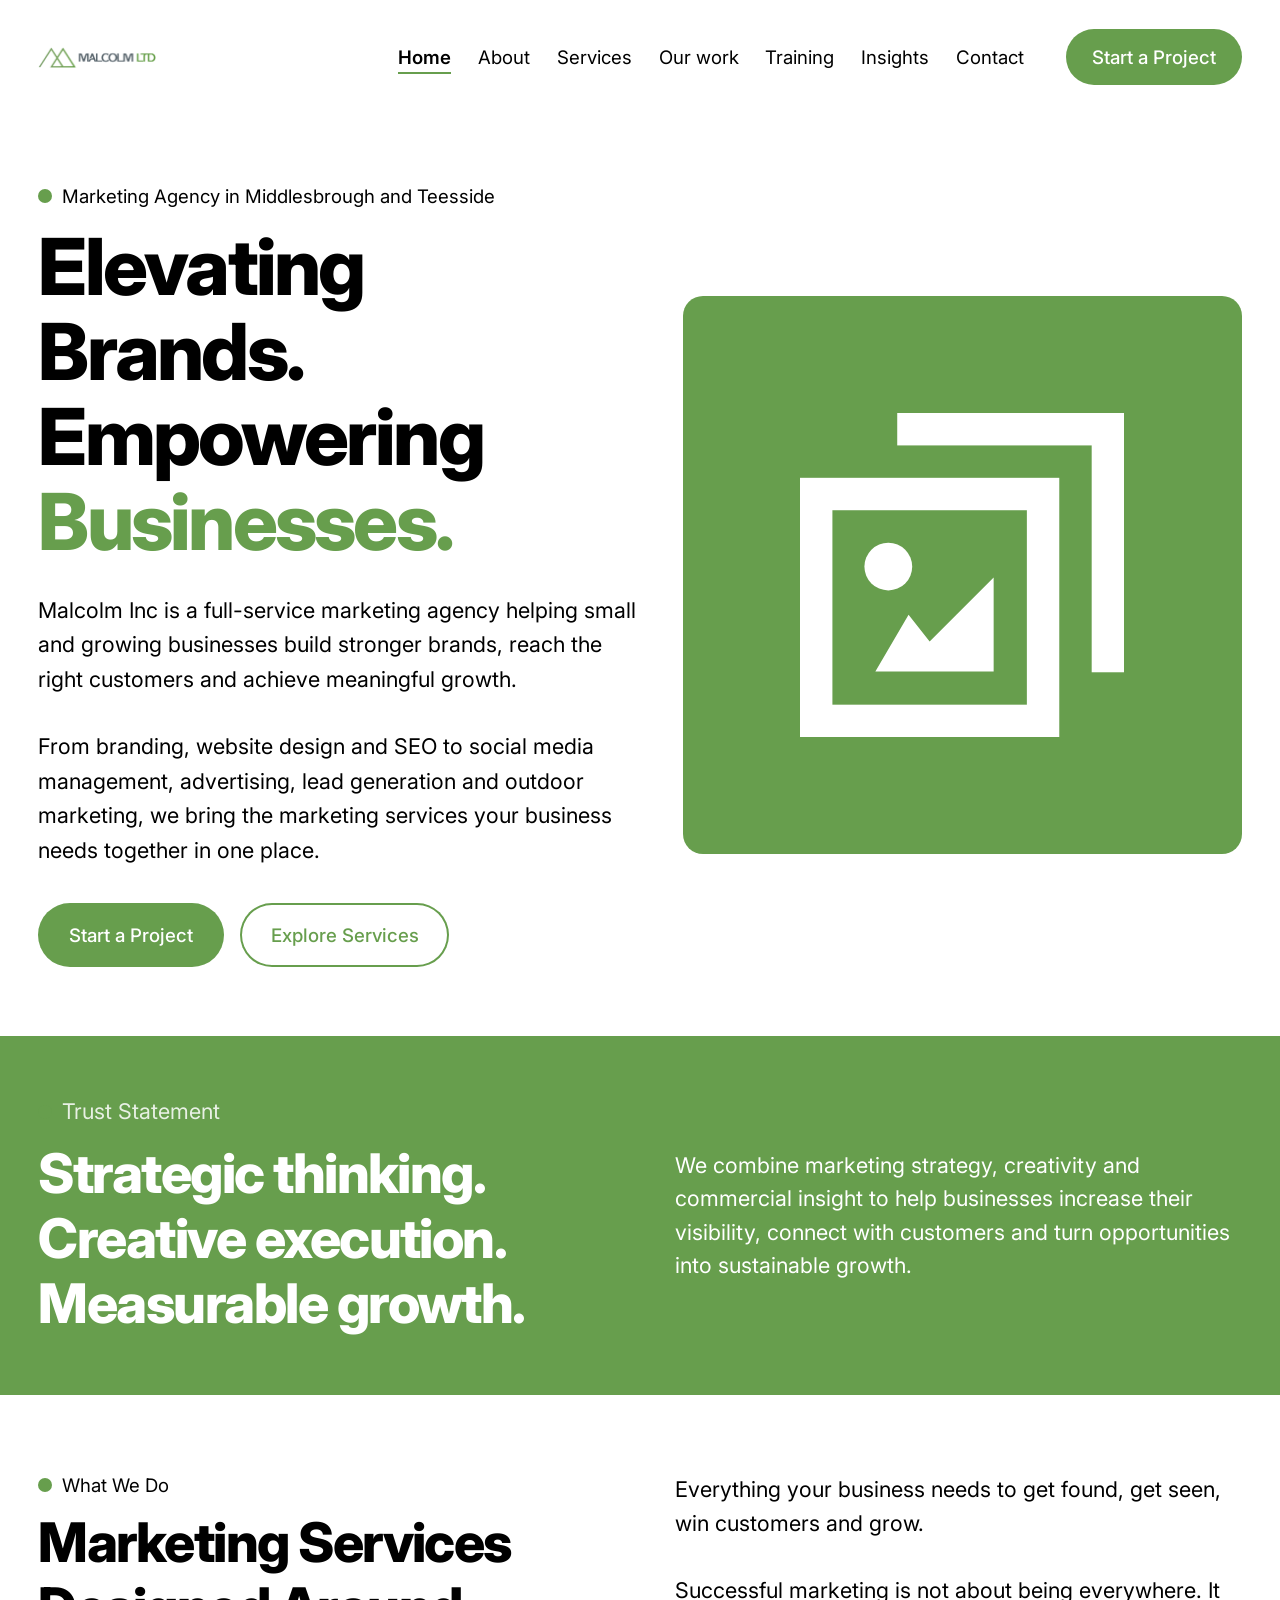
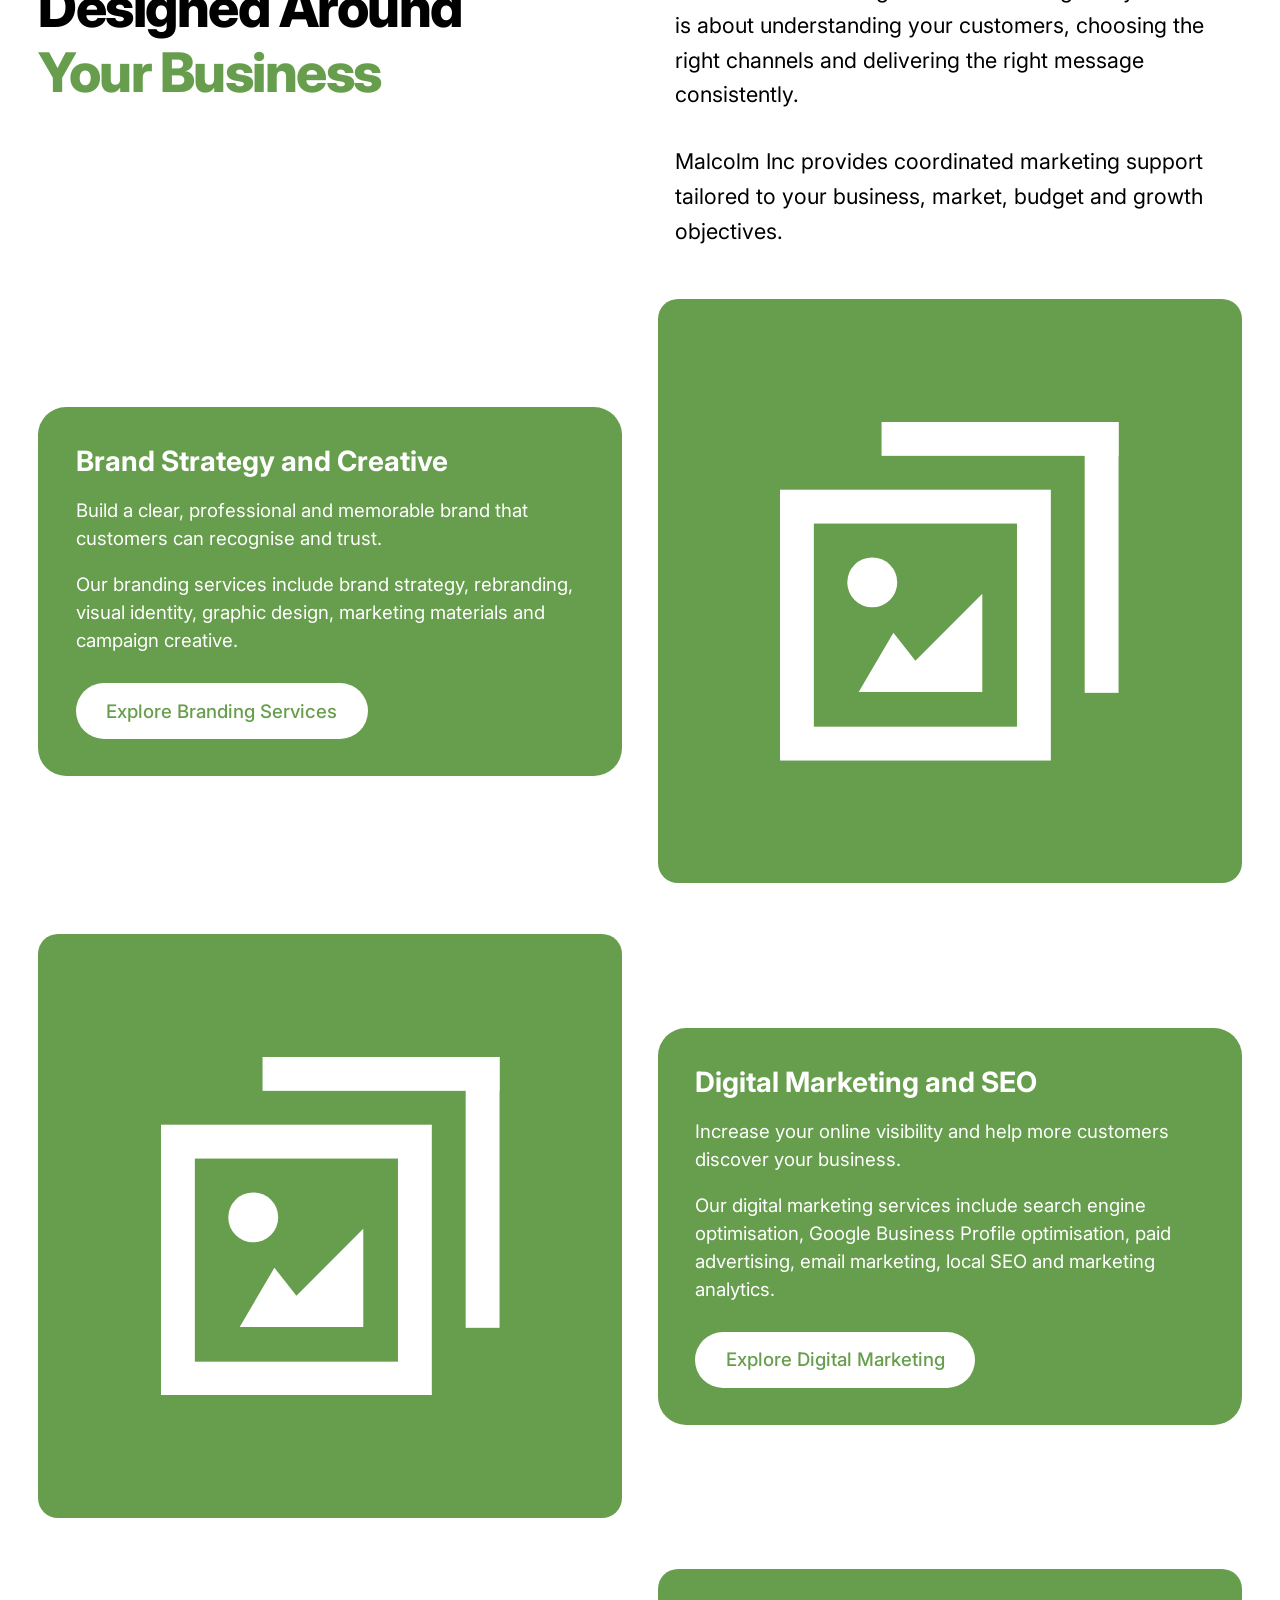
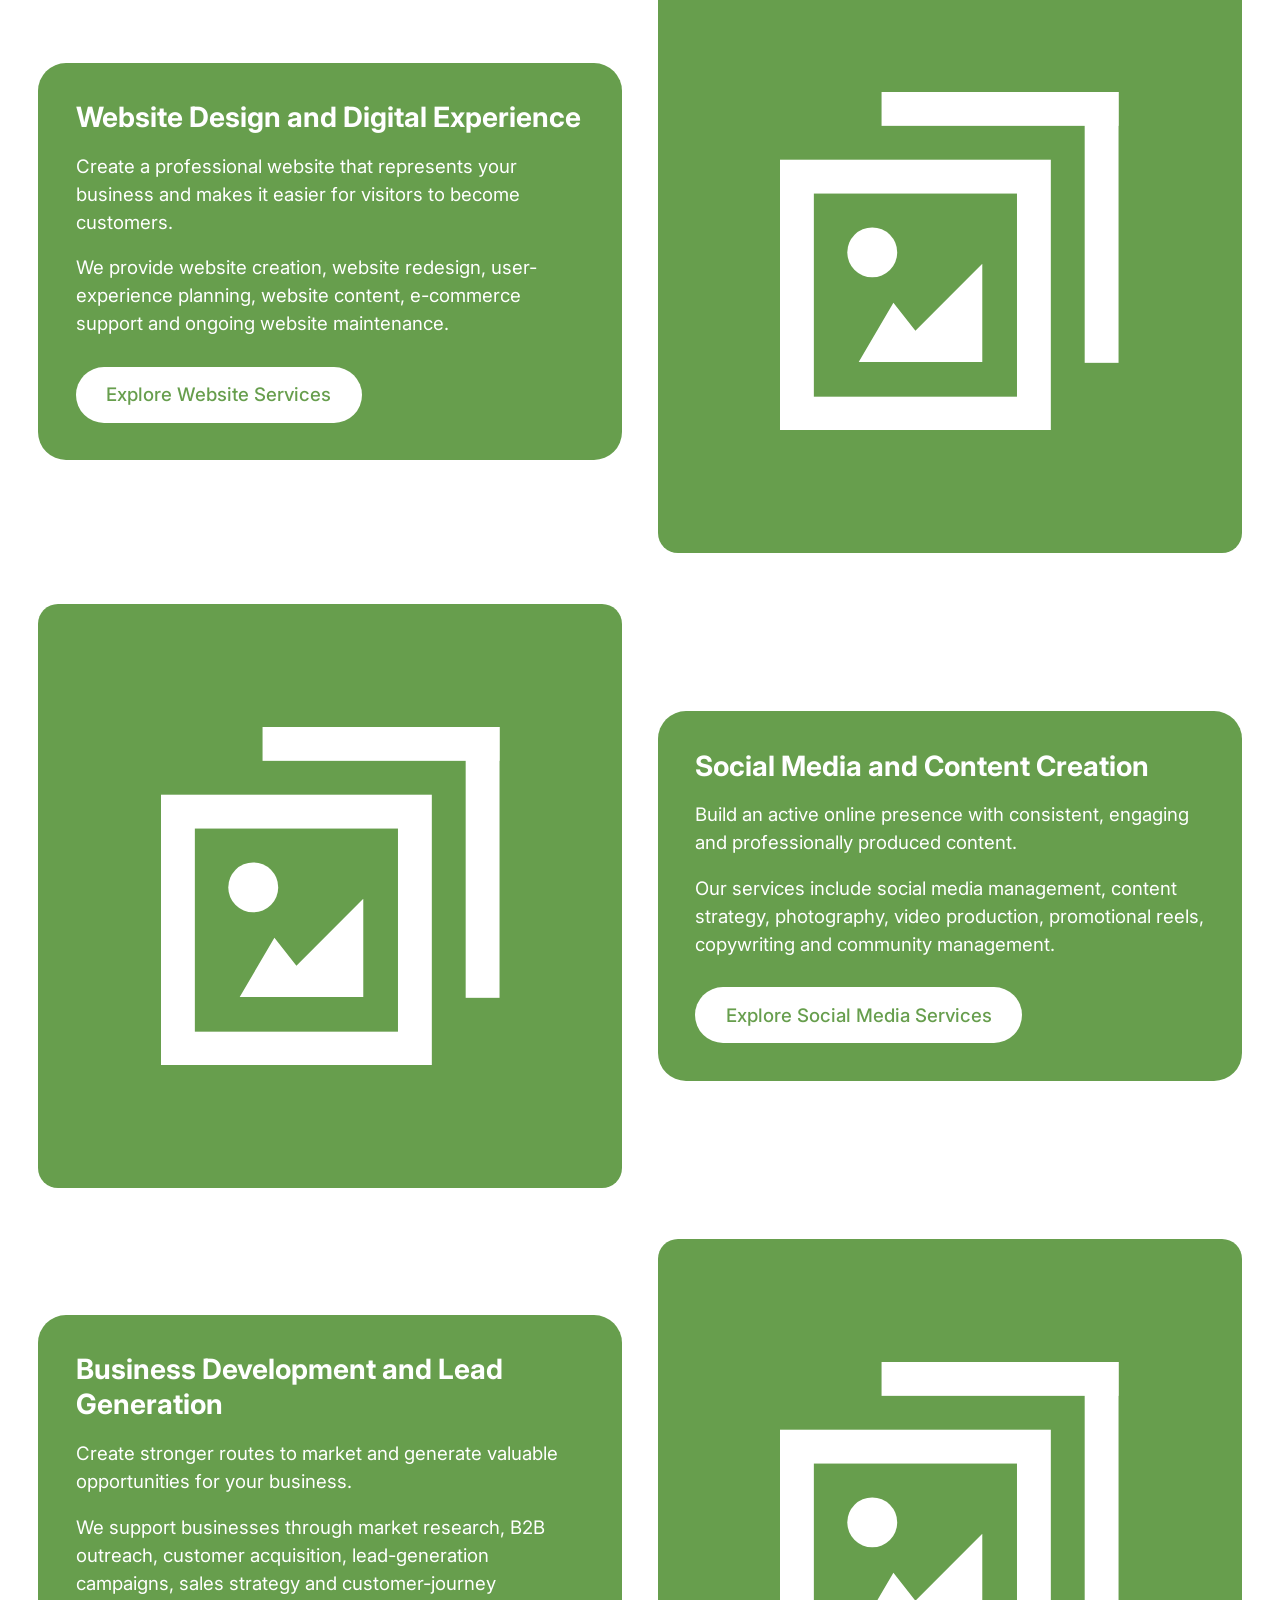
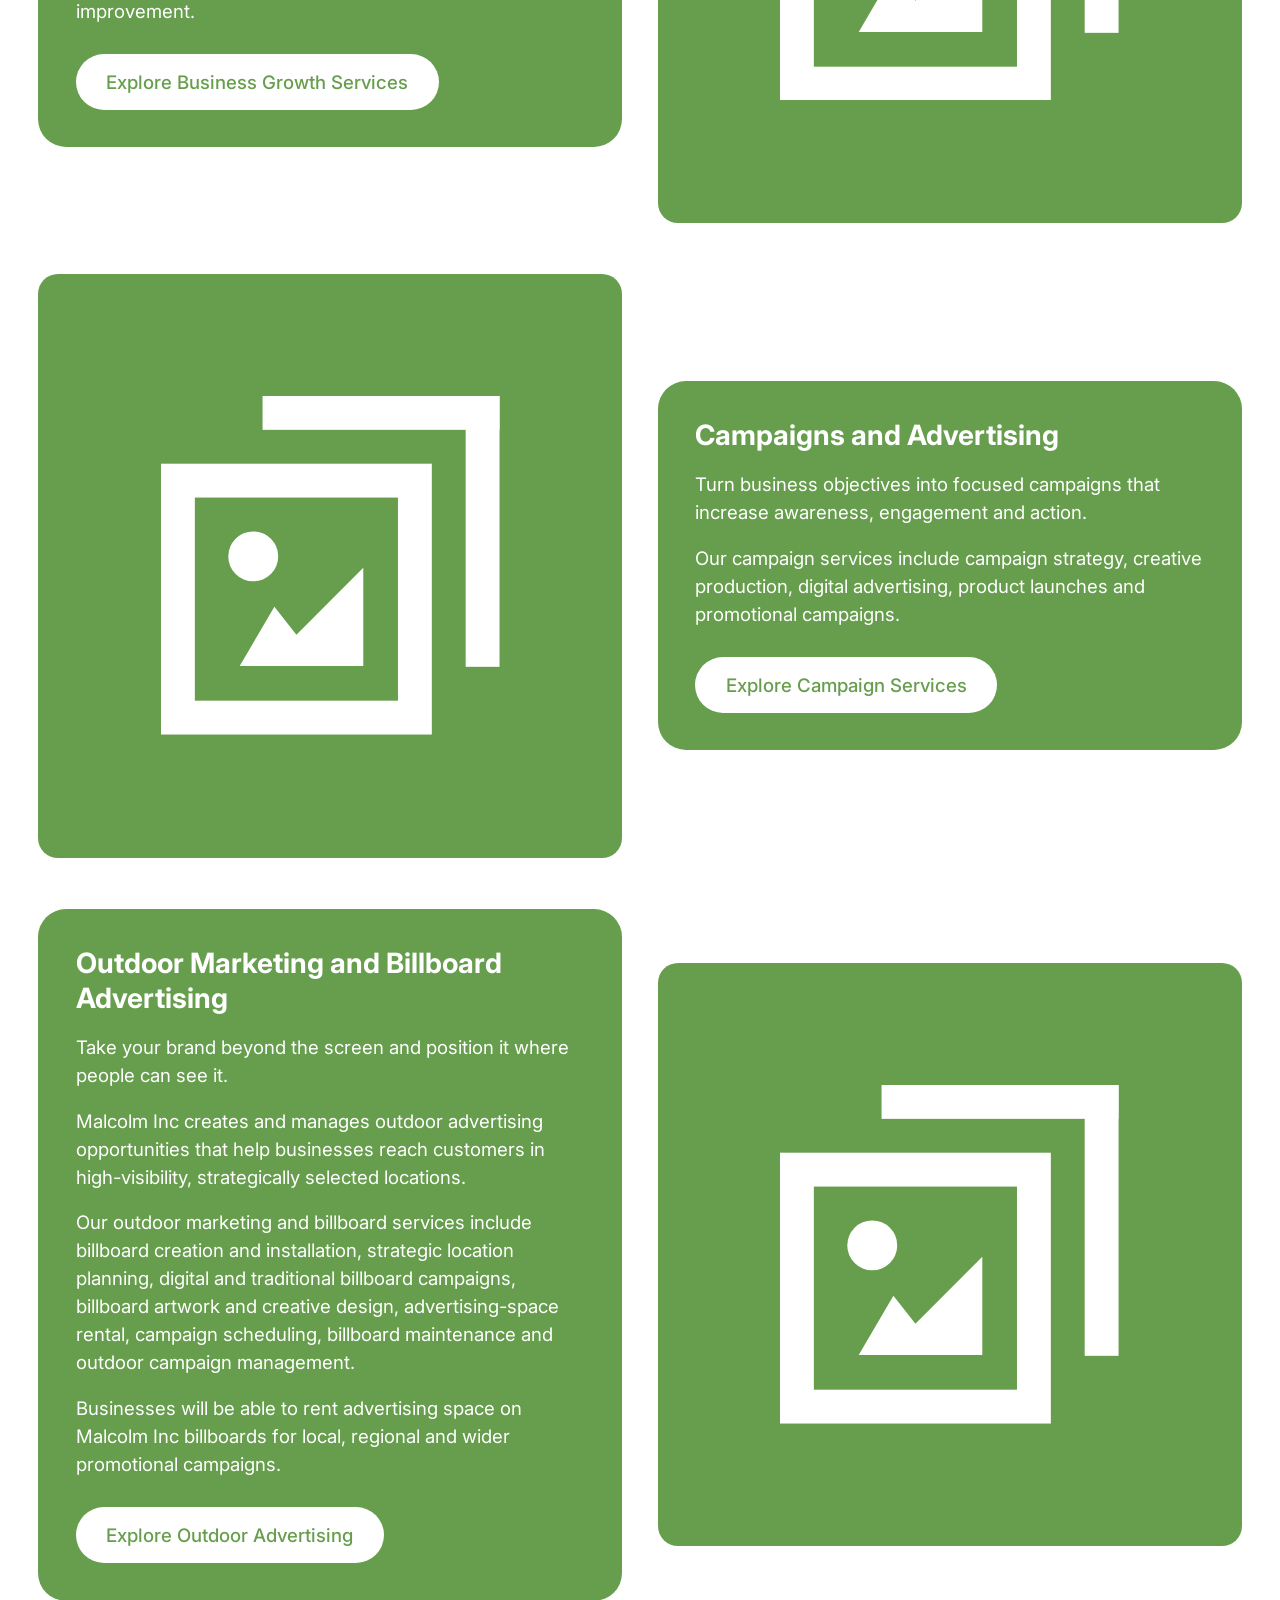
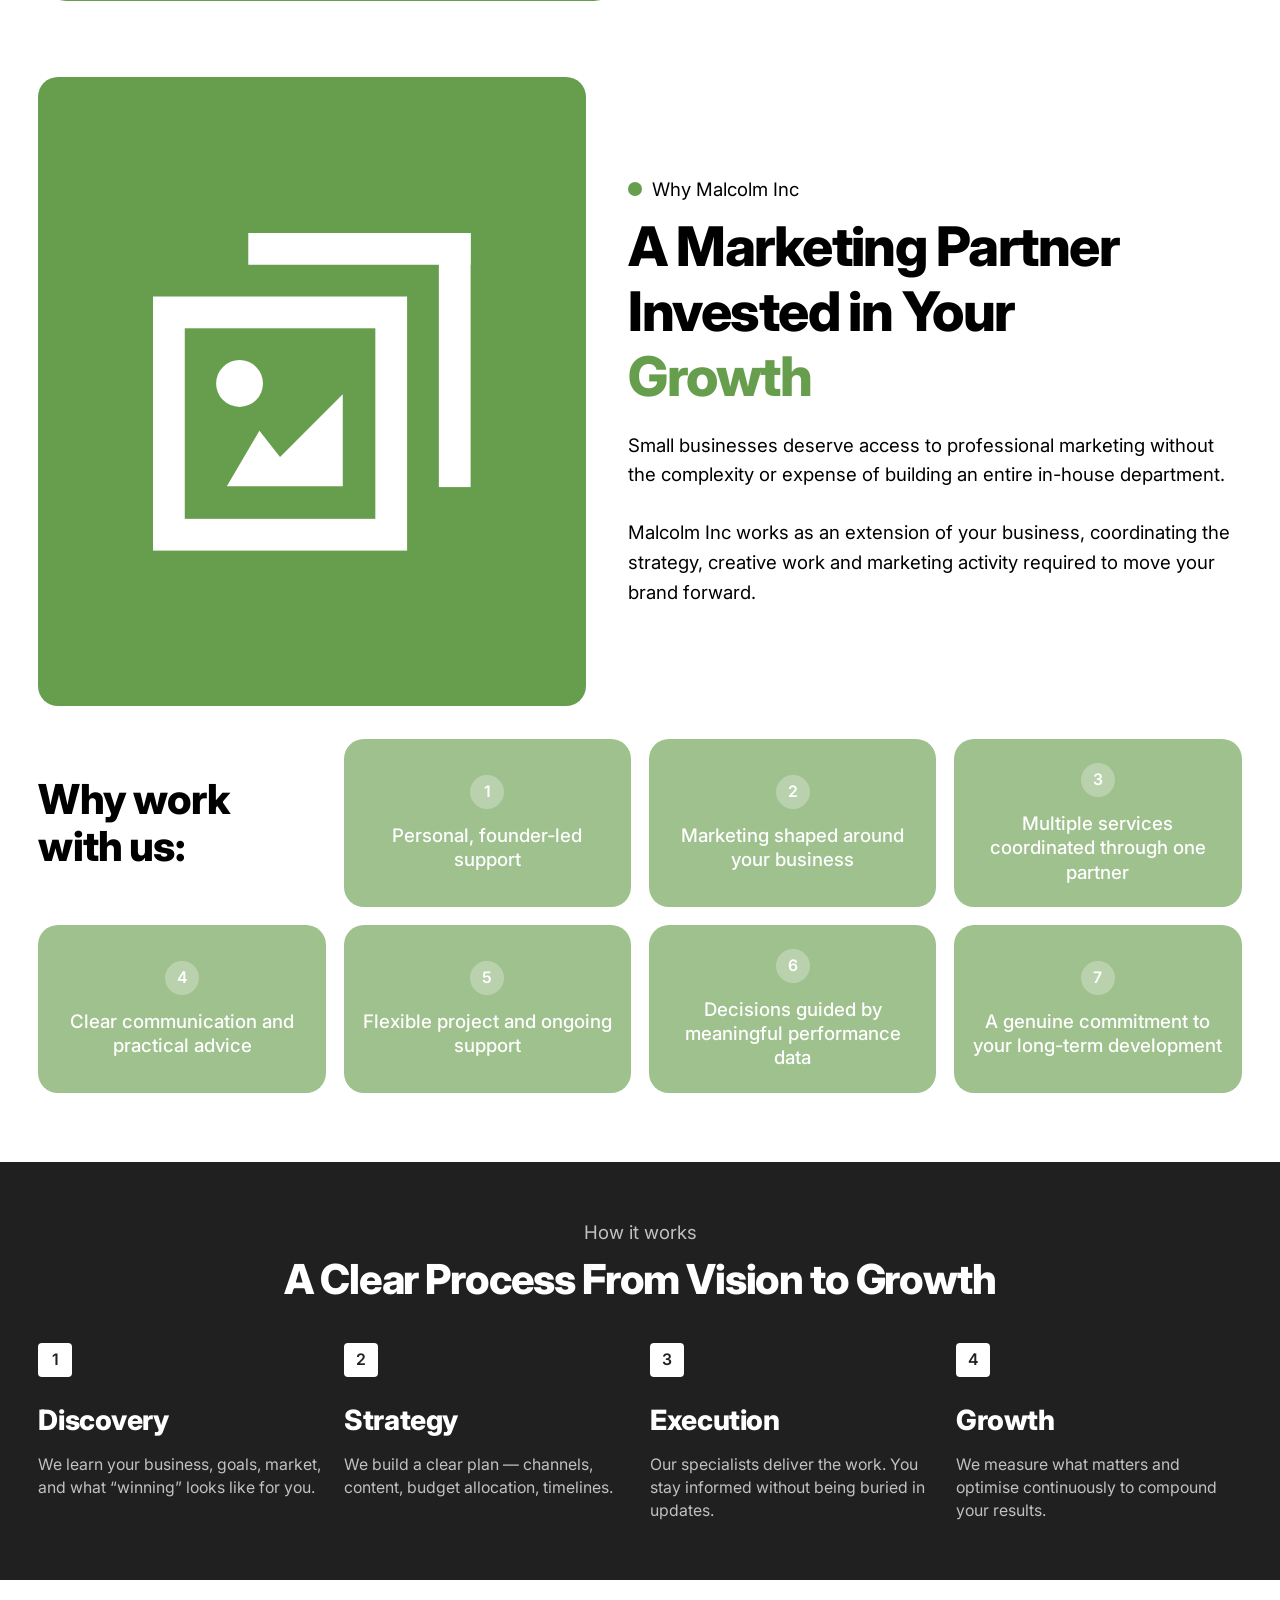
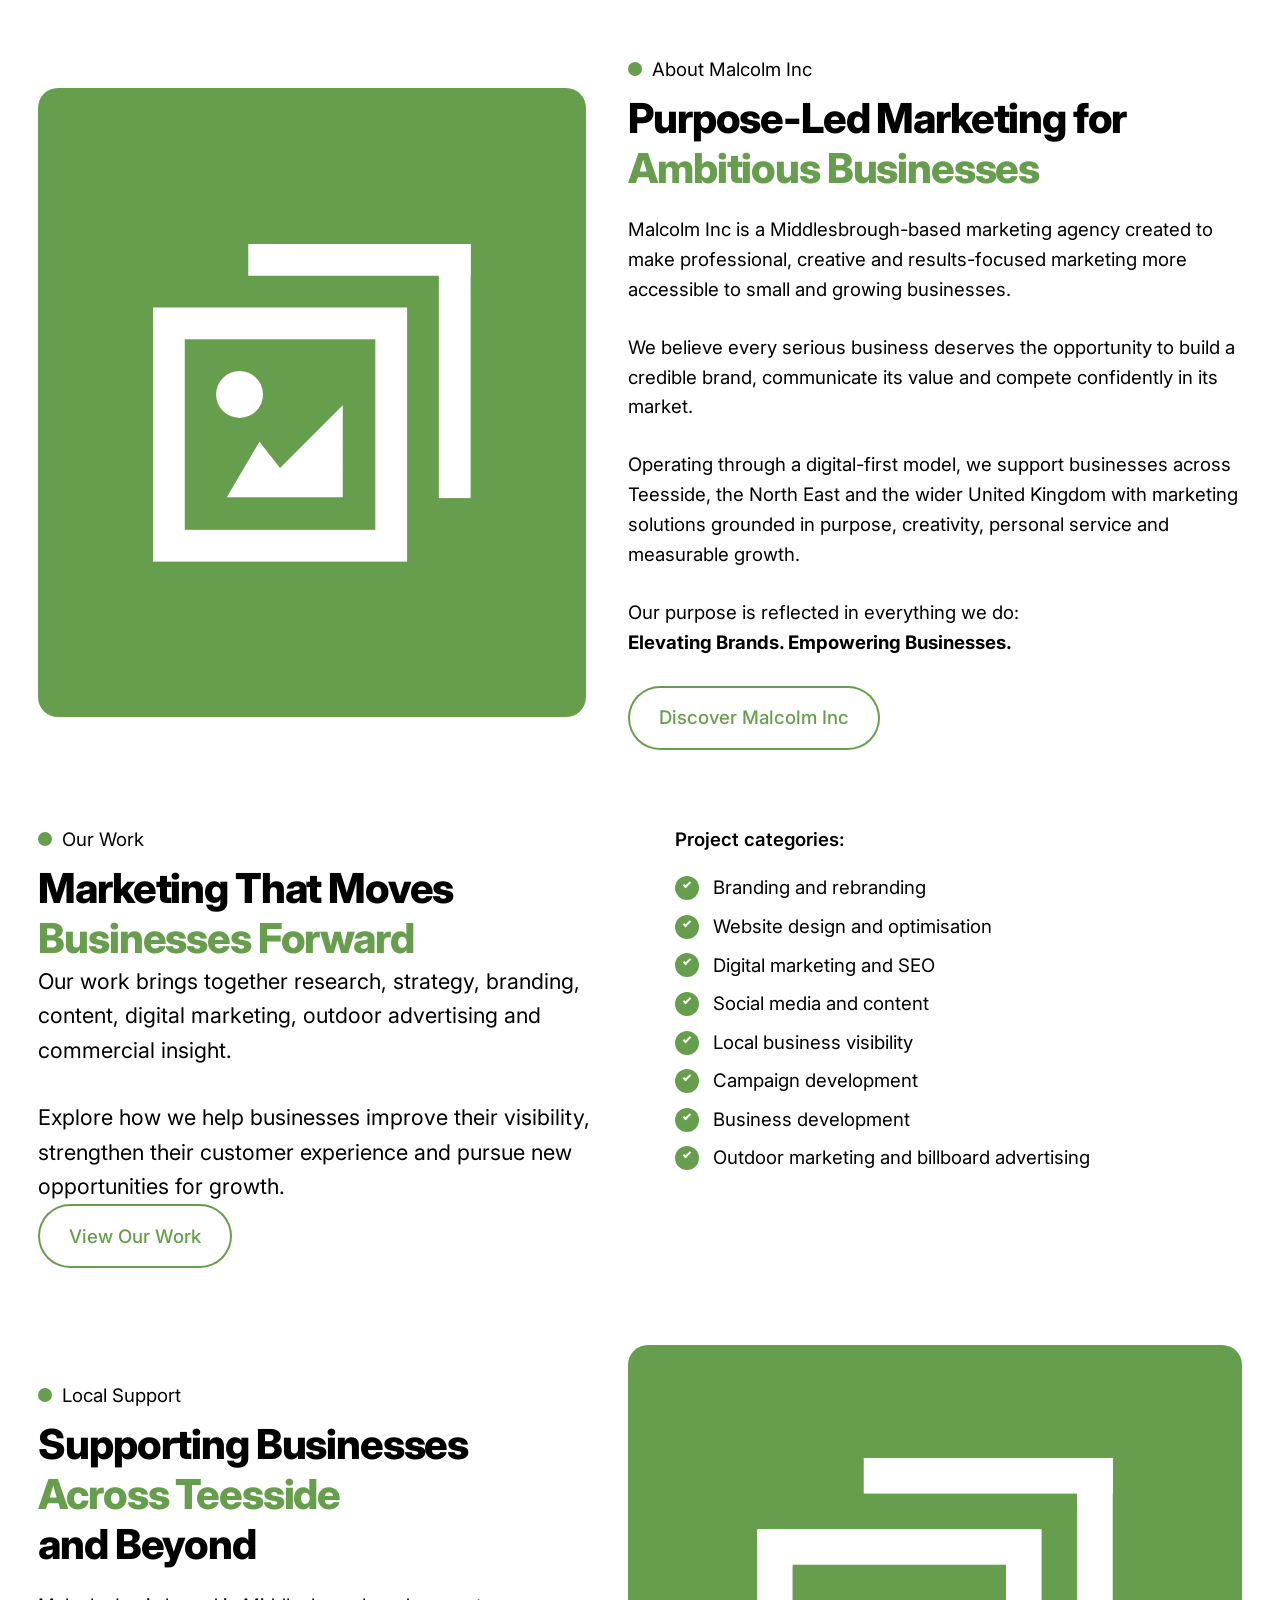
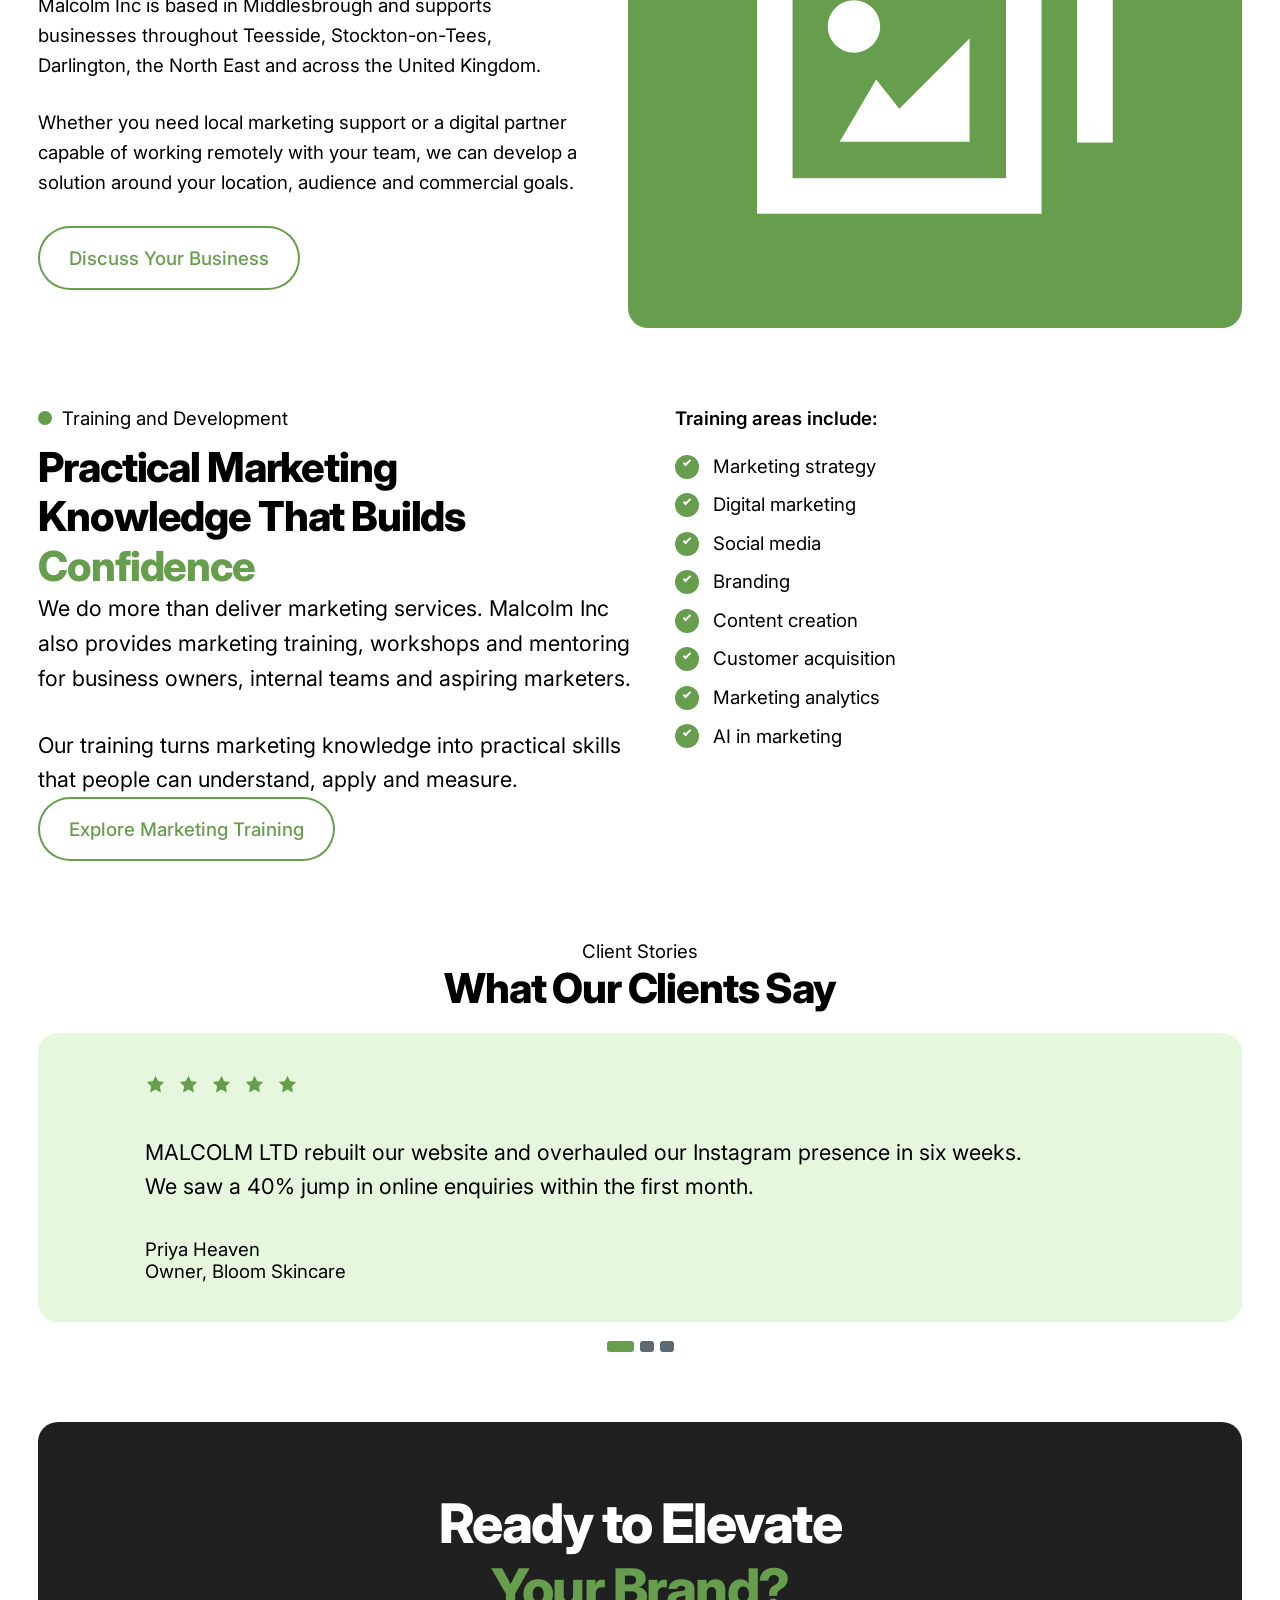
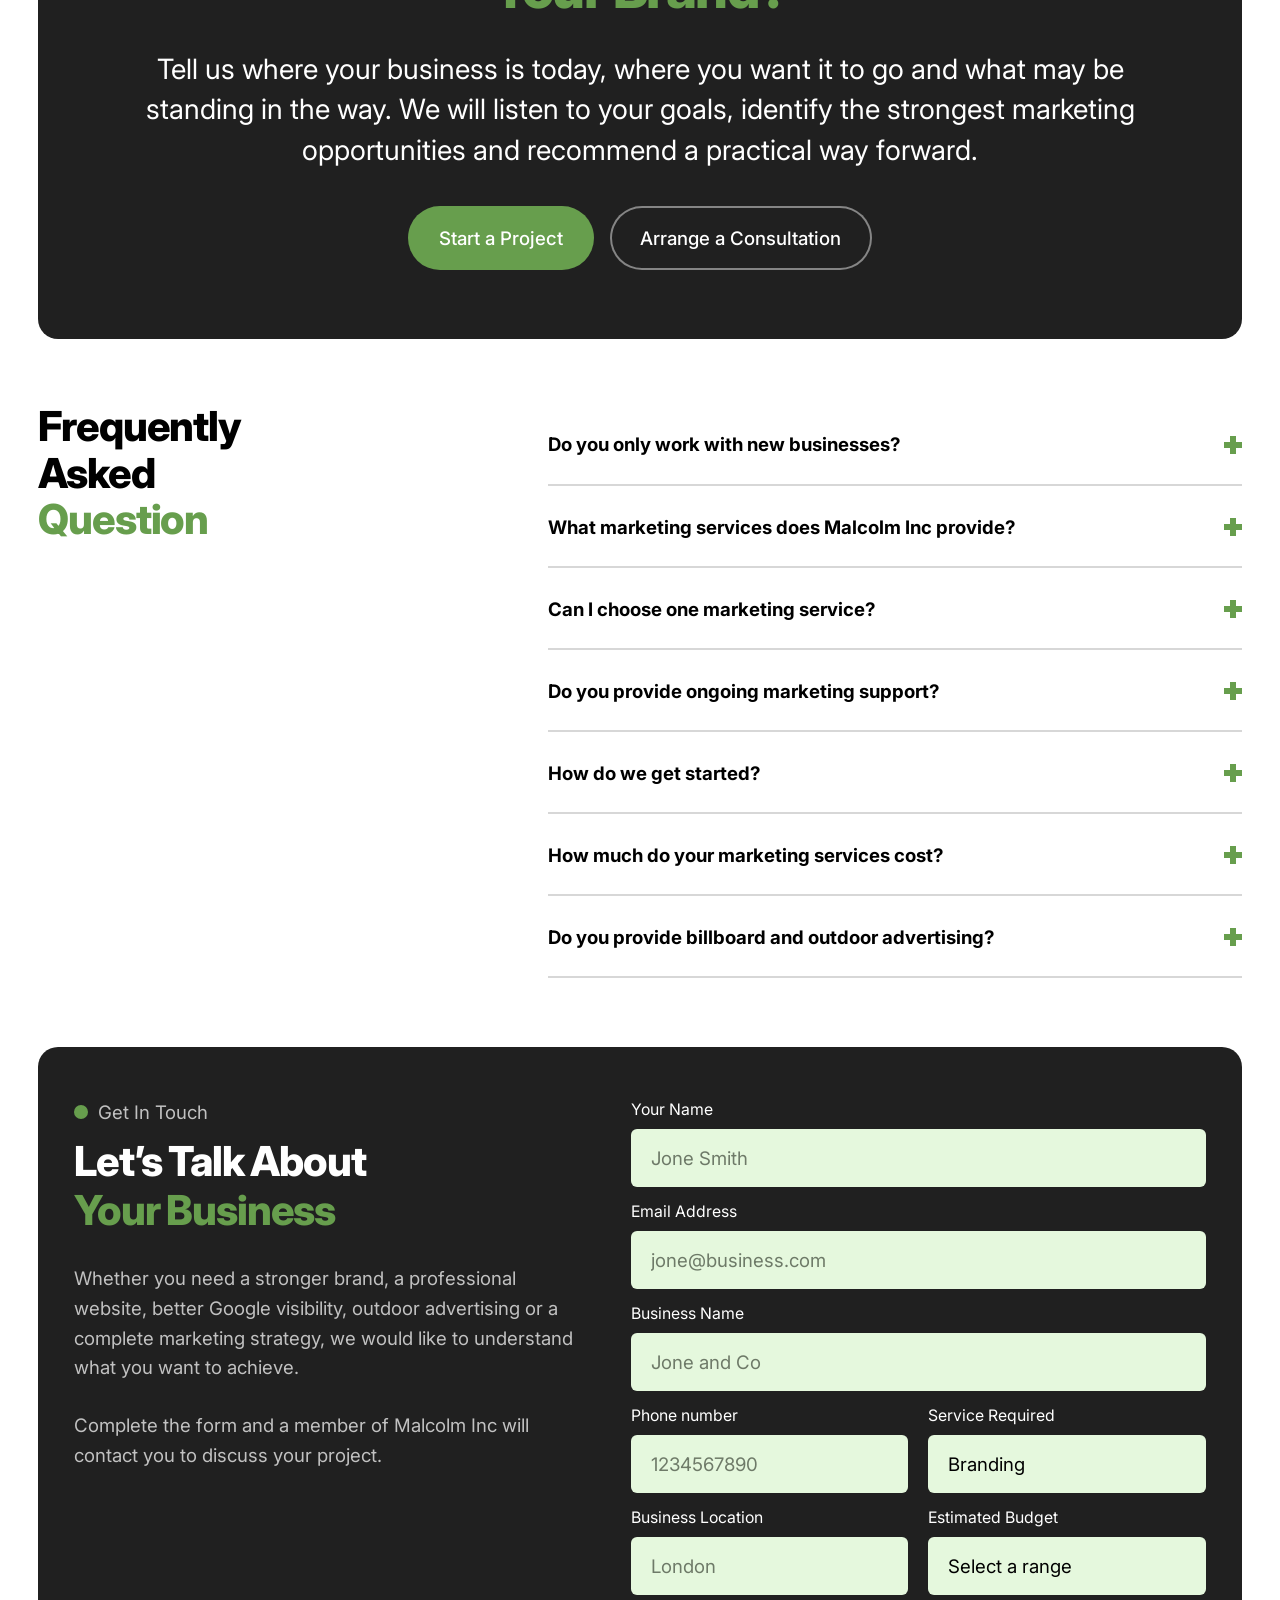
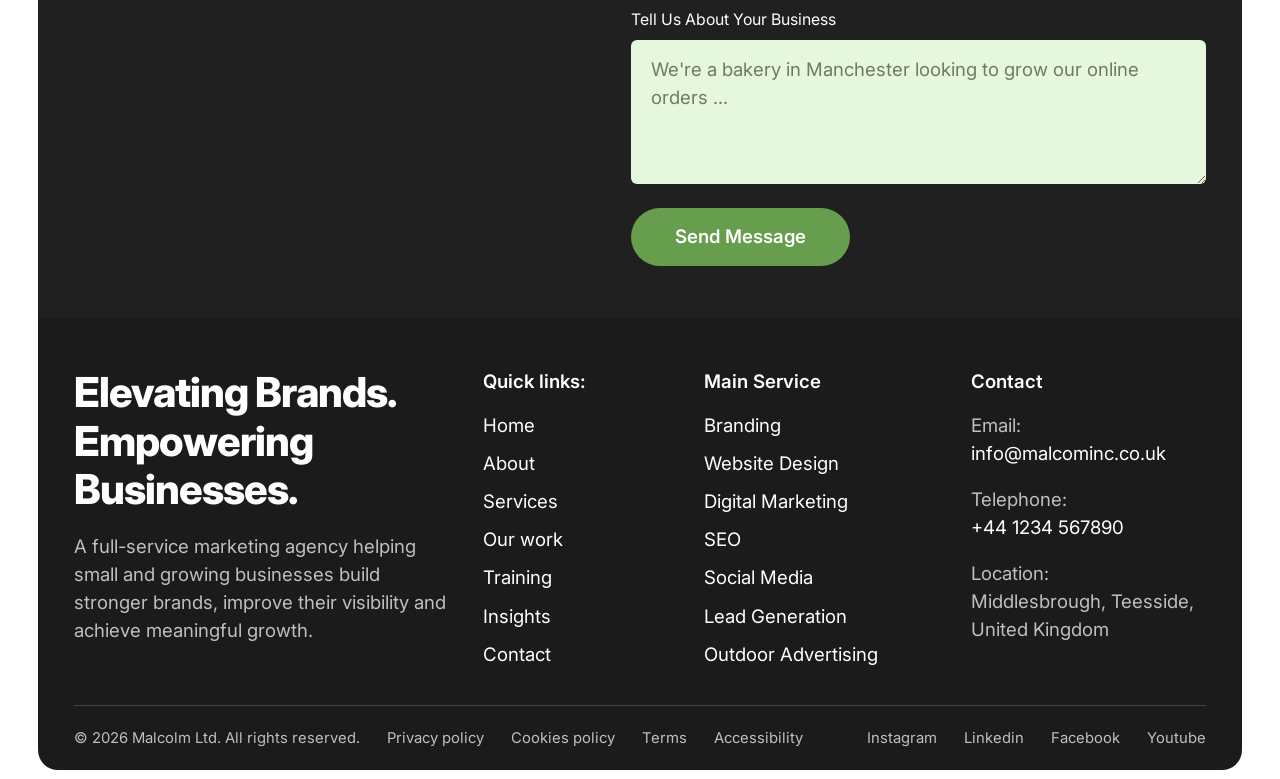
==== commit 44a9cb99: "Use info@malcominc.co.uk as the contact address Replaces hello@malcolmltd.com everywhere it appeared" ====
--- a/index.html
+++ b/index.html
@@ -41,9 +41,9 @@
       <a href="about.html">About</a>
       <a href="services.html">Services</a>
       <a href="#work">Our work</a>
-      <a href="#training">Training</a>
+      <a href="training.html">Training</a>
       <a href="#insights">Insights</a>
-      <a href="#contact">Contact</a>
+      <a href="contact.html">Contact</a>
       <a class="btn btn-primary btn-sm nav-cta" href="#contact">Start a Project</a>
     </nav>
 
@@ -607,7 +607,7 @@
         <form class="contact-form form-grid" id="contactForm" novalidate
               action="https://api.web3forms.com/submit" method="POST">
           <input type="hidden" name="access_key" value="">
-          <input type="hidden" name="subject" value="New enquiry from malcolminc.co.uk">
+          <input type="hidden" name="subject" value="New enquiry from malcominc.co.uk">
           <input type="hidden" name="from_name" value="Malcolm Inc website">
           <input type="checkbox" name="botcheck" class="sr-only" tabindex="-1" autocomplete="off">
 
@@ -684,9 +684,9 @@
             <li><a href="about.html">About</a></li>
             <li><a href="services.html">Services</a></li>
             <li><a href="#work">Our work</a></li>
-            <li><a href="#training">Training</a></li>
+            <li><a href="training.html">Training</a></li>
             <li><a href="#insights">Insights</a></li>
-            <li><a href="#contact">Contact</a></li>
+            <li><a href="contact.html">Contact</a></li>
           </ul>
         </nav>
 
@@ -707,7 +707,7 @@
           <h2>Contact</h2>
           <!-- TODO: replace with the official Malcolm Inc address and number -->
           <ul class="footer-contact">
-            <li>Email: <br><a href="mailto:hello@malcolmltd.com">hello@malcolmltd.com</a></li>
+            <li>Email: <br><a href="mailto:info@malcominc.co.uk">info@malcominc.co.uk</a></li>
             <li>Telephone: <br><a href="tel:+441234567890">+44 1234 567890</a></li>
             <li>Location: <br>Middlesbrough, Teesside, United Kingdom</li>
           </ul>
--- a/css/styles.css
+++ b/css/styles.css
@@ -527,6 +527,11 @@
 }
 .on-dark .tick-list li::before { background: var(--white); }
 .on-dark .tick-list li::after { border-color: var(--dark); }
+/* On a green background the green tick disc vanishes — invert it */
+.band-green .tick-list li::before,
+.svc-card .tick-list li::before { background: var(--white); }
+.band-green .tick-list li::after,
+.svc-card .tick-list li::after { border-color: var(--green); }
 
 /* --------------------------------------------------------------------------
    13. Testimonials
@@ -847,6 +852,153 @@
 }
 .founder-name { font-size: var(--fs-h2); font-weight: 800; line-height: 1.15; letter-spacing: -0.025em; }
 .founder-role { margin-top: 14px; color: var(--ink-soft); }
+
+/* --------------------------------------------------------------------------
+   19b. Training page
+   -------------------------------------------------------------------------- */
+.train-area + .train-area { margin-top: clamp(40px, 4vw, 70px); }
+.train-area h3 { font-size: var(--fs-h4); font-weight: 800; letter-spacing: -0.015em; }
+.train-area > p { margin-top: clamp(14px, 1.2vw, 20px); font-size: var(--fs-lead); line-height: 1.5; }
+.train-area .topics-label { margin-top: clamp(18px, 1.5vw, 26px); font-size: var(--fs-lead); }
+
+.topics {
+  display: grid;
+  grid-template-columns: repeat(2, minmax(0, 1fr));
+  gap: clamp(14px, 1.5vw, 26px) clamp(20px, 2.2vw, 38px);
+  margin-top: clamp(16px, 1.4vw, 24px);
+}
+.topics li {
+  justify-self: start;
+  display: inline-flex;
+  align-items: center;
+  gap: clamp(16px, 2vw, 34px);
+  max-width: 100%;
+  min-height: clamp(54px, 4.5vw, 78px);
+  padding: 12px clamp(20px, 2.1vw, 36px) 12px clamp(14px, 1.2vw, 20px);
+  background: var(--green);
+  color: var(--white);
+  border-radius: var(--r-pill);
+  font-size: var(--fs-lead);
+  line-height: 1.3;
+}
+.topic-tick { position: relative; flex: none; width: clamp(24px,1.9vw,32px); height: clamp(24px,1.9vw,32px);
+  border-radius: 7px; background: var(--white); }
+.topic-tick::after {
+  content: "";
+  position: absolute;
+  left: 28%; top: 32%;
+  width: 42%; height: 22%;
+  border-left: 2.5px solid var(--green);
+  border-bottom: 2.5px solid var(--green);
+  transform: rotate(-45deg);
+}
+
+.delivery {
+  display: grid;
+  grid-template-columns: repeat(3, minmax(0, 1fr));
+  gap: clamp(20px, 1.6vw, 28px);
+  margin-top: clamp(32px, 3vw, 52px);
+}
+.delivery-card {
+  display: flex;
+  flex-direction: column;
+  padding: clamp(20px, 1.7vw, 30px);
+  background: var(--green);
+  color: var(--white);
+  border-radius: var(--r-card);
+}
+.delivery-card h3 {
+  display: flex;
+  align-items: center;
+  gap: 14px;
+  padding: clamp(10px, 0.9vw, 15px) clamp(16px, 1.4vw, 24px);
+  background: var(--white);
+  color: var(--green);
+  border-radius: var(--r-pill);
+  font-size: var(--fs-body);
+  font-weight: 500;
+}
+.delivery-card h3 svg { flex: none; width: 22px; height: 22px; fill: currentColor; }
+.delivery-card p { margin-top: clamp(24px, 2.6vw, 46px); line-height: 1.5; }
+
+.expect-list {
+  display: grid;
+  gap: clamp(12px, 1.1vw, 18px);
+  margin-top: clamp(28px, 2.6vw, 44px);
+  max-width: 760px;
+  margin-inline: auto;
+  text-align: left;
+}
+
+/* --------------------------------------------------------------------------
+   19c. Contact page
+   -------------------------------------------------------------------------- */
+.enquiry {
+  max-width: 1120px;
+  margin: clamp(32px, 3vw, 52px) auto 0;
+}
+.enquiry-head { text-align: center; }
+.enquiry-head h2 { font-size: var(--fs-h3); font-weight: 800; letter-spacing: -0.02em; }
+.enquiry-head p { margin-top: 10px; font-size: var(--fs-h4); }
+
+.enquiry-grid {
+  display: grid;
+  grid-template-columns: repeat(2, minmax(0, 1fr));
+  gap: clamp(16px, 1.4vw, 24px) clamp(20px, 1.9vw, 32px);
+  margin-top: clamp(28px, 2.6vw, 44px);
+}
+.enquiry-grid > * { min-width: 0; }
+.enquiry-grid .field--full { grid-column: 1 / -1; }
+.enquiry-grid .field label { font-size: var(--fs-h4); font-weight: 400; margin-bottom: 12px; }
+.enquiry-grid .field input,
+.enquiry-grid .field select,
+.enquiry-grid .field textarea {
+  height: clamp(54px, 4vw, 70px);
+  padding-inline: clamp(18px, 1.6vw, 28px);
+  background: #F4F3F3;
+  border-radius: 10px;
+  font-size: var(--fs-lead);
+}
+.enquiry-grid .field textarea { height: auto; min-height: clamp(110px, 8.2vw, 142px); padding-block: 18px; }
+.enquiry-grid .field ::placeholder { color: #8C8C8C; }
+
+.consent {
+  grid-column: 1 / -1;
+  display: flex;
+  align-items: flex-start;
+  gap: 16px;
+  margin-top: clamp(12px, 1vw, 18px);
+  font-size: var(--fs-lead);
+  line-height: 1.45;
+}
+.consent input {
+  flex: none;
+  width: 26px; height: 26px;
+  margin-top: 2px;
+  accent-color: var(--green);
+}
+
+.contact-details { display: grid; gap: clamp(22px, 2vw, 34px); }
+.contact-details dt { font-weight: 600; font-size: var(--fs-lead); }
+.contact-details dd { margin: 8px 0 0; font-size: var(--fs-lead); line-height: 1.5; color: var(--ink-soft); }
+.contact-details a:hover { color: var(--green); }
+
+.fineprint {
+  margin-top: clamp(24px, 2.2vw, 38px);
+  font-size: var(--fs-body);
+  line-height: 1.5;
+  color: var(--on-dark-soft);
+  text-align: center;
+}
+
+/* Inset green CTA (training page) */
+.cta-block--green { background: var(--green); }
+.cta-block--green .accent { color: var(--white); text-decoration: underline; text-underline-offset: 6px; }
+
+.tagline-band {
+  padding-block: clamp(40px, 3.4vw, 58px);
+  text-align: center;
+}
 
 /* --------------------------------------------------------------------------
    20. Scroll reveal
@@ -913,7 +1065,17 @@
   .nav-cta { display: inline-flex; margin-top: 20px; width: 100%; }
 }
 
+@media (max-width: 1080px) {
+  .delivery { grid-template-columns: repeat(2, minmax(0, 1fr)); }
+}
+
+@media (max-width: 940px) {
+  .topics { grid-template-columns: minmax(0, 1fr); }
+  .enquiry-grid { grid-template-columns: minmax(0, 1fr); }
+}
+
 @media (max-width: 760px) {
+  .delivery { grid-template-columns: minmax(0, 1fr); }
   .reasons { grid-template-columns: repeat(2, minmax(0, 1fr)); }
   .values, .support-cards { grid-template-columns: minmax(0, 1fr); }
   .form-grid { grid-template-columns: minmax(0, 1fr); }
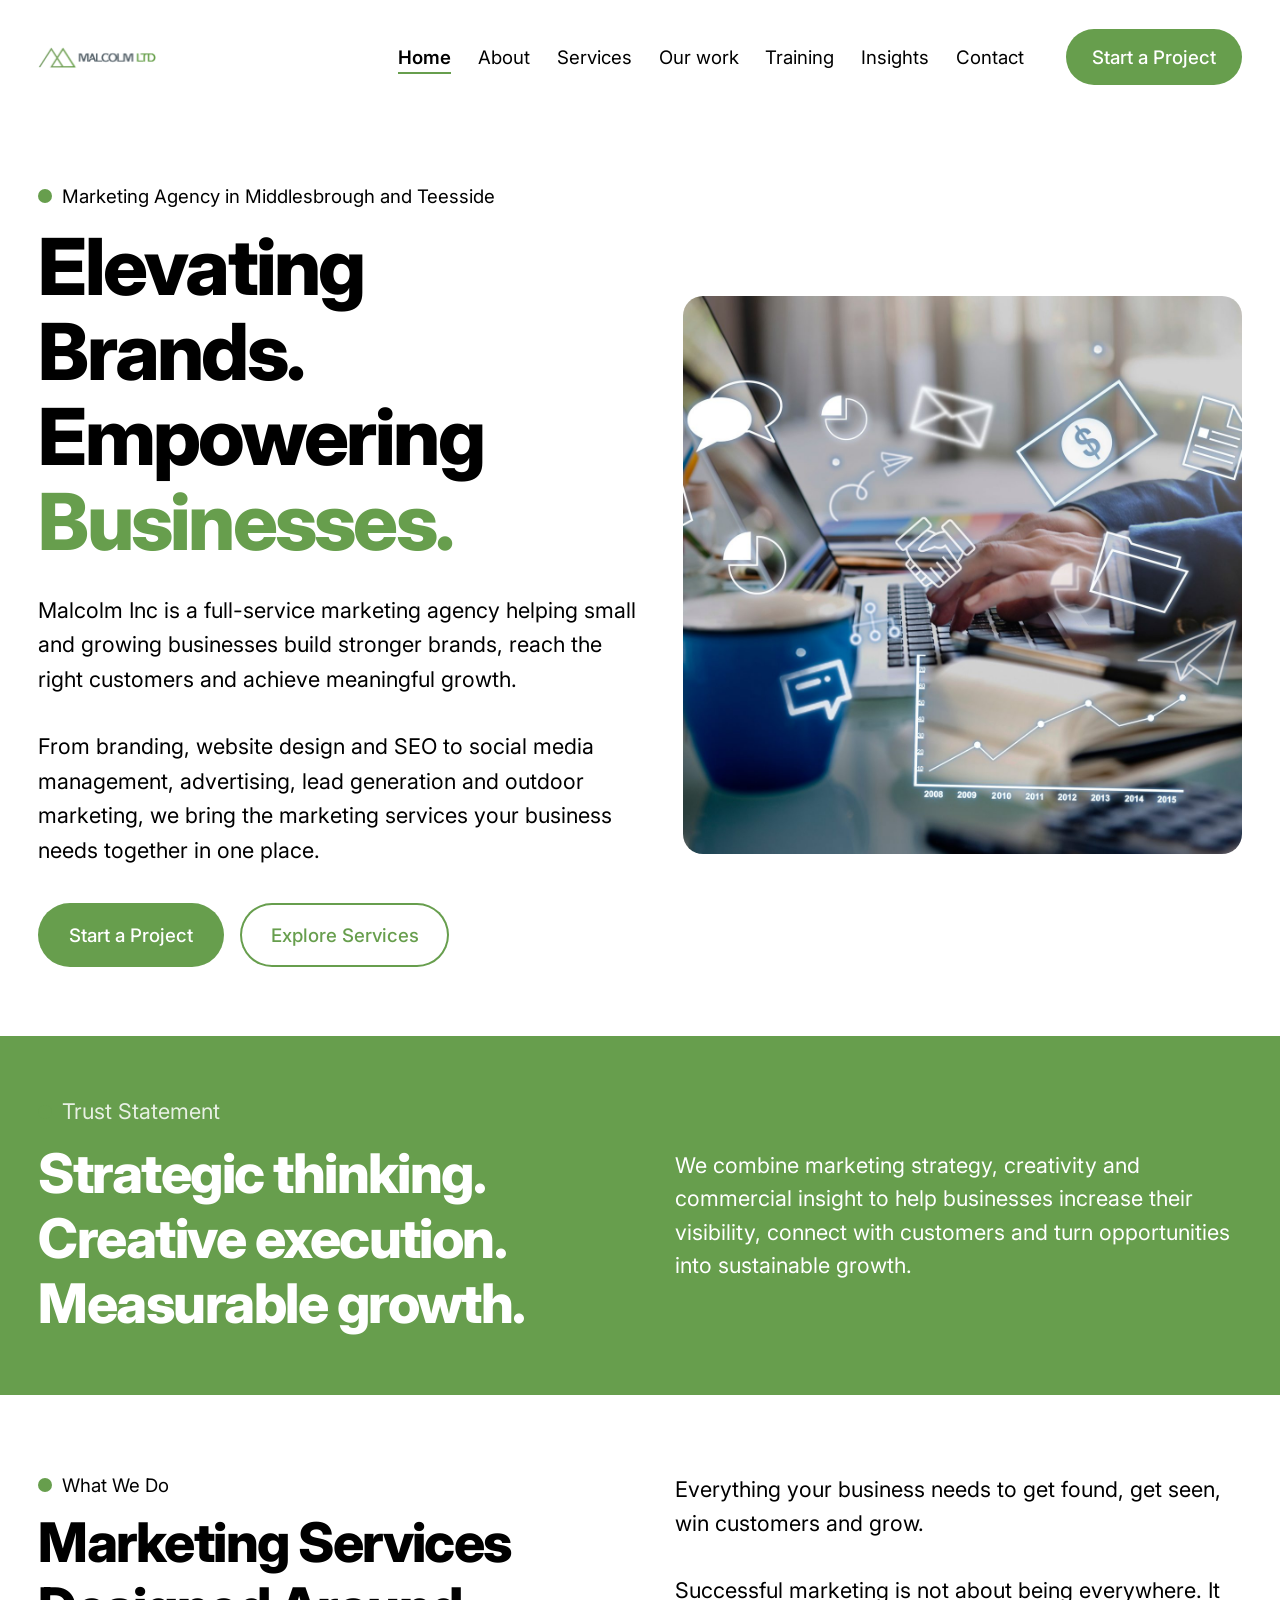
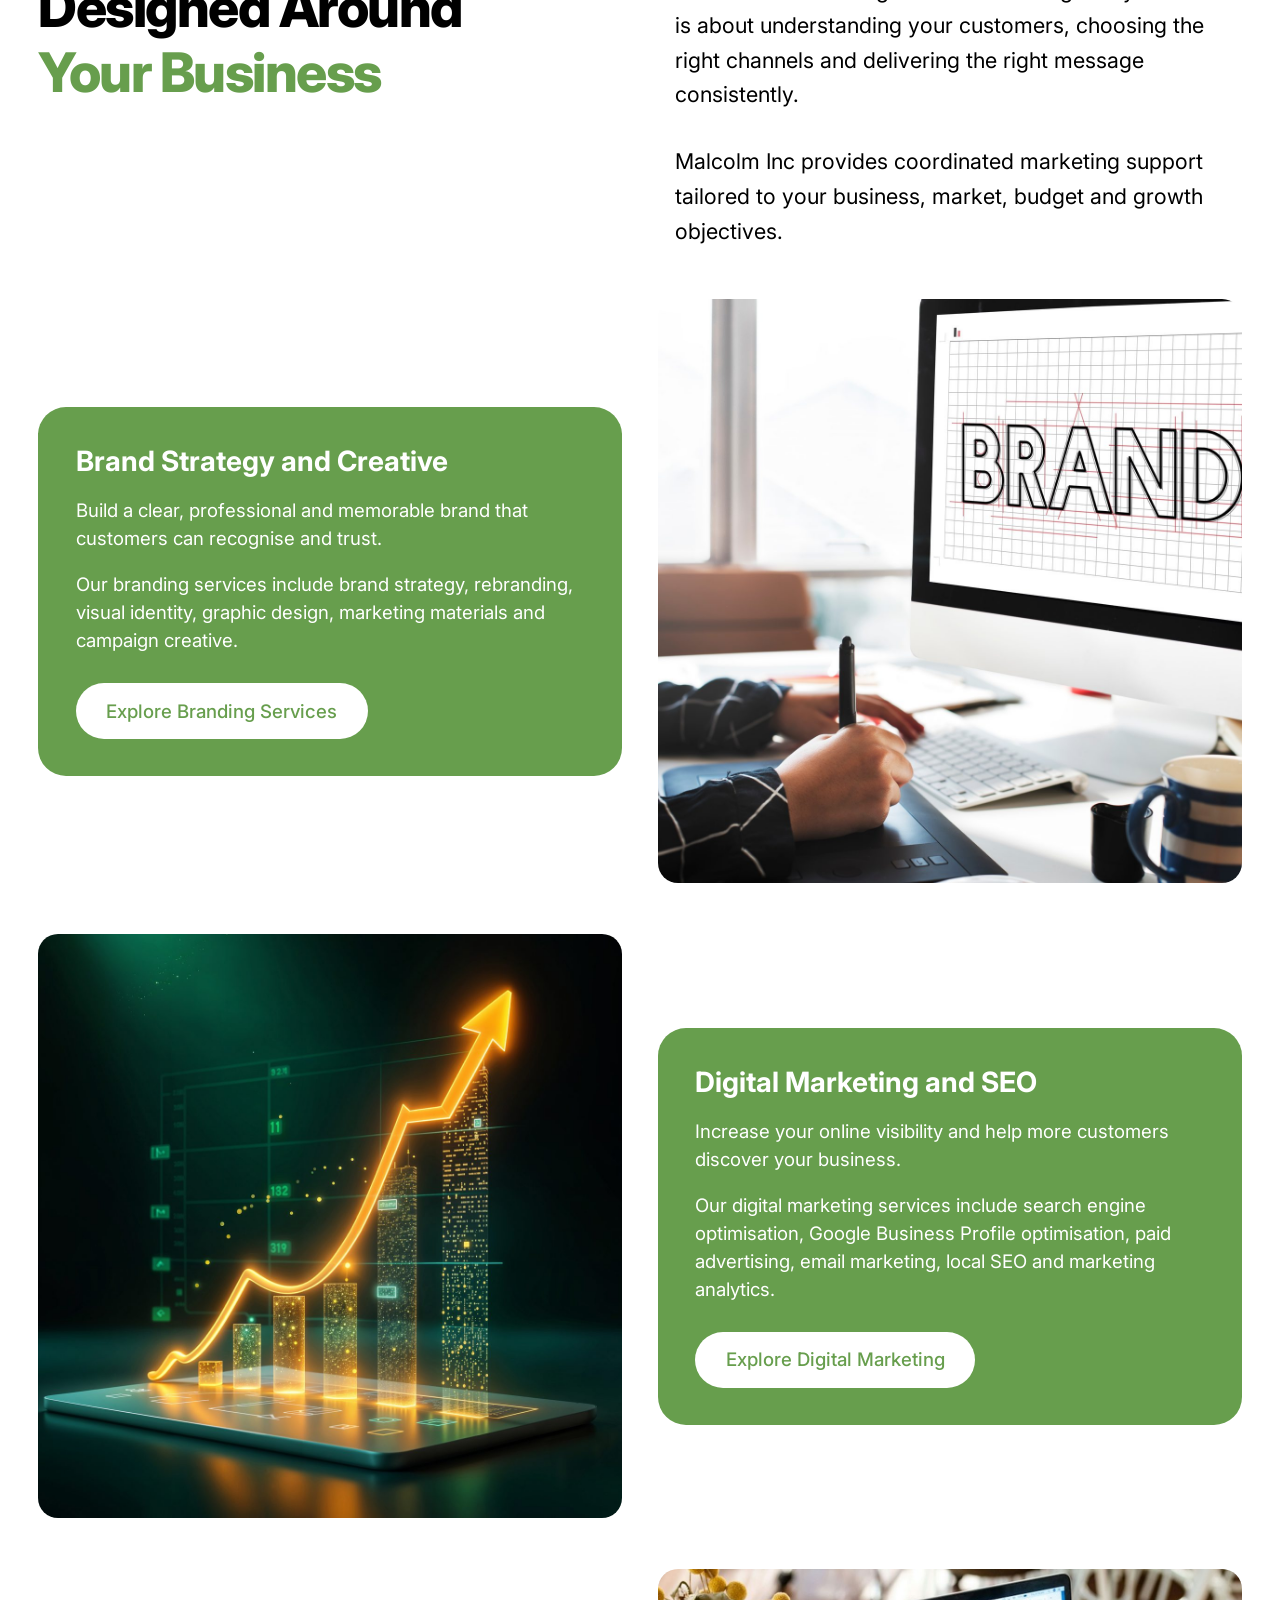
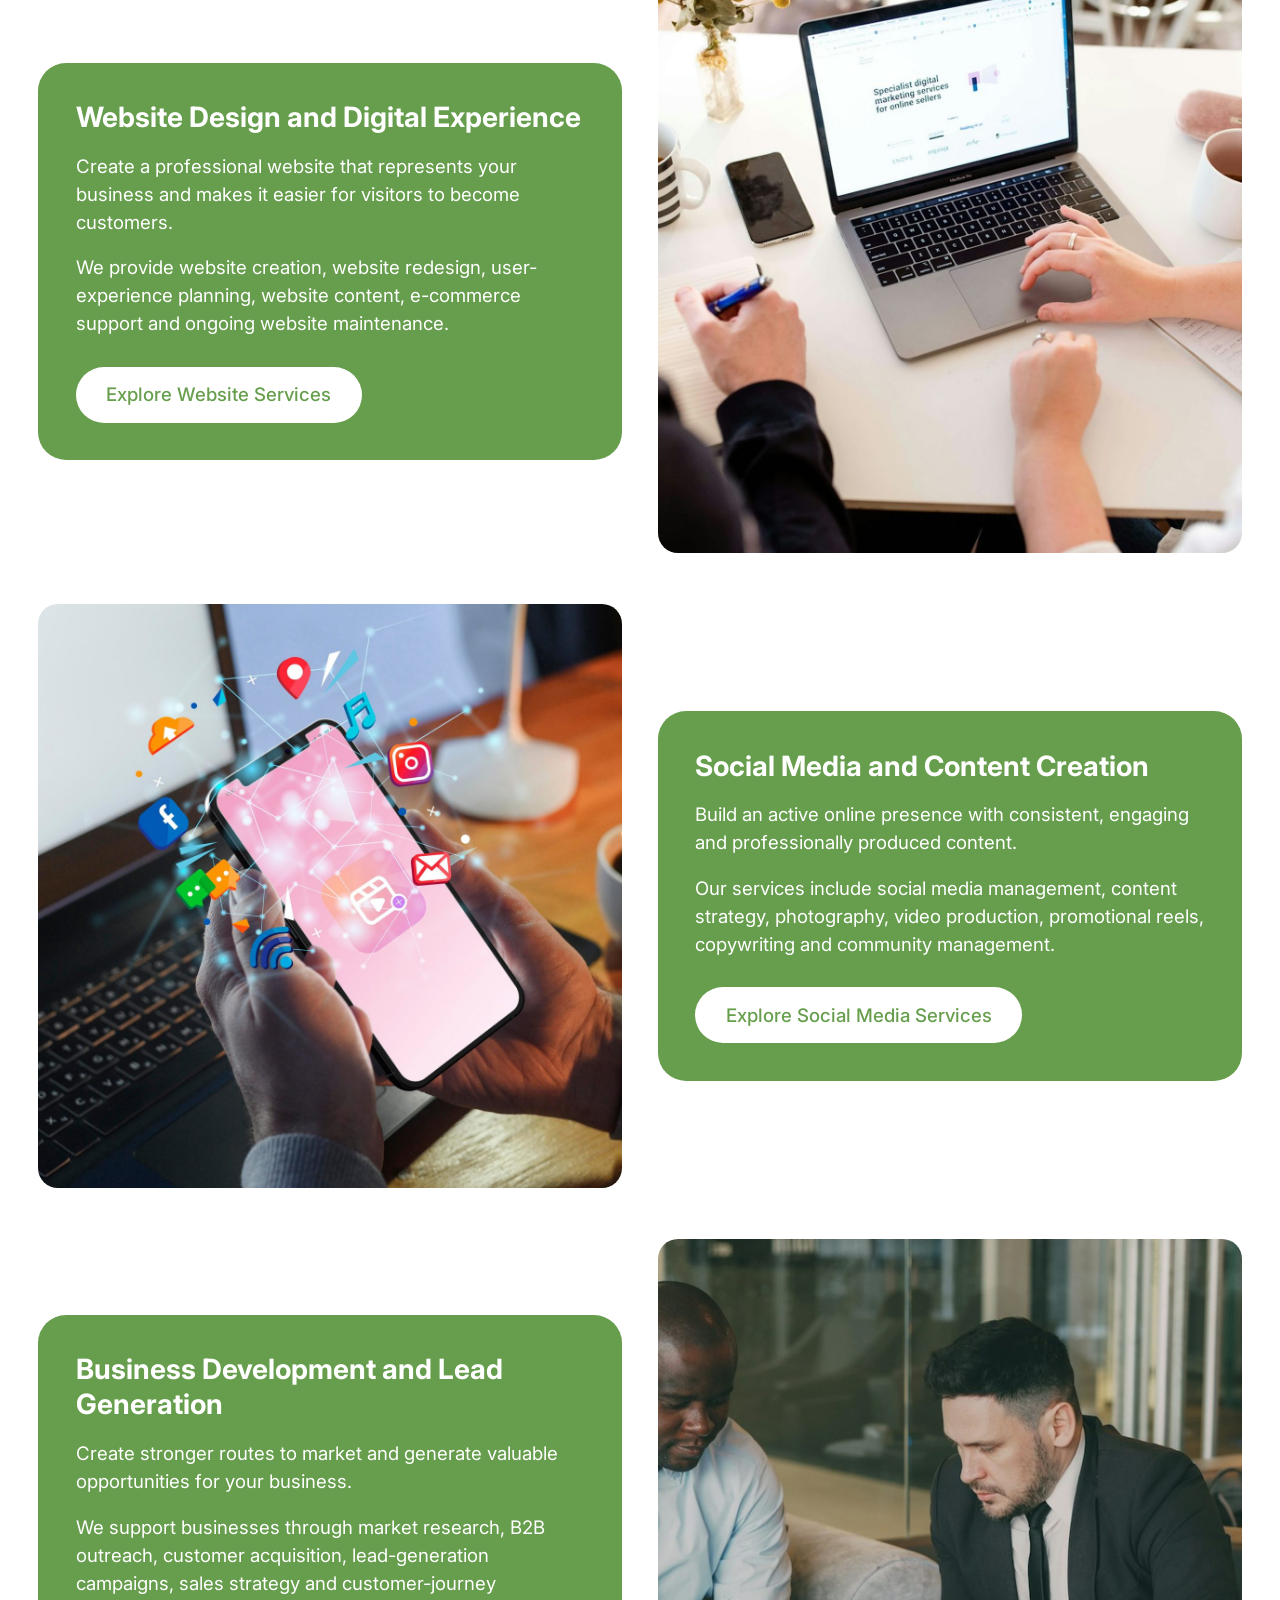
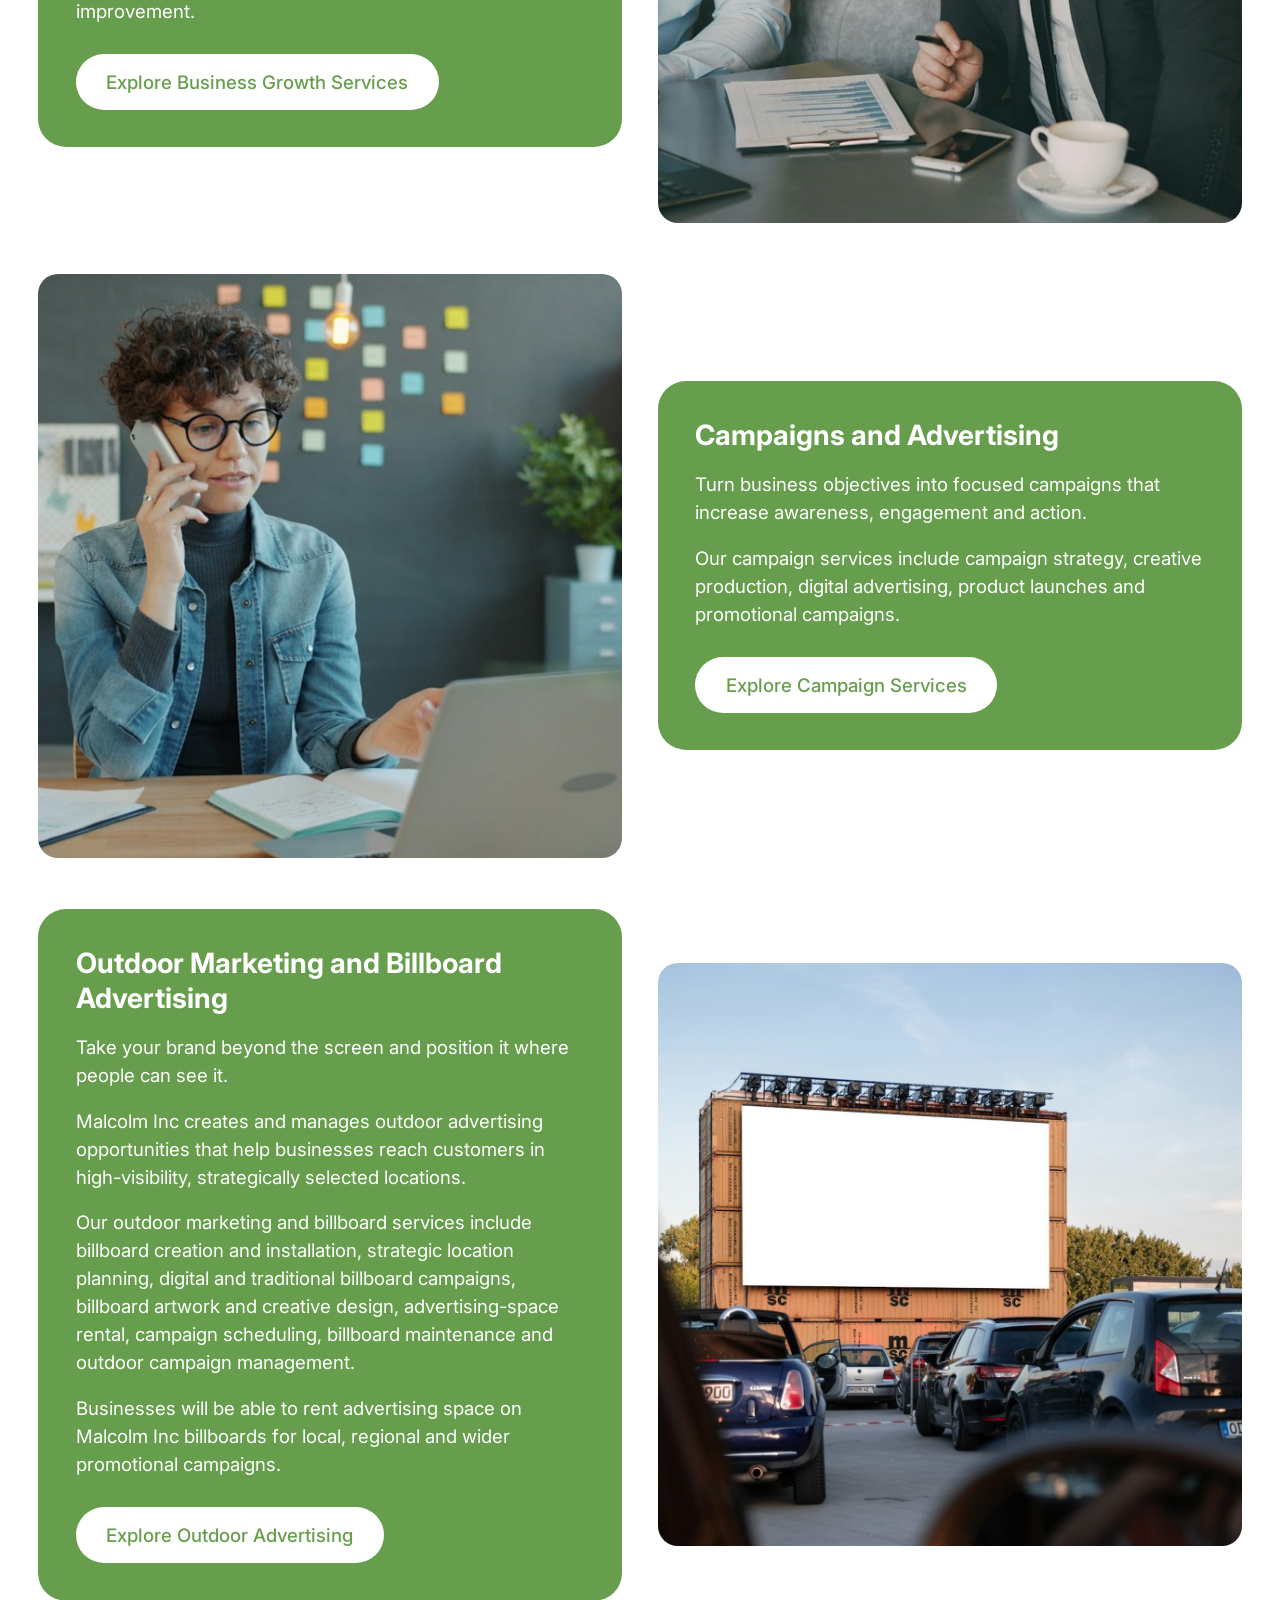
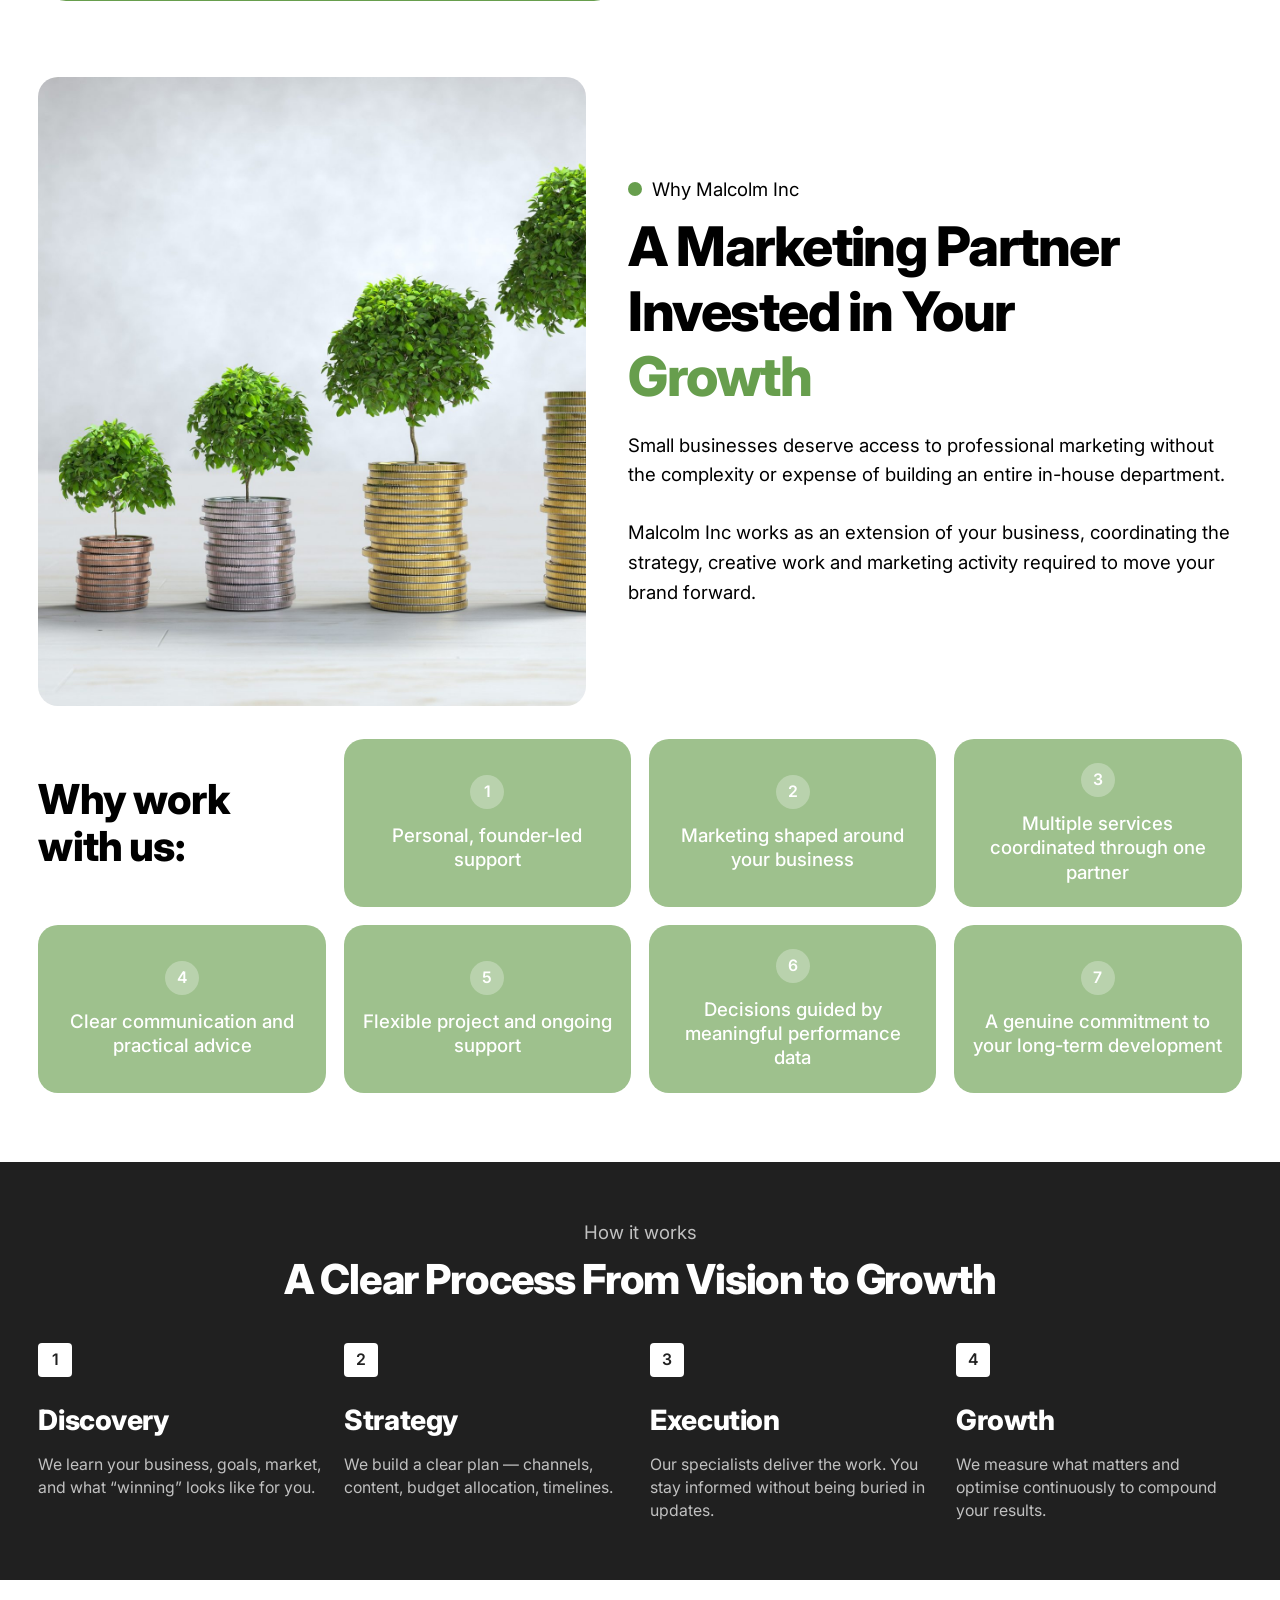
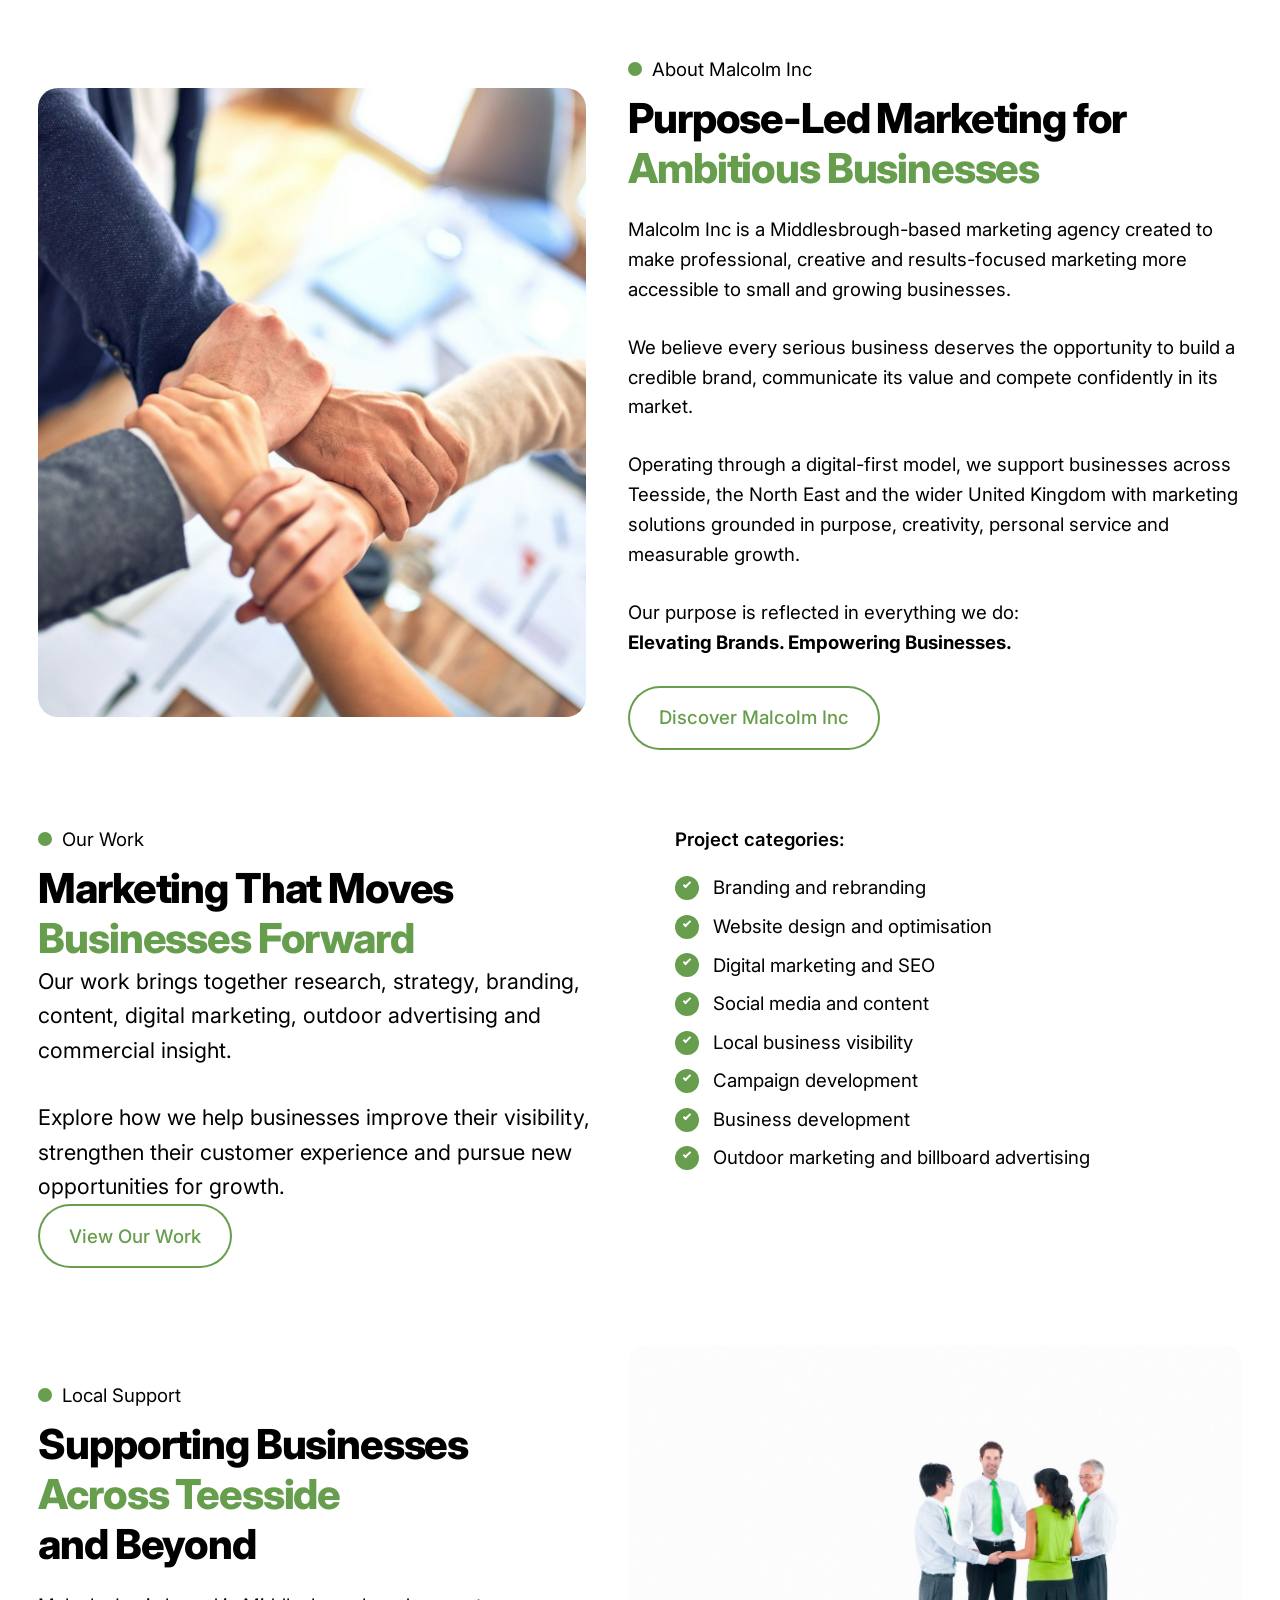
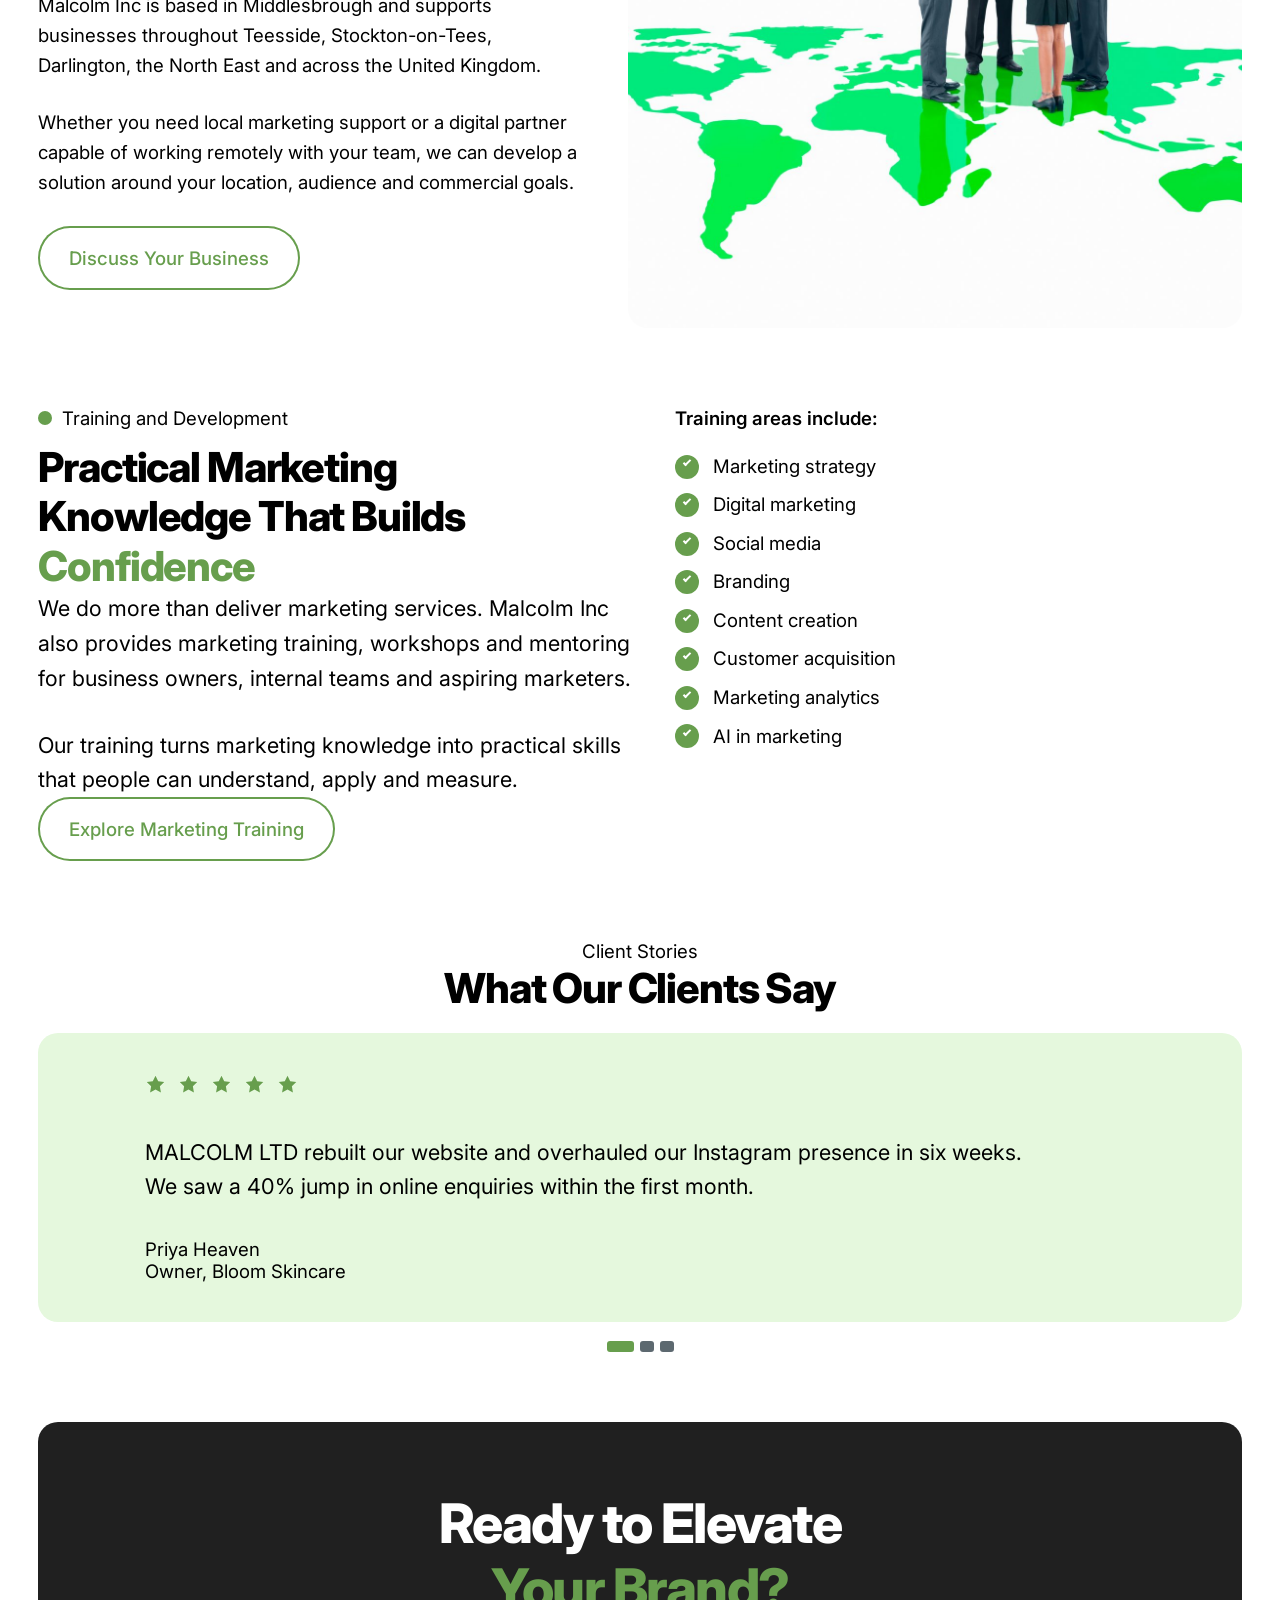
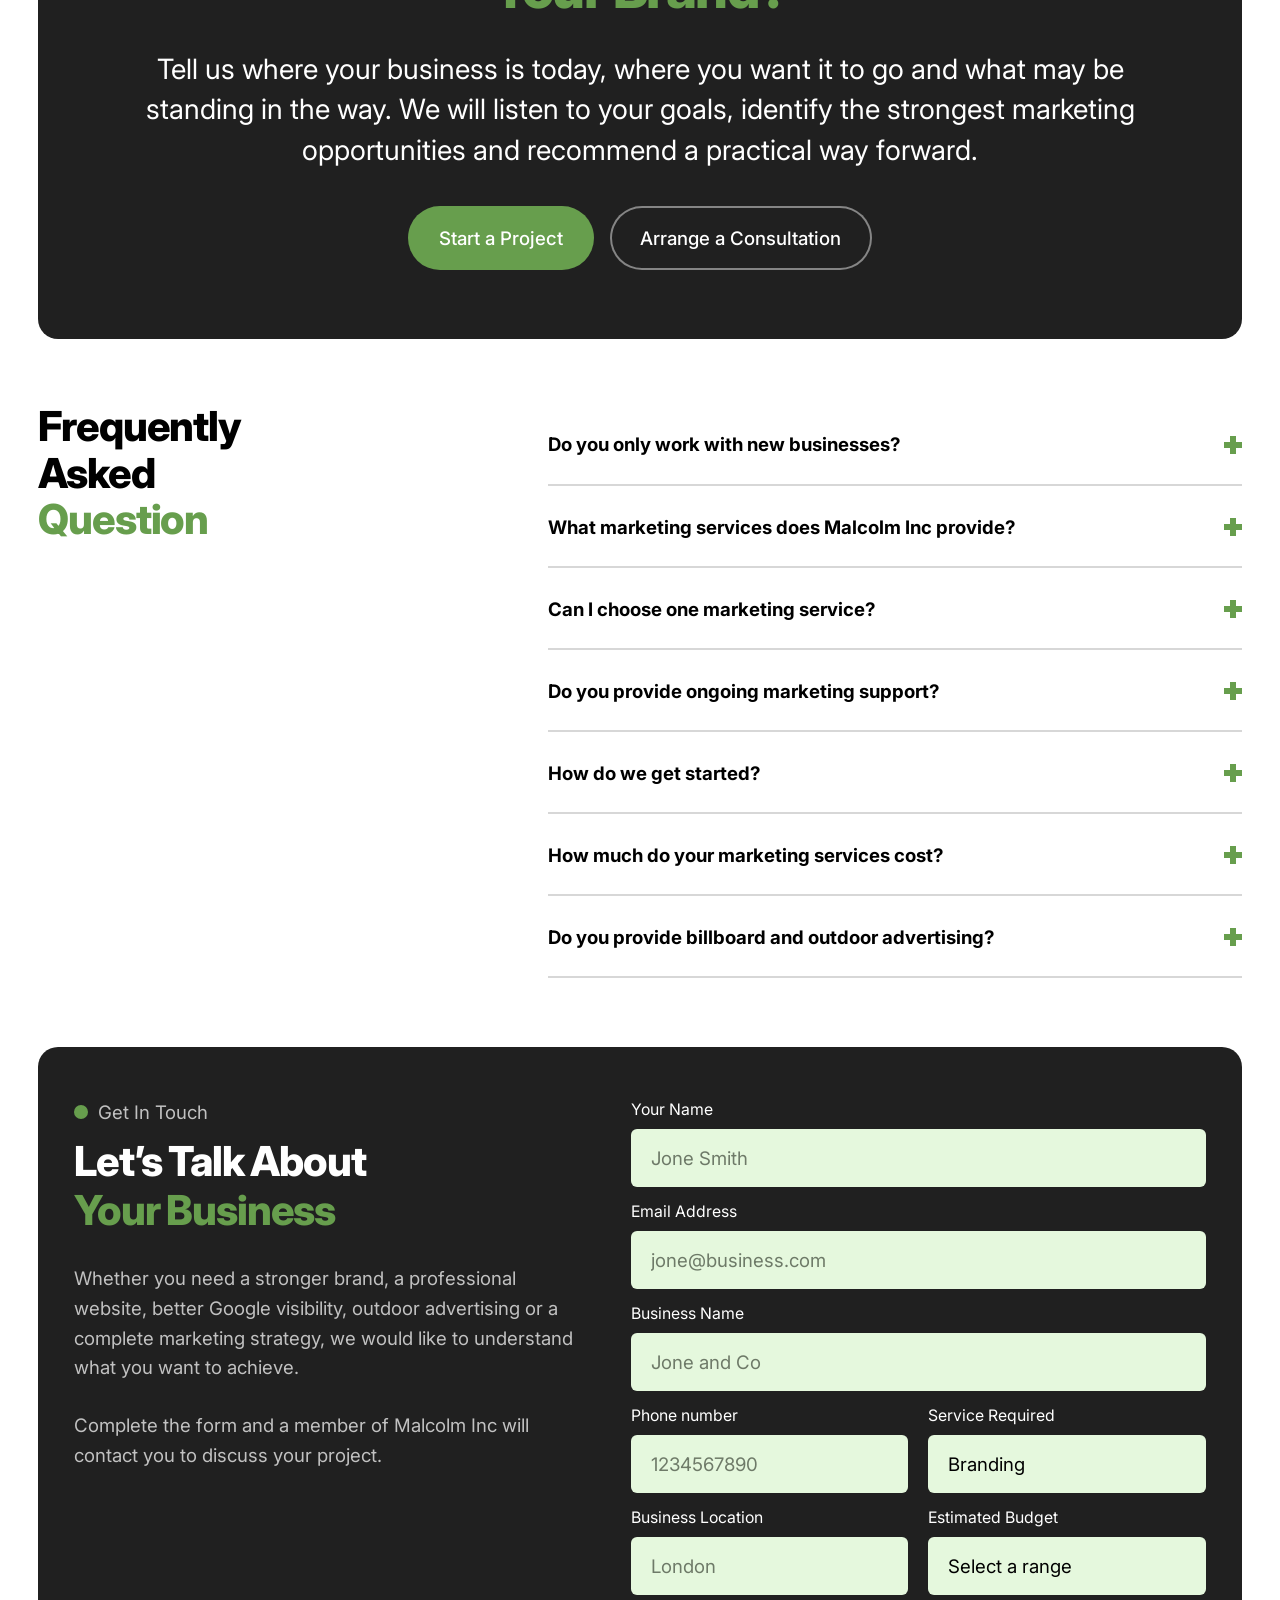
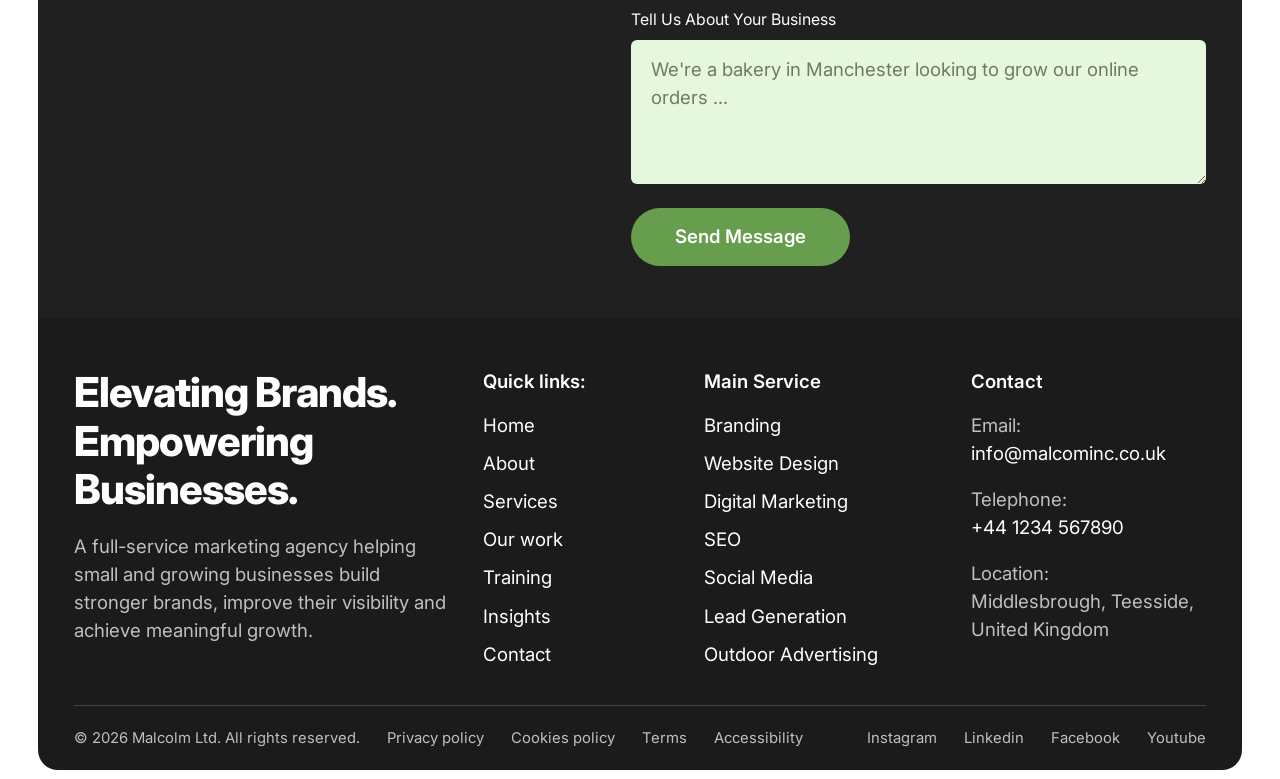
==== commit 8d7c4fbe: "Replace placeholder artwork with the Figma photography Pulled the 25 image fills the Figma file load" ====
--- a/index.html
+++ b/index.html
@@ -80,16 +80,10 @@
         </div>
       </div>
 
-      <!-- Placeholder art — swap the <svg> for <img src="images/hero.jpg" alt="…"> -->
-      <div class="media-block reveal" role="img" aria-label="Placeholder artwork">
-        <svg class="media-block-icon" viewBox="0 0 400 400" aria-hidden="true">
-          <rect x="120" y="0" width="280" height="40" fill="#fff"/>
-          <rect x="360" y="0" width="40" height="320" fill="#fff"/>
-          <rect x="20" y="100" width="280" height="280" fill="none" stroke="#fff" stroke-width="40"/>
-          <circle cx="109" cy="189.5" r="29.5" fill="#fff"/>
-          <path d="M93 319 134 249 160 282 239 203 239 319Z" fill="#fff"/>
-        </svg>
-      </div>
+      <div class="media-block reveal">
+          <img src="images/hero-marketing.jpg" alt="Marketing icons rising from a laptop as a plan is worked through"
+               width="1256" height="1256" loading="eager" fetchpriority="high" decoding="async">
+        </div>
     </div>
   </section>
 
@@ -134,13 +128,10 @@
             graphic design, marketing materials and campaign creative.</p>
             <a class="btn btn-oncard" href="services.html#brand">Explore Branding Services</a>
           </div>
-          <div class="media-block" role="img" aria-label="Placeholder artwork">
-            <svg class="media-block-icon" viewBox="0 0 400 400" aria-hidden="true">
-              <rect x="120" y="0" width="280" height="40" fill="#fff"/><rect x="360" y="0" width="40" height="320" fill="#fff"/>
-              <rect x="20" y="100" width="280" height="280" fill="none" stroke="#fff" stroke-width="40"/>
-              <circle cx="109" cy="189.5" r="29.5" fill="#fff"/><path d="M93 319 134 249 160 282 239 203 239 319Z" fill="#fff"/>
-            </svg>
-          </div>
+          <div class="media-block">
+          <img src="images/service-brand.jpg" alt="A brand identity being designed on a desktop screen"
+               width="1256" height="1256" loading="lazy" decoding="async">
+        </div>
         </article>
 
         <article class="svc-row svc-row--flip reveal">
@@ -152,13 +143,10 @@
             and marketing analytics.</p>
             <a class="btn btn-oncard" href="services.html#digital">Explore Digital Marketing</a>
           </div>
-          <div class="media-block" role="img" aria-label="Placeholder artwork">
-            <svg class="media-block-icon" viewBox="0 0 400 400" aria-hidden="true">
-              <rect x="120" y="0" width="280" height="40" fill="#fff"/><rect x="360" y="0" width="40" height="320" fill="#fff"/>
-              <rect x="20" y="100" width="280" height="280" fill="none" stroke="#fff" stroke-width="40"/>
-              <circle cx="109" cy="189.5" r="29.5" fill="#fff"/><path d="M93 319 134 249 160 282 239 203 239 319Z" fill="#fff"/>
-            </svg>
-          </div>
+          <div class="media-block">
+          <img src="images/service-digital.jpg" alt="A rising performance chart visualising digital growth"
+               width="1256" height="1256" loading="lazy" decoding="async">
+        </div>
         </article>
 
         <article class="svc-row reveal">
@@ -170,13 +158,10 @@
             website content, e-commerce support and ongoing website maintenance.</p>
             <a class="btn btn-oncard" href="services.html#website">Explore Website Services</a>
           </div>
-          <div class="media-block" role="img" aria-label="Placeholder artwork">
-            <svg class="media-block-icon" viewBox="0 0 400 400" aria-hidden="true">
-              <rect x="120" y="0" width="280" height="40" fill="#fff"/><rect x="360" y="0" width="40" height="320" fill="#fff"/>
-              <rect x="20" y="100" width="280" height="280" fill="none" stroke="#fff" stroke-width="40"/>
-              <circle cx="109" cy="189.5" r="29.5" fill="#fff"/><path d="M93 319 134 249 160 282 239 203 239 319Z" fill="#fff"/>
-            </svg>
-          </div>
+          <div class="media-block">
+          <img src="images/service-website.jpg" alt="A website being reviewed on a laptop during a working session"
+               width="1256" height="1256" loading="lazy" decoding="async">
+        </div>
         </article>
 
         <article class="svc-row svc-row--flip reveal">
@@ -188,13 +173,10 @@
             video production, promotional reels, copywriting and community management.</p>
             <a class="btn btn-oncard" href="services.html#social">Explore Social Media Services</a>
           </div>
-          <div class="media-block" role="img" aria-label="Placeholder artwork">
-            <svg class="media-block-icon" viewBox="0 0 400 400" aria-hidden="true">
-              <rect x="120" y="0" width="280" height="40" fill="#fff"/><rect x="360" y="0" width="40" height="320" fill="#fff"/>
-              <rect x="20" y="100" width="280" height="280" fill="none" stroke="#fff" stroke-width="40"/>
-              <circle cx="109" cy="189.5" r="29.5" fill="#fff"/><path d="M93 319 134 249 160 282 239 203 239 319Z" fill="#fff"/>
-            </svg>
-          </div>
+          <div class="media-block">
+          <img src="images/service-social.jpg" alt="Social media notifications rising from a phone held in one hand"
+               width="1256" height="1256" loading="lazy" decoding="async">
+        </div>
         </article>
 
         <article class="svc-row reveal">
@@ -206,13 +188,10 @@
             improvement.</p>
             <a class="btn btn-oncard" href="services.html#growth">Explore Business Growth Services</a>
           </div>
-          <div class="media-block" role="img" aria-label="Placeholder artwork">
-            <svg class="media-block-icon" viewBox="0 0 400 400" aria-hidden="true">
-              <rect x="120" y="0" width="280" height="40" fill="#fff"/><rect x="360" y="0" width="40" height="320" fill="#fff"/>
-              <rect x="20" y="100" width="280" height="280" fill="none" stroke="#fff" stroke-width="40"/>
-              <circle cx="109" cy="189.5" r="29.5" fill="#fff"/><path d="M93 319 134 249 160 282 239 203 239 319Z" fill="#fff"/>
-            </svg>
-          </div>
+          <div class="media-block">
+          <img src="images/service-growth.jpg" alt="Two colleagues reviewing business figures together on a laptop"
+               width="1256" height="1256" loading="lazy" decoding="async">
+        </div>
         </article>
 
         <article class="svc-row svc-row--flip reveal">
@@ -224,13 +203,10 @@
             digital advertising, product launches and promotional campaigns.</p>
             <a class="btn btn-oncard" href="services.html#campaigns">Explore Campaign Services</a>
           </div>
-          <div class="media-block" role="img" aria-label="Placeholder artwork">
-            <svg class="media-block-icon" viewBox="0 0 400 400" aria-hidden="true">
-              <rect x="120" y="0" width="280" height="40" fill="#fff"/><rect x="360" y="0" width="40" height="320" fill="#fff"/>
-              <rect x="20" y="100" width="280" height="280" fill="none" stroke="#fff" stroke-width="40"/>
-              <circle cx="109" cy="189.5" r="29.5" fill="#fff"/><path d="M93 319 134 249 160 282 239 203 239 319Z" fill="#fff"/>
-            </svg>
-          </div>
+          <div class="media-block">
+          <img src="images/service-campaigns.jpg" alt="A marketer planning a campaign at a desk covered in notes"
+               width="1256" height="1256" loading="lazy" decoding="async">
+        </div>
         </article>
 
         <article class="svc-row reveal">
@@ -247,13 +223,10 @@
             for local, regional and wider promotional campaigns.</p>
             <a class="btn btn-oncard" href="services.html#outdoor">Explore Outdoor Advertising</a>
           </div>
-          <div class="media-block" role="img" aria-label="Placeholder artwork">
-            <svg class="media-block-icon" viewBox="0 0 400 400" aria-hidden="true">
-              <rect x="120" y="0" width="280" height="40" fill="#fff"/><rect x="360" y="0" width="40" height="320" fill="#fff"/>
-              <rect x="20" y="100" width="280" height="280" fill="none" stroke="#fff" stroke-width="40"/>
-              <circle cx="109" cy="189.5" r="29.5" fill="#fff"/><path d="M93 319 134 249 160 282 239 203 239 319Z" fill="#fff"/>
-            </svg>
-          </div>
+          <div class="media-block">
+          <img src="images/service-outdoor.jpg" alt="A roadside billboard standing above passing traffic"
+               width="1256" height="1256" loading="lazy" decoding="async">
+        </div>
         </article>
 
       </div>
@@ -264,12 +237,9 @@
   <section class="section">
     <div class="container">
       <div class="media-split reveal">
-        <div class="media-block media-block--tall" role="img" aria-label="Placeholder artwork">
-          <svg class="media-block-icon" viewBox="0 0 400 400" aria-hidden="true">
-            <rect x="120" y="0" width="280" height="40" fill="#fff"/><rect x="360" y="0" width="40" height="320" fill="#fff"/>
-            <rect x="20" y="100" width="280" height="280" fill="none" stroke="#fff" stroke-width="40"/>
-            <circle cx="109" cy="189.5" r="29.5" fill="#fff"/><path d="M93 319 134 249 160 282 239 203 239 319Z" fill="#fff"/>
-          </svg>
+        <div class="media-block media-block--tall">
+          <img src="images/partner-growth.jpg" alt="Coins stacked in rising columns with young plants growing from them"
+               width="1254" height="1440" loading="lazy" decoding="async">
         </div>
         <div>
           <p class="eyebrow eyebrow--dot">Why Malcolm Inc</p>
@@ -330,13 +300,10 @@
   <!-- ============================ ABOUT ============================ -->
   <section class="section" id="about">
     <div class="container media-split reveal">
-      <div class="media-block media-block--tall" role="img" aria-label="Placeholder artwork">
-        <svg class="media-block-icon" viewBox="0 0 400 400" aria-hidden="true">
-          <rect x="120" y="0" width="280" height="40" fill="#fff"/><rect x="360" y="0" width="40" height="320" fill="#fff"/>
-          <rect x="20" y="100" width="280" height="280" fill="none" stroke="#fff" stroke-width="40"/>
-          <circle cx="109" cy="189.5" r="29.5" fill="#fff"/><path d="M93 319 134 249 160 282 239 203 239 319Z" fill="#fff"/>
-        </svg>
-      </div>
+      <div class="media-block media-block--tall">
+          <img src="images/purpose-led.jpg" alt="A team joining hands together above a desk"
+               width="1254" height="1440" loading="lazy" decoding="async">
+        </div>
       <div>
         <p class="eyebrow eyebrow--dot">About Malcolm Inc</p>
         <h2 class="section-title section-title--sm">Purpose-Led Marketing for <br class="brk"><span class="accent">Ambitious Businesses</span></h2>
@@ -391,13 +358,10 @@
   <!-- ============================ LOCAL SUPPORT ============================ -->
   <section class="section">
     <div class="container media-split media-split--flip reveal">
-      <div class="media-block media-block--wide" role="img" aria-label="Placeholder artwork">
-        <svg class="media-block-icon" viewBox="0 0 400 400" aria-hidden="true">
-          <rect x="120" y="0" width="280" height="40" fill="#fff"/><rect x="360" y="0" width="40" height="320" fill="#fff"/>
-          <rect x="20" y="100" width="280" height="280" fill="none" stroke="#fff" stroke-width="40"/>
-          <circle cx="109" cy="189.5" r="29.5" fill="#fff"/><path d="M93 319 134 249 160 282 239 203 239 319Z" fill="#fff"/>
-        </svg>
-      </div>
+      <div class="media-block media-block--wide">
+          <img src="images/local-support.jpg" alt="Business people standing on a map of the world"
+               width="1256" height="1194" loading="lazy" decoding="async">
+        </div>
       <div>
         <p class="eyebrow eyebrow--dot">Local Support</p>
         <h2 class="section-title section-title--sm">Supporting Businesses <br class="brk"><span class="accent">Across Teesside</span><br class="brk">and Beyond</h2>
@@ -716,10 +680,10 @@
 
       <div class="footer-legal">
         <span>&copy; <span id="year">2026</span> Malcolm Ltd. All rights reserved.</span>
-        <a href="#">Privacy policy</a>
-        <a href="#">Cookies policy</a>
+        <a href="privacy.html">Privacy policy</a>
+        <a href="cookies.html">Cookies policy</a>
         <a href="#">Terms</a>
-        <a href="#">Accessibility</a>
+        <a href="accessibility.html">Accessibility</a>
         <span class="spacer"></span>
         <a href="#" rel="noopener">Instagram</a>
         <a href="#" rel="noopener">Linkedin</a>
--- a/css/styles.css
+++ b/css/styles.css
@@ -999,6 +999,49 @@
   padding-block: clamp(40px, 3.4vw, 58px);
   text-align: center;
 }
+
+/* --------------------------------------------------------------------------
+   19d. Legal / document pages
+   -------------------------------------------------------------------------- */
+.legal { max-width: 860px; margin-inline: auto; }
+.legal .updated { margin-top: 14px; color: var(--ink-soft); font-size: var(--fs-small); }
+
+.legal h2 {
+  margin-top: clamp(36px, 3.2vw, 56px);
+  font-size: var(--fs-h4);
+  font-weight: 800;
+  letter-spacing: -0.015em;
+}
+.legal h3 {
+  margin-top: clamp(22px, 2vw, 34px);
+  font-size: var(--fs-lead);
+  font-weight: 700;
+}
+.legal p, .legal li { line-height: 1.65; }
+.legal p { margin-top: 1em; }
+.legal ul { margin-top: 1em; display: grid; gap: 10px; }
+.legal ul li { position: relative; padding-left: 26px; }
+.legal ul li::before {
+  content: "";
+  position: absolute;
+  left: 4px; top: 0.62em;
+  width: 7px; height: 7px;
+  border-radius: 50%;
+  background: var(--green);
+}
+.legal a { color: var(--green); text-decoration: underline; text-underline-offset: 3px; }
+.legal dl { margin-top: 1em; display: grid; gap: 14px; }
+.legal dt { font-weight: 700; }
+.legal dd { margin: 4px 0 0; line-height: 1.6; }
+
+.legal-note {
+  margin-top: clamp(32px, 3vw, 52px);
+  padding: clamp(20px, 1.9vw, 32px);
+  background: var(--green-pale);
+  border-radius: var(--r-block);
+  line-height: 1.6;
+}
+.legal-note strong { display: block; margin-bottom: 8px; }
 
 /* --------------------------------------------------------------------------
    20. Scroll reveal
